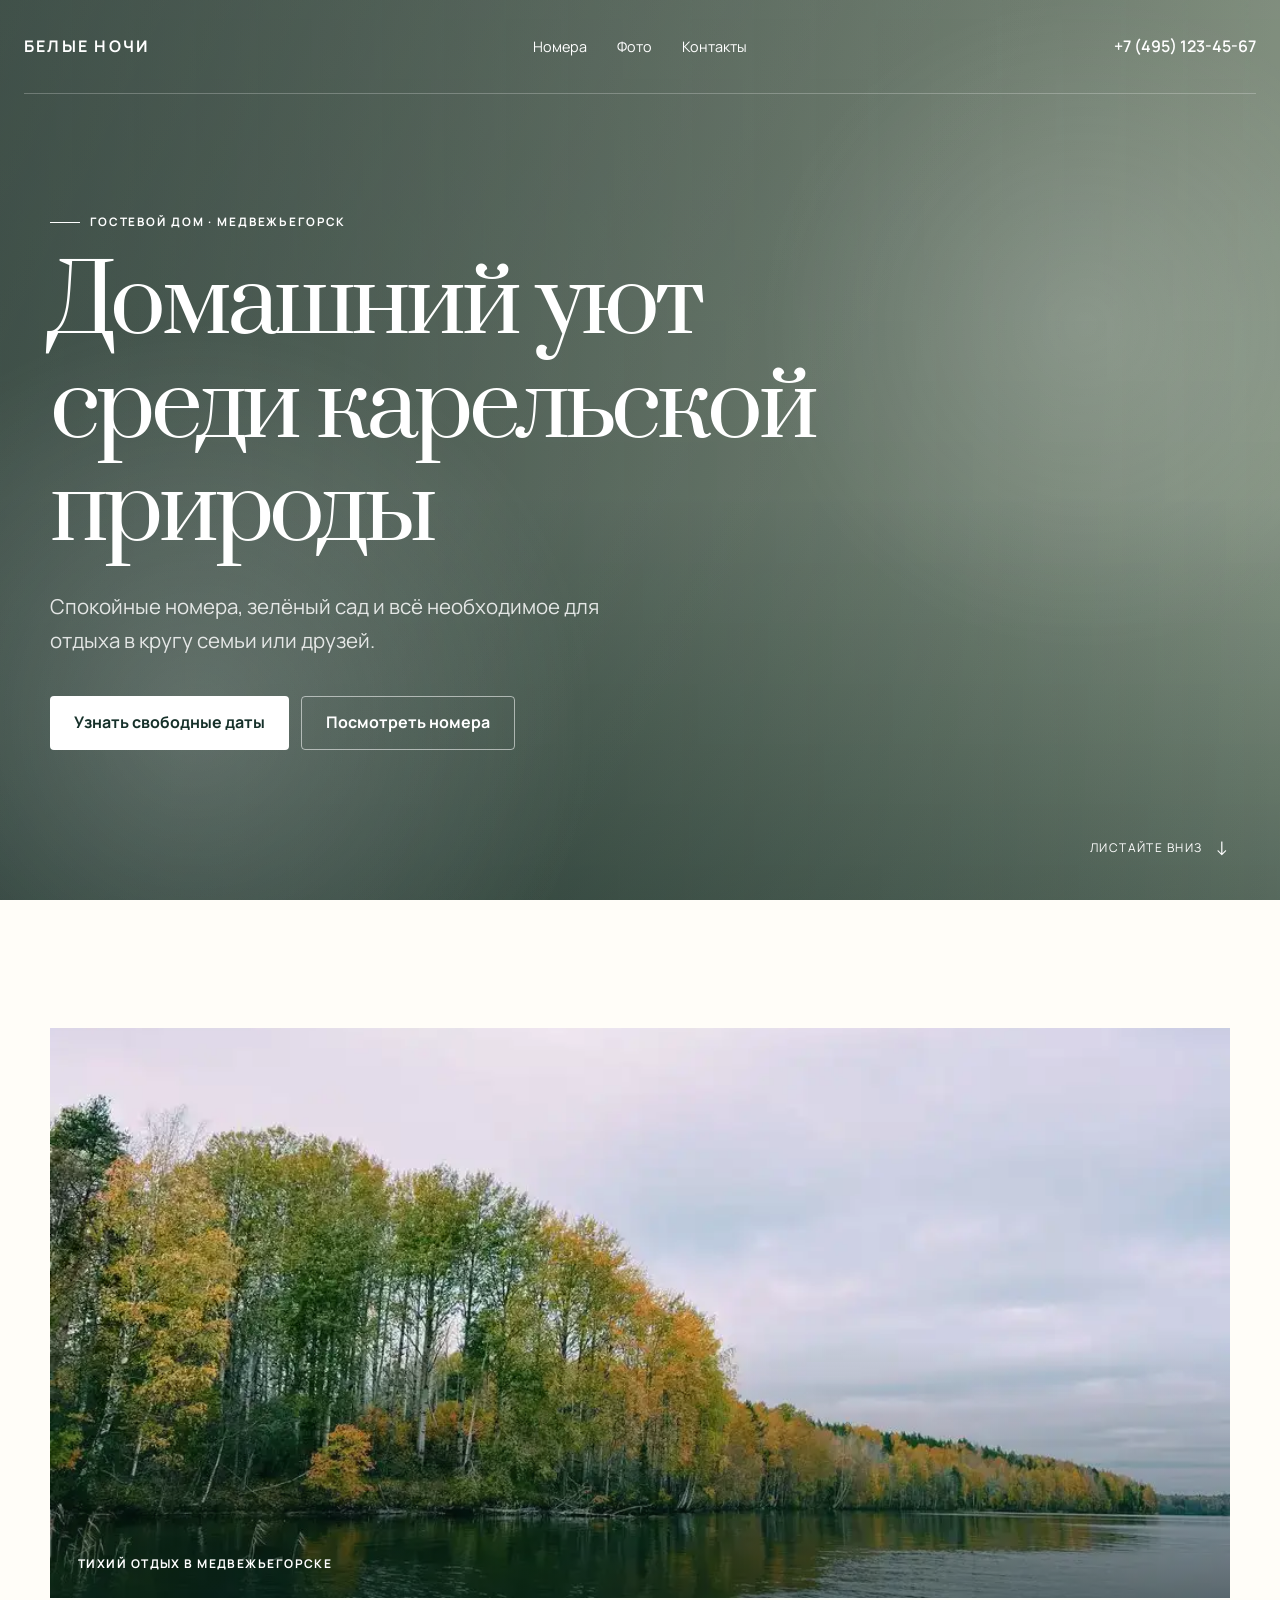
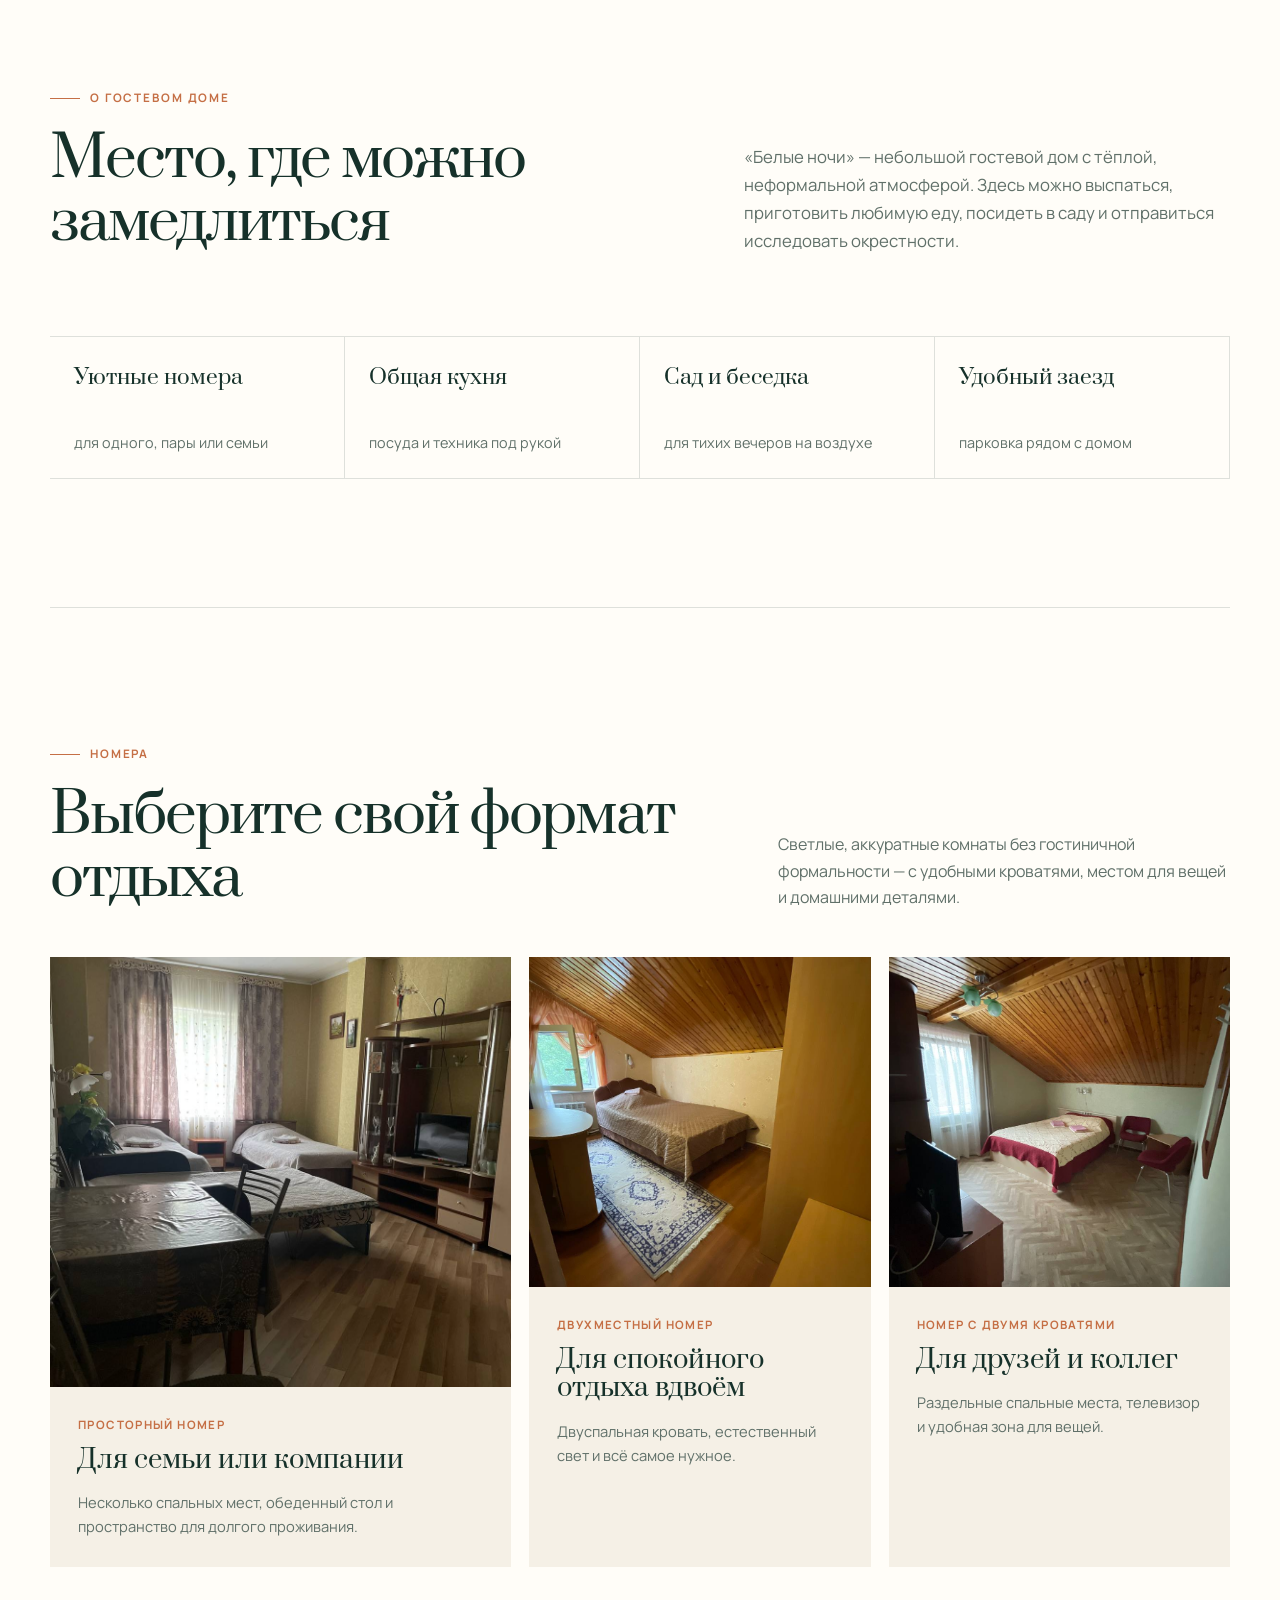
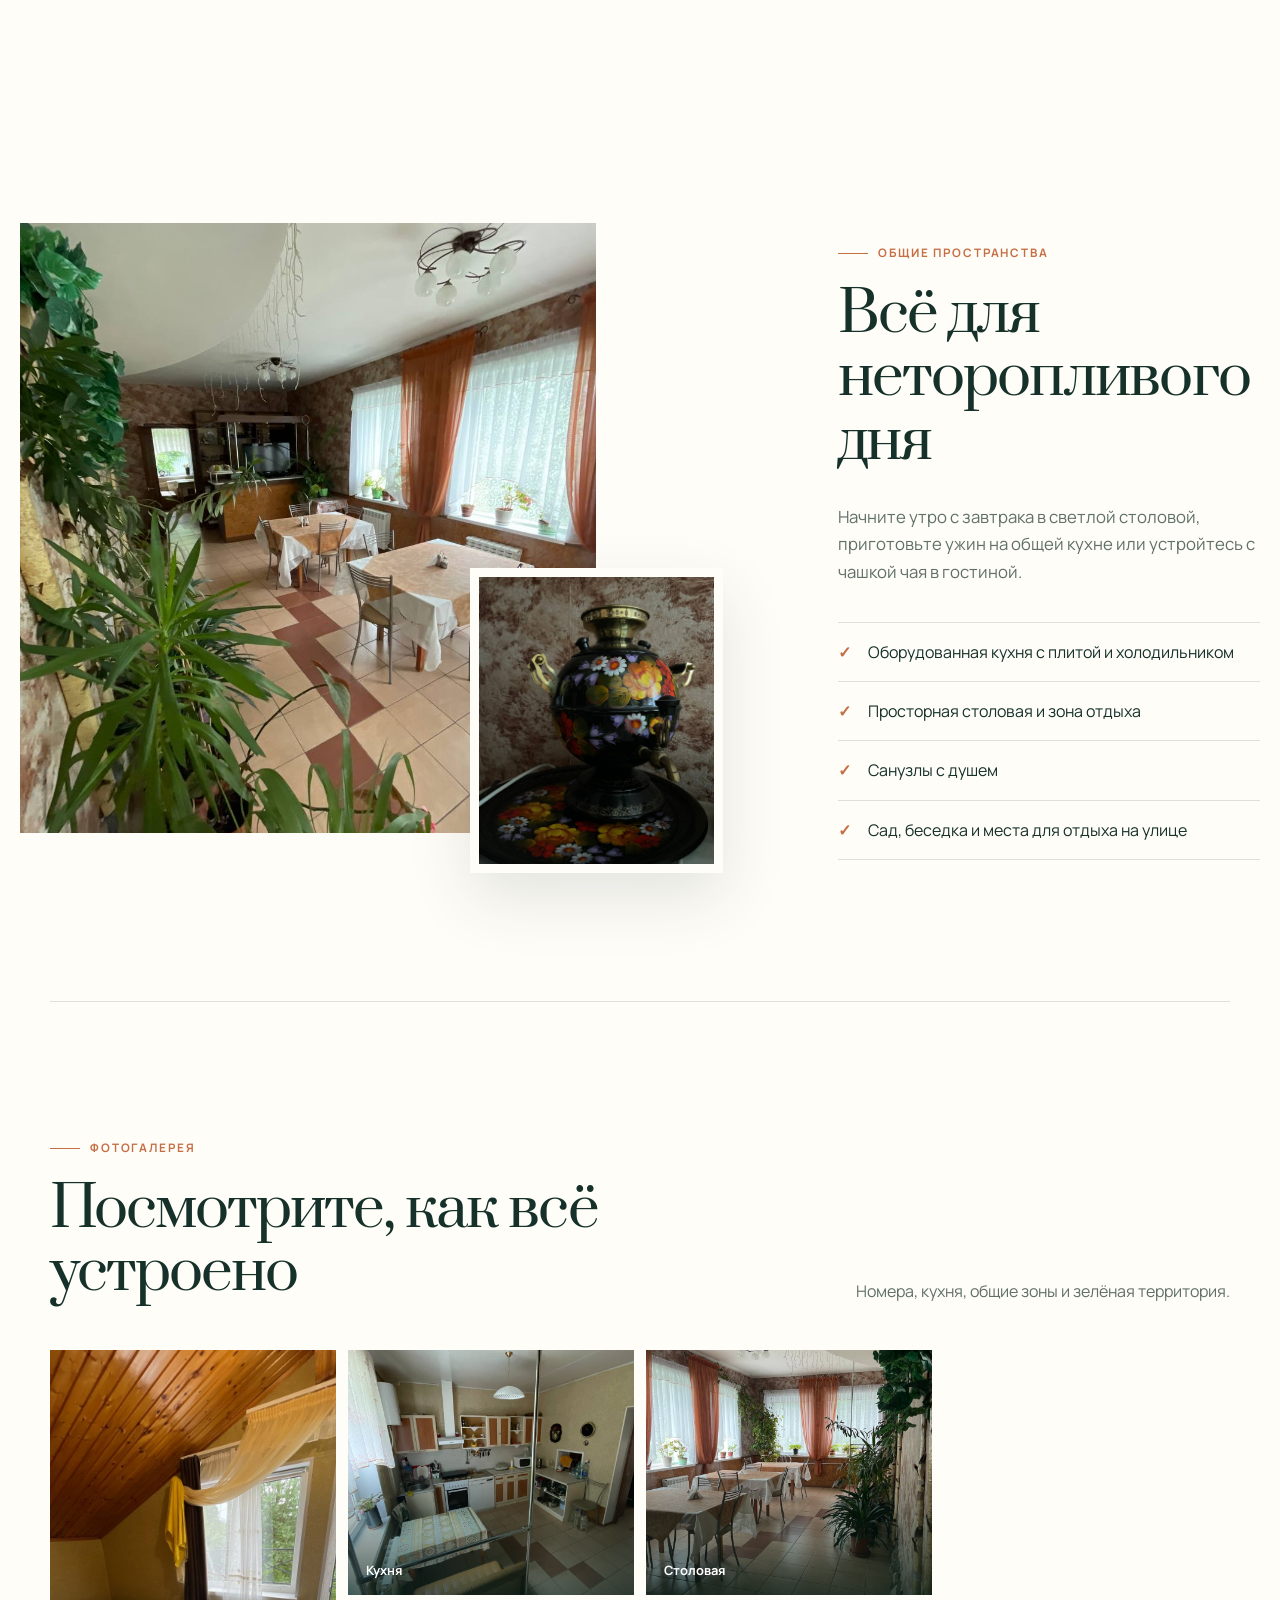
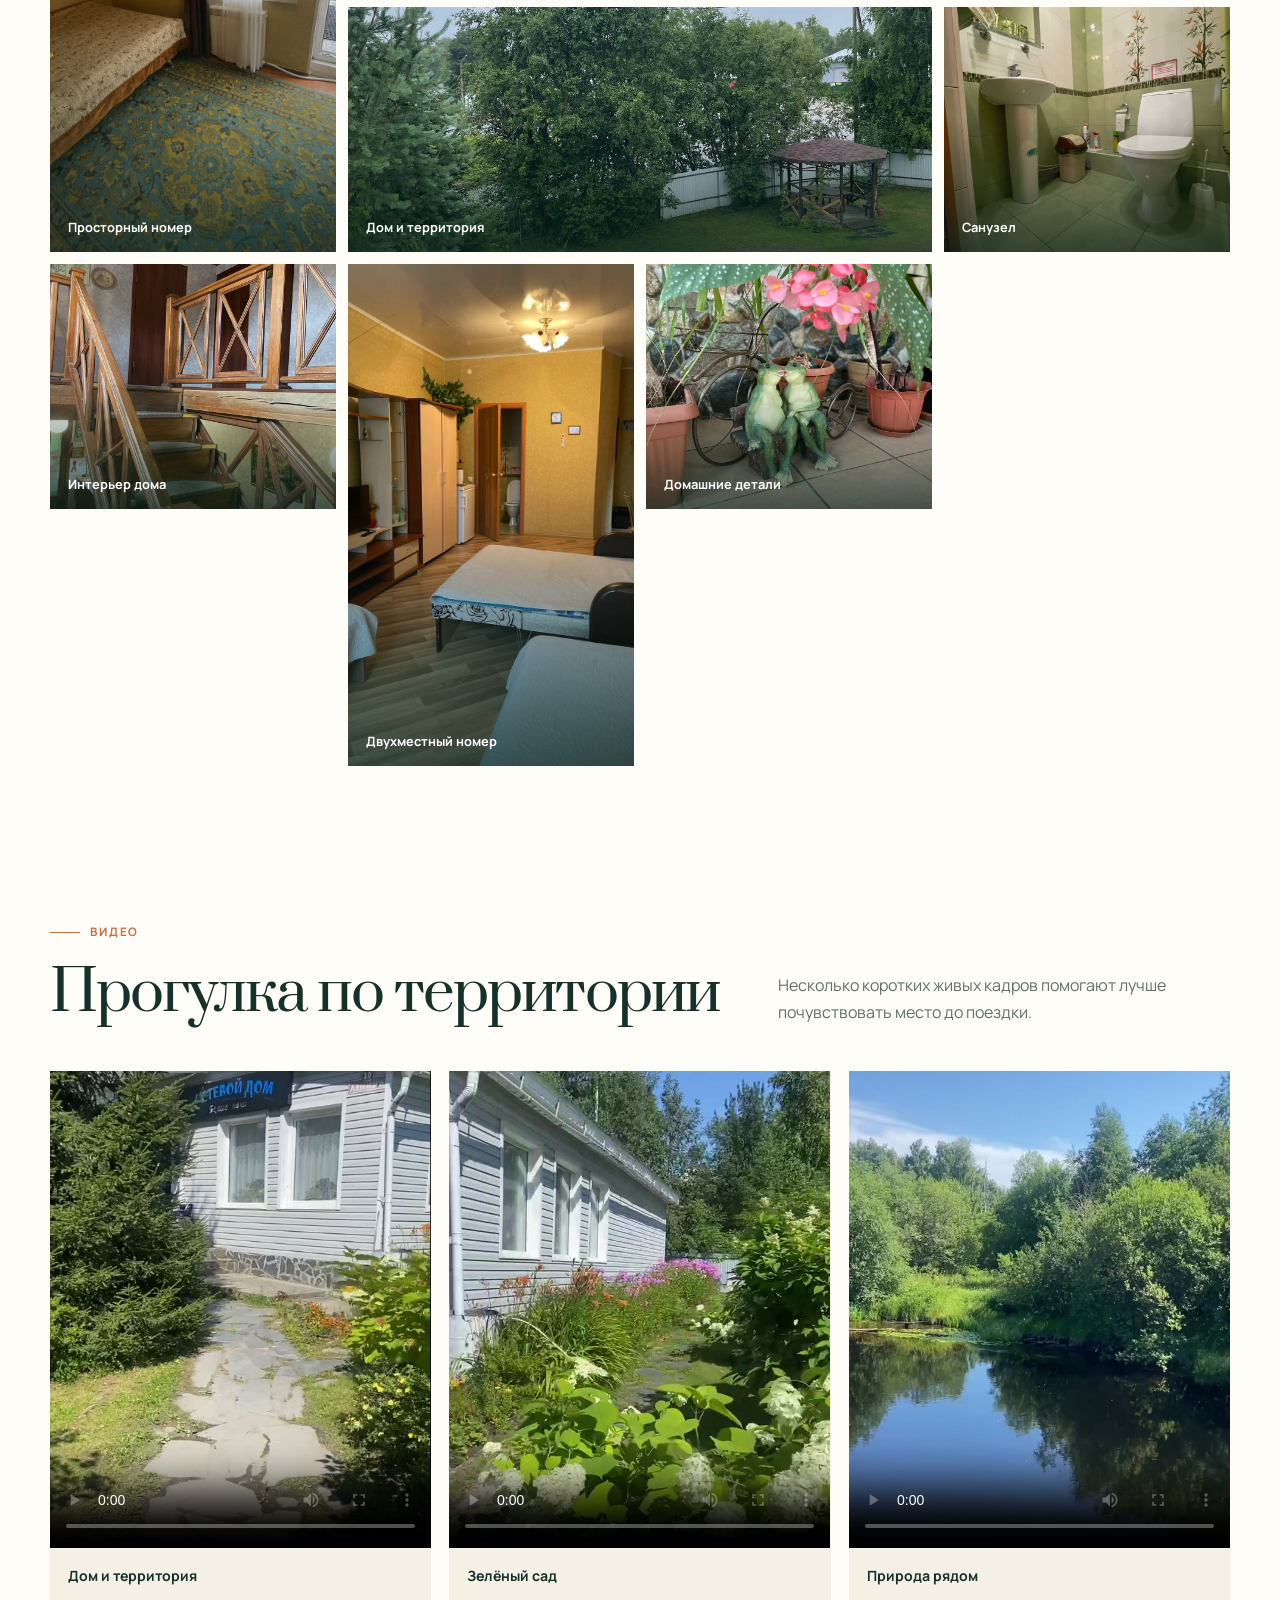
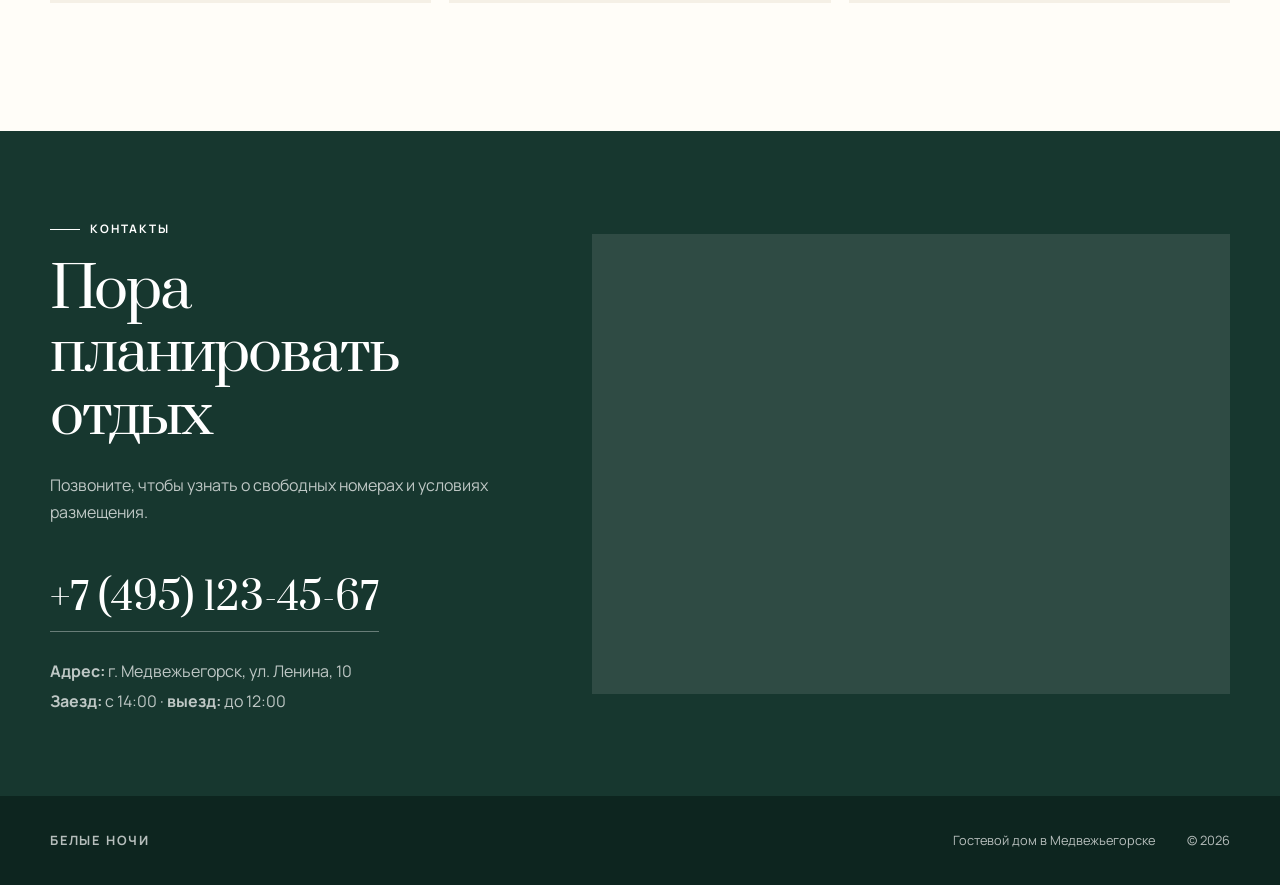
==== index.html @ 0c1f3602 "1" ====
<!DOCTYPE html>
<html lang="ru">
  <head>
    <meta charset="UTF-8" />
    <meta name="viewport" content="width=device-width, initial-scale=1.0" />
    <meta name="description" content="Гостевой дом «Белые ночи» в Медвежьегорске — уютные номера, домашняя атмосфера, сад и отдых рядом с природой." />
    <meta name="theme-color" content="#17372f" />
    <title>Гостевой дом «Белые ночи» — Медвежьегорск</title>
    <link rel="icon" type="image/jpeg" href="src/img/photo_31_2026-08-04_09-59-51.jpg" />
    <link rel="stylesheet" href="style.css" />
    <script src="script.js" defer></script>
  </head>
  <body>
    <header class="hero" id="top">
      <div class="hero__shade"></div>
      <nav class="topbar" aria-label="Главная навигация">
        <a class="brand" href="#top">Белые ночи</a>
        <div class="topbar__links">
          <a href="#rooms">Номера</a>
          <a href="#gallery">Фото</a>
          <a href="#contacts">Контакты</a>
        </div>
        <a class="topbar__phone" href="tel:+74951234567">+7 (495) 123-45-67</a>
      </nav>

      <div class="hero__content">
        <p class="eyebrow">Гостевой дом · Медвежьегорск</p>
        <h1>Домашний уют<br />среди карельской природы</h1>
        <p class="hero__text">Спокойные номера, зелёный сад и всё необходимое для отдыха в кругу семьи или друзей.</p>
        <div class="hero__actions">
          <a class="button button--primary" href="tel:+74951234567">Узнать свободные даты</a>
          <a class="button button--ghost" href="#rooms">Посмотреть номера</a>
        </div>
      </div>

      <a class="hero__scroll" href="#about" aria-label="Прокрутить к описанию">Листайте вниз <span>↓</span></a>
    </header>

    <main>
      <section class="intro shell" id="about">
        <div class="intro__panorama">
          <img src="src/posters/1.webp" alt="Зелёная территория гостевого дома «Белые ночи»" loading="lazy" />
          <span>Тихий отдых в Медвежьегорске</span>
        </div>

        <div class="intro__copy">
          <div class="section-copy">
            <p class="eyebrow eyebrow--dark">О гостевом доме</p>
            <h2>Место, где можно замедлиться</h2>
          </div>
          <p>«Белые ночи» — небольшой гостевой дом с тёплой, неформальной атмосферой. Здесь можно выспаться, приготовить любимую еду, посидеть в саду и отправиться исследовать окрестности.</p>
        </div>

        <div class="facts facts--panorama" aria-label="Преимущества">
          <article><strong>Уютные номера</strong><span>для одного, пары или семьи</span></article>
          <article><strong>Общая кухня</strong><span>посуда и техника под рукой</span></article>
          <article><strong>Сад и беседка</strong><span>для тихих вечеров на воздухе</span></article>
          <article><strong>Удобный заезд</strong><span>парковка рядом с домом</span></article>
        </div>
      </section>

      <section class="rooms shell" id="rooms">
        <div class="section-heading">
          <div>
            <p class="eyebrow eyebrow--dark">Номера</p>
            <h2>Выберите свой формат отдыха</h2>
          </div>
          <p>Светлые, аккуратные комнаты без гостиничной формальности — с удобными кроватями, местом для вещей и домашними деталями.</p>
        </div>

        <div class="room-grid">
          <article class="room-card room-card--wide">
            <button class="media-button" data-lightbox-src="src/img/photo_1_2026-08-04_09-59-50.jpg" data-lightbox-alt="Просторный номер с кроватями, столом и телевизором">
              <img src="src/img/photo_1_2026-08-04_09-59-50.jpg" alt="Просторный номер с кроватями, столом и телевизором" loading="lazy" />
            </button>
            <div class="room-card__copy"><p class="label">Просторный номер</p><h3>Для семьи или компании</h3><p>Несколько спальных мест, обеденный стол и пространство для долгого проживания.</p></div>
          </article>
          <article class="room-card">
            <button class="media-button" data-lightbox-src="src/img/photo_2026-07-22_12-49-43.jpg" data-lightbox-alt="Уютный двухместный номер с деревянным потолком">
              <img src="src/img/photo_2026-07-22_12-49-43.jpg" alt="Уютный двухместный номер с деревянным потолком" loading="lazy" />
            </button>
            <div class="room-card__copy"><p class="label">Двухместный номер</p><h3>Для спокойного отдыха вдвоём</h3><p>Двуспальная кровать, естественный свет и всё самое нужное.</p></div>
          </article>
          <article class="room-card">
            <button class="media-button" data-lightbox-src="src/img/photo_48_2026-08-04_09-59-51.jpg" data-lightbox-alt="Номер с двумя односпальными кроватями">
              <img src="src/img/photo_48_2026-08-04_09-59-51.jpg" alt="Номер с двумя односпальными кроватями" loading="lazy" />
            </button>
            <div class="room-card__copy"><p class="label">Номер с двумя кроватями</p><h3>Для друзей и коллег</h3><p>Раздельные спальные места, телевизор и удобная зона для вещей.</p></div>
          </article>
        </div>
      </section>

      <section class="amenities shell" id="amenities">
        <div class="amenities__visual">
          <img src="src/img/photo_30_2026-08-04_09-59-51.jpg" alt="Светлая общая столовая гостевого дома" loading="lazy" />
          <div class="amenities__detail"><img src="src/img/photo_32_2026-08-04_09-59-51.jpg" alt="Традиционный расписной самовар" loading="lazy" /></div>
        </div>
        <div class="section-copy">
          <p class="eyebrow eyebrow--dark">Общие пространства</p>
          <h2>Всё для неторопливого дня</h2>
          <p>Начните утро с завтрака в светлой столовой, приготовьте ужин на общей кухне или устройтесь с чашкой чая в гостиной.</p>
          <ul class="check-list">
            <li>Оборудованная кухня с плитой и холодильником</li>
            <li>Просторная столовая и зона отдыха</li>
            <li>Санузлы с душем</li>
            <li>Сад, беседка и места для отдыха на улице</li>
          </ul>
        </div>
      </section>

      <section class="gallery shell" id="gallery">
        <div class="section-heading">
          <div><p class="eyebrow eyebrow--dark">Фотогалерея</p><h2>Посмотрите, как всё устроено</h2></div>
          <p>Номера, кухня, общие зоны и зелёная территория.</p>
        </div>
        <div class="gallery-grid">
          <button class="gallery-item gallery-item--tall" data-lightbox-src="src/img/photo_38_2026-08-04_09-59-51.jpg" data-lightbox-alt="Просторная жилая комната"><img src="src/img/photo_46_2026-08-04_09-59-51.jpg" alt="Просторная жилая комната" loading="lazy" /><span>Просторный номер</span></button>
          <button class="gallery-item" data-lightbox-src="src/img/photo_18_2026-08-04_09-59-51.jpg" data-lightbox-alt="Оборудованная общая кухня"><img src="src/img/photo_18_2026-08-04_09-59-51.jpg" alt="Оборудованная общая кухня" loading="lazy" /><span>Кухня</span></button>
          <button class="gallery-item" data-lightbox-src="src/img/photo_25_2026-08-04_09-59-51.jpg" data-lightbox-alt="Светлая столовая"><img src="src/img/photo_25_2026-08-04_09-59-51.jpg" alt="Светлая столовая" loading="lazy" /><span>Столовая</span></button>
          <button class="gallery-item gallery-item--wide" data-lightbox-src="src/img/photo_47_2026-08-04_09-59-51.jpg" data-lightbox-alt="Гостевой дом и зелёная территория"><img src="src/img/photo_47_2026-08-04_09-59-51.jpg" alt="Гостевой дом и зелёная территория" loading="lazy" /><span>Дом и территория</span></button>
          <button class="gallery-item" data-lightbox-src="src/img/photo_8_2026-08-04_09-59-50.jpg" data-lightbox-alt="Чистый санузел"><img src="src/img/photo_8_2026-08-04_09-59-50.jpg" alt="Чистый санузел" loading="lazy" /><span>Санузел</span></button>
          <button class="gallery-item" data-lightbox-src="src/img/photo_33_2026-08-04_09-59-51.jpg" data-lightbox-alt="Деревянная лестница в гостевом доме"><img src="src/img/photo_33_2026-08-04_09-59-51.jpg" alt="Деревянная лестница в гостевом доме" loading="lazy" /><span>Интерьер дома</span></button>
          <button class="gallery-item gallery-item--tall" data-lightbox-src="src/img/photo_5_2026-08-04_09-59-50.jpg" data-lightbox-alt="Двухместный номер"><img src="src/img/photo_5_2026-08-04_09-59-50.jpg" alt="Двухместный номер" loading="lazy" /><span>Двухместный номер</span></button>
          <button class="gallery-item" data-lightbox-src="src/img/photo_31_2026-08-04_09-59-51.jpg" data-lightbox-alt="Цветы в общей зоне"><img src="src/img/photo_31_2026-08-04_09-59-51.jpg" alt="Цветы в общей зоне" loading="lazy" /><span>Домашние детали</span></button>
        </div>
      </section>

      <section class="video-section shell" aria-labelledby="video-title">
        <div class="section-heading"><div><p class="eyebrow eyebrow--dark">Видео</p><h2 id="video-title">Прогулка по территории</h2></div><p>Несколько коротких живых кадров помогают лучше почувствовать место до поездки.</p></div>
        <div class="video-grid">
          <figure><video controls preload="metadata" playsinline poster="src/posters/house.png"><source src="src/vid-web/house.mp4" type="video/mp4" /></video><figcaption>Дом и территория</figcaption></figure>
          <figure><video controls preload="metadata" playsinline poster="src/posters/garden.jpg"><source src="src/vid-web/garden.MOV" type="video/mp4" /></video><figcaption>Зелёный сад</figcaption></figure>
          <figure><video controls preload="metadata" playsinline poster="src/posters/lake.jpg"><source src="src/vid-web/lake.mp4" type="video/mp4" /></video><figcaption>Природа рядом</figcaption></figure>
        </div>
      </section>

      <section class="contacts" id="contacts">
        <div class="shell contacts__grid">
          <div class="contacts__copy">
            <p class="eyebrow">Контакты</p>
            <h2>Пора планировать отдых</h2>
            <p>Позвоните, чтобы узнать о свободных номерах и условиях размещения.</p>
            <a class="contacts__phone" href="tel:+74951234567">+7 (495) 123-45-67</a>
            <p class="contacts__meta"><strong>Адрес:</strong> г. Медвежьегорск, ул. Ленина, 10<br /><strong>Заезд:</strong> с 14:00 · <strong>выезд:</strong> до 12:00</p>
          </div>
          <div class="map-card">
            <iframe src="https://www.google.com/maps?q=Medvezhyegorsk%2C%20Lenina%2010&z=14&output=embed" loading="lazy" referrerpolicy="no-referrer-when-downgrade" title="Карта расположения гостевого дома"></iframe>
          </div>
        </div>
      </section>
    </main>

    <footer class="footer"><div class="shell"><a class="brand" href="#top">Белые ночи</a><p>Гостевой дом в Медвежьегорске</p><p>© 2026</p></div></footer>

    <dialog class="lightbox" aria-label="Просмотр фотографии">
      <button class="lightbox__close" type="button" aria-label="Закрыть">×</button>
      <img src="" alt="" />
    </dialog>
  </body>
</html>
---- style.css ----
@import url('https://fonts.googleapis.com/css2?family=Manrope:wght@400;500;600;700&family=Prata&display=swap');

:root {
  --ink: #16312a;
  --muted: #607069;
  --cream: #f5f0e6;
  --paper: #fffdf8;
  --sage: #dce5d7;
  --forest: #17372f;
  --accent: #c56f45;
  --line: rgba(22, 49, 42, .14);
  --shadow: 0 24px 60px rgba(25, 49, 41, .12);
}

* { box-sizing: border-box; }
html { scroll-behavior: smooth; }
body { margin: 0; color: var(--ink); background: var(--paper); font: 400 16px/1.65 "Manrope", sans-serif; }
body:has(dialog[open]) { overflow: hidden; }
img, video { max-width: 100%; }
a { color: inherit; text-decoration: none; }
button { font: inherit; }
.shell { width: min(1180px, calc(100% - 40px)); margin-inline: auto; }
h1, h2, h3 { margin: 0; font-family: "Prata", Georgia, serif; font-weight: 400; line-height: 1.12; }
h1 { font-size: clamp(3rem, 7.2vw, 6.8rem); letter-spacing: -.045em; }
h2 { font-size: clamp(2.15rem, 4.4vw, 4rem); letter-spacing: -.035em; }
h3 { font-size: clamp(1.35rem, 2vw, 1.85rem); }
p { margin: 0; }

.hero { position: relative; min-height: 100svh; display: flex; flex-direction: column; color: #fff; overflow: hidden; isolation: isolate; background: linear-gradient(120deg, rgba(20, 38, 24, .72), rgba(46, 75, 45, .55)), url("https://images.unsplash.com/photo-1506744038136-46273834b3fb?auto=format&fit=crop&w=1800&q=88") center/cover no-repeat; }
.hero::before { content: ""; position: absolute; z-index: 0; inset: -8% -6%; pointer-events: none; background: linear-gradient(90deg, rgba(255,255,255,.12), rgba(255,255,255,.03) 45%, rgba(255,255,255,.12)), linear-gradient(180deg, transparent, rgba(9,42,48,.15)); background-size: 220% 220%; animation: heroWater 12s linear infinite; filter: blur(.8px); }
.hero::after { content: ""; position: absolute; z-index: 0; inset: -8%; pointer-events: none; background: radial-gradient(circle at 20% 76%, rgba(255,255,255,.2), transparent 28%), radial-gradient(circle at 80% 38%, rgba(255,255,255,.15), transparent 24%), linear-gradient(120deg, rgba(255,255,255,.08), transparent 60%); animation: heroWind 10s ease-in-out infinite alternate; }
.hero__shade { position: absolute; z-index: 0; inset: 0; background: linear-gradient(90deg, rgba(8,31,25,.56), rgba(8,31,25,.2) 62%, transparent), linear-gradient(0deg, rgba(8,31,25,.38), transparent 45%); }
@keyframes heroWater { 0% { background-position: 0 0, 0 0; transform: translate3d(-3%,0,0); } 50% { background-position: 100% 30%, 100% 20%; transform: translate3d(2%,-1%,0); } 100% { background-position: 200% 0, 200% 0; transform: translate3d(-1%,0,0); } }
@keyframes heroWind { from { transform: translate3d(-1%,0,0) scaleX(1.01) rotate(-.3deg); } to { transform: translate3d(2%,-1%,0) scaleX(1.03) rotate(.5deg); } }
.topbar { position: relative; z-index: 2; width: min(1320px, calc(100% - 48px)); margin: 0 auto; min-height: 94px; display: grid; grid-template-columns: 1fr auto 1fr; align-items: center; gap: 28px; border-bottom: 1px solid rgba(255,255,255,.24); }
.brand { font-weight: 700; letter-spacing: .14em; text-transform: uppercase; }
.topbar__links { display: flex; gap: 30px; font-size: .9rem; }
.topbar__links a, .topbar__phone { transition: opacity .2s; }
.topbar__links a:hover, .topbar__phone:hover { opacity: .7; }
.topbar__phone { justify-self: end; font-weight: 600; }
.hero__content { position: relative; z-index: 1; width: min(1180px, calc(100% - 40px)); margin: auto; padding: 70px 0 110px; }
.hero__content h1 { max-width: 940px; }
.hero__text { max-width: 580px; margin-top: 28px; color: rgba(255,255,255,.84); font-size: clamp(1.04rem, 1.8vw, 1.28rem); }
.eyebrow { display: inline-flex; align-items: center; gap: 10px; margin-bottom: 20px; font-size: .73rem; font-weight: 700; letter-spacing: .16em; text-transform: uppercase; }
.eyebrow::before { content: ""; width: 30px; height: 1px; background: currentColor; }
.eyebrow--dark { color: var(--accent); }
.hero__actions { display: flex; flex-wrap: wrap; gap: 12px; margin-top: 38px; }
.button { display: inline-flex; justify-content: center; align-items: center; min-height: 54px; padding: 0 24px; border-radius: 4px; font-weight: 700; transition: transform .2s, background .2s; }
.button:hover { transform: translateY(-2px); }
.button--primary { color: var(--ink); background: #fff; }
.button--ghost { border: 1px solid rgba(255,255,255,.55); }
.button--ghost:hover { background: rgba(255,255,255,.1); }
.hero__scroll { position: absolute; z-index: 2; right: max(24px, calc((100vw - 1180px) / 2)); bottom: 36px; display: flex; gap: 12px; align-items: center; font-size: .75rem; letter-spacing: .12em; text-transform: uppercase; }
.hero__scroll span { font-size: 1.2rem; }

.intro, .rooms, .amenities, .gallery, .video-section { padding: clamp(80px, 10vw, 145px) 0; }
.intro { display: block; }
.intro__panorama { position: relative; height: clamp(320px, 48vw, 570px); overflow: hidden; }
.intro__panorama::after { content: ""; position: absolute; inset: 55% 0 0; background: linear-gradient(transparent, rgba(8,31,25,.58)); }
.intro__panorama img { width: 100%; height: 100%; display: block; object-fit: cover; object-position: center 52%; }
.intro__panorama span { position: absolute; z-index: 1; left: 28px; bottom: 24px; color: #fff; font-size: .75rem; font-weight: 700; letter-spacing: .12em; text-transform: uppercase; }
.intro__copy { display: grid; grid-template-columns: 1.1fr .9fr; gap: clamp(40px, 8vw, 100px); align-items: end; padding: clamp(48px, 7vw, 82px) 0; }
.intro__copy > p { max-width: 560px; color: var(--muted); font-size: 1.05rem; }
.section-copy > p:not(.eyebrow) { max-width: 590px; margin-top: 30px; color: var(--muted); font-size: 1.05rem; }
.facts { display: grid; grid-template-columns: 1fr 1fr; border-top: 1px solid var(--line); border-left: 1px solid var(--line); }
.facts article { min-height: 150px; padding: 30px; display: flex; flex-direction: column; justify-content: space-between; border-right: 1px solid var(--line); border-bottom: 1px solid var(--line); }
.facts strong { font-family: "Prata", Georgia, serif; font-size: 1.3rem; font-weight: 400; }
.facts span { color: var(--muted); font-size: .9rem; }
.facts--panorama { grid-template-columns: repeat(4, 1fr); border-left: 0; }
.facts--panorama article { min-height: 142px; padding: 24px; }

.rooms { border-top: 1px solid var(--line); }
.section-heading { display: grid; grid-template-columns: 1.2fr .8fr; gap: 50px; align-items: end; margin-bottom: 46px; }
.section-heading > p { max-width: 480px; color: var(--muted); justify-self: end; }
.room-grid { display: grid; grid-template-columns: 1.35fr 1fr 1fr; gap: 18px; align-items: stretch; }
.room-card { overflow: hidden; background: var(--cream); }
.media-button { width: 100%; height: 430px; padding: 0; display: block; overflow: hidden; border: 0; background: #ddd; cursor: zoom-in; }
.room-card:not(.room-card--wide) .media-button { height: 330px; }
.media-button img { width: 100%; height: 100%; display: block; object-fit: cover; transition: transform .5s ease; }
.media-button:hover img { transform: scale(1.025); }
.room-card__copy { padding: 28px; }
.room-card__copy .label { margin-bottom: 12px; color: var(--accent); font-size: .72rem; font-weight: 700; letter-spacing: .12em; text-transform: uppercase; }
.room-card__copy > p:last-child { margin-top: 16px; color: var(--muted); font-size: .92rem; }

.amenities { width: min(1320px, calc(100% - 40px)); display: grid; grid-template-columns: 1.25fr .75fr; gap: clamp(50px, 9vw, 120px); align-items: center; }
.amenities__visual { position: relative; min-height: 650px; }
.amenities__visual > img { width: 82%; height: 610px; display: block; object-fit: cover; }
.amenities__detail { position: absolute; right: 0; bottom: 0; width: 36%; padding: 9px; background: var(--paper); box-shadow: var(--shadow); }
.amenities__detail img { width: 100%; aspect-ratio: .82; display: block; object-fit: cover; }
.check-list { margin: 36px 0 0; padding: 0; list-style: none; border-top: 1px solid var(--line); }
.check-list li { position: relative; padding: 16px 0 16px 30px; border-bottom: 1px solid var(--line); }
.check-list li::before { content: "✓"; position: absolute; left: 0; color: var(--accent); font-weight: 700; }

.gallery { border-top: 1px solid var(--line); }
.gallery-grid { display: grid; grid-template-columns: repeat(4, 1fr); grid-auto-rows: 245px; gap: 12px; }
.gallery-item { position: relative; min-width: 0; padding: 0; overflow: hidden; border: 0; background: #ddd; cursor: zoom-in; }
.gallery-item--tall { grid-row: span 2; }
.gallery-item--wide { grid-column: span 2; }
.gallery-item img { width: 100%; height: 100%; display: block; object-fit: cover; transition: transform .5s ease; }
.gallery-item:hover img { transform: scale(1.035); }
.gallery-item::after { content: ""; position: absolute; inset: 45% 0 0; background: linear-gradient(transparent, rgba(8,31,25,.72)); }
.gallery-item span { position: absolute; z-index: 1; left: 18px; bottom: 14px; color: #fff; font-size: .8rem; font-weight: 700; }

.video-section { padding-top: 20px; }
.video-grid { display: grid; grid-template-columns: repeat(3, 1fr); gap: 18px; }
.video-grid figure { margin: 0; background: var(--cream); }
.video-grid video { width: 100%; aspect-ratio: 4/5; display: block; object-fit: cover; background: var(--forest); }
.video-grid figcaption { padding: 16px 18px; font-size: .88rem; font-weight: 700; }

.contacts { color: #fff; background: var(--forest); }
.contacts__grid { min-height: 650px; display: grid; grid-template-columns: .85fr 1.15fr; gap: 70px; align-items: center; padding-top: 80px; padding-bottom: 80px; }
.contacts__copy > p:not(.eyebrow) { margin-top: 24px; color: rgba(255,255,255,.72); }
.contacts__phone { display: inline-block; margin-top: 42px; font-family: "Prata", Georgia, serif; font-size: clamp(1.8rem, 3vw, 3rem); border-bottom: 1px solid rgba(255,255,255,.35); }
.contacts__meta { line-height: 1.9; }
.map-card { min-height: 460px; padding: 10px; background: rgba(255,255,255,.1); }
.map-card iframe { width: 100%; height: 440px; display: block; border: 0; filter: saturate(.7); }
.footer { padding: 34px 0; color: rgba(255,255,255,.7); background: #0d251f; font-size: .8rem; }
.footer .shell { display: grid; grid-template-columns: 1fr auto auto; gap: 32px; align-items: center; }

.lightbox { width: min(1000px, calc(100% - 28px)); max-width: none; max-height: 92vh; padding: 0; overflow: visible; border: 0; background: transparent; }
.lightbox::backdrop { background: rgba(5, 18, 15, .92); backdrop-filter: blur(5px); }
.lightbox img { width: 100%; max-height: 88vh; display: block; object-fit: contain; }
.lightbox__close { position: absolute; z-index: 2; top: -48px; right: 0; width: 42px; height: 42px; border: 0; border-radius: 50%; color: #fff; background: rgba(255,255,255,.14); font-size: 28px; cursor: pointer; }

@media (max-width: 900px) {
  .topbar { grid-template-columns: 1fr auto; }
  .topbar__links { display: none; }
  .amenities, .contacts__grid { grid-template-columns: 1fr; }
  .intro__copy { grid-template-columns: 1fr; gap: 28px; }
  .facts--panorama { grid-template-columns: 1fr 1fr; }
  .section-heading { grid-template-columns: 1fr; }
  .section-heading > p { justify-self: start; }
  .room-grid { grid-template-columns: 1fr 1fr; }
  .room-card--wide { grid-column: span 2; }
  .amenities { gap: 45px; }
  .amenities__visual { min-height: 520px; }
  .amenities__visual > img { height: 500px; }
  .gallery-grid { grid-template-columns: repeat(2, 1fr); }
  .video-grid { grid-template-columns: repeat(3, 1fr); }
  .contacts__grid { gap: 45px; }
}

@media (max-width: 620px) {
  .shell, .hero__content { width: min(100% - 28px, 1180px); }
  .topbar { width: calc(100% - 28px); min-height: 78px; }
  .topbar__phone { font-size: .8rem; }
  .hero__shade { background: linear-gradient(90deg, rgba(8,31,25,.68), rgba(8,31,25,.22)), linear-gradient(0deg, rgba(8,31,25,.48), transparent 50%); }
  .hero__content { padding-bottom: 120px; }
  .hero__content h1 br { display: none; }
  .hero__actions { flex-direction: column; }
  .hero__scroll { left: 14px; right: auto; bottom: 22px; }
  .intro, .rooms, .amenities, .gallery, .video-section { padding: 76px 0; }
  .intro__panorama { height: 360px; }
  .intro__panorama span { left: 16px; bottom: 14px; }
  .intro__copy { padding: 44px 0; }
  .facts { grid-template-columns: 1fr; }
  .facts--panorama { grid-template-columns: 1fr; }
  .facts article { min-height: 125px; }
  .room-grid { grid-template-columns: 1fr; }
  .room-card--wide { grid-column: auto; }
  .media-button, .room-card:not(.room-card--wide) .media-button { height: 390px; }
  .amenities { width: calc(100% - 28px); }
  .amenities__visual { min-height: 420px; }
  .amenities__visual > img { width: 90%; height: 400px; }
  .amenities__detail { width: 42%; }
  .gallery-grid { grid-auto-rows: 190px; gap: 8px; }
  .gallery-item--wide { grid-column: span 2; }
  .video-grid { grid-template-columns: 1fr; }
  .video-grid video { aspect-ratio: 16/11; }
  .contacts__grid { min-height: 0; padding-top: 76px; padding-bottom: 76px; }
  .map-card { min-height: 340px; }
  .map-card iframe { height: 320px; }
  .footer .shell { grid-template-columns: 1fr; gap: 8px; }
}

@media (prefers-reduced-motion: reduce) {
  html { scroll-behavior: auto; }
  * { transition-duration: .01ms !important; }
  .hero::before, .hero::after { animation: none; }
}
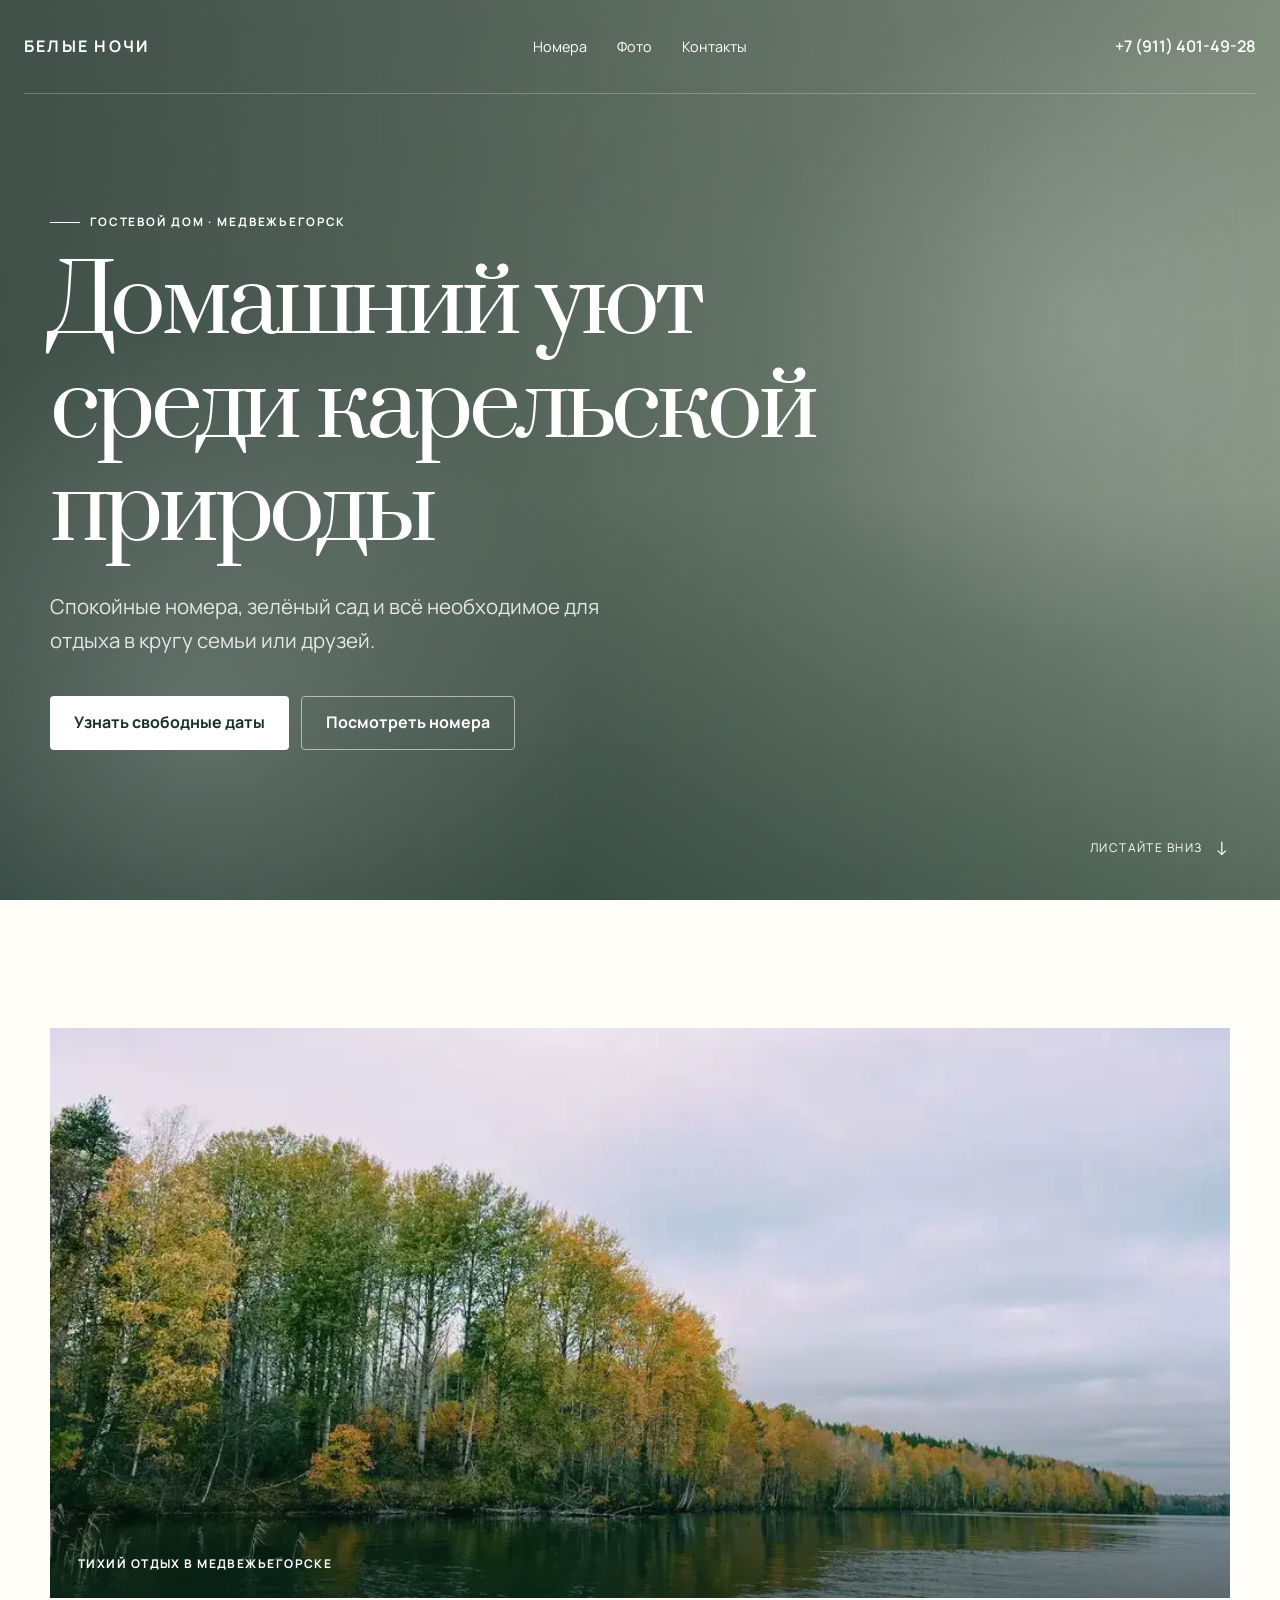
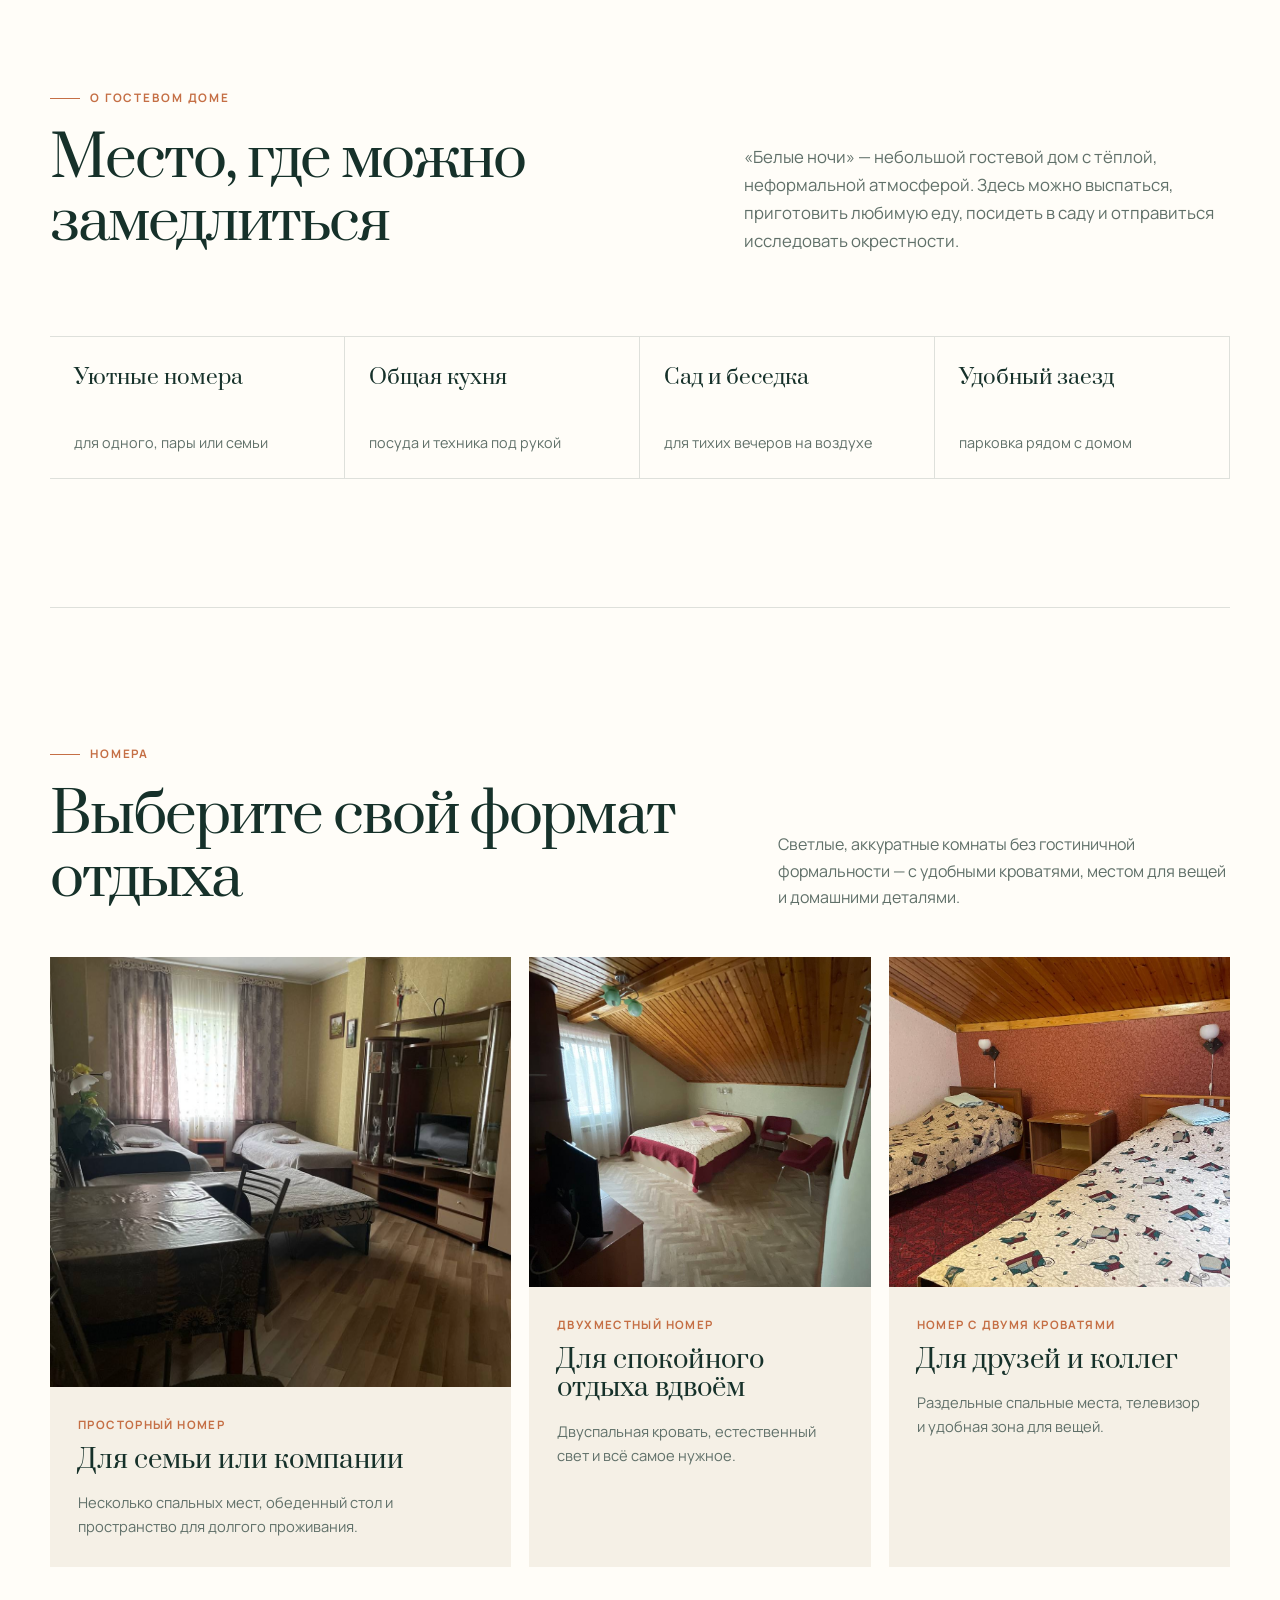
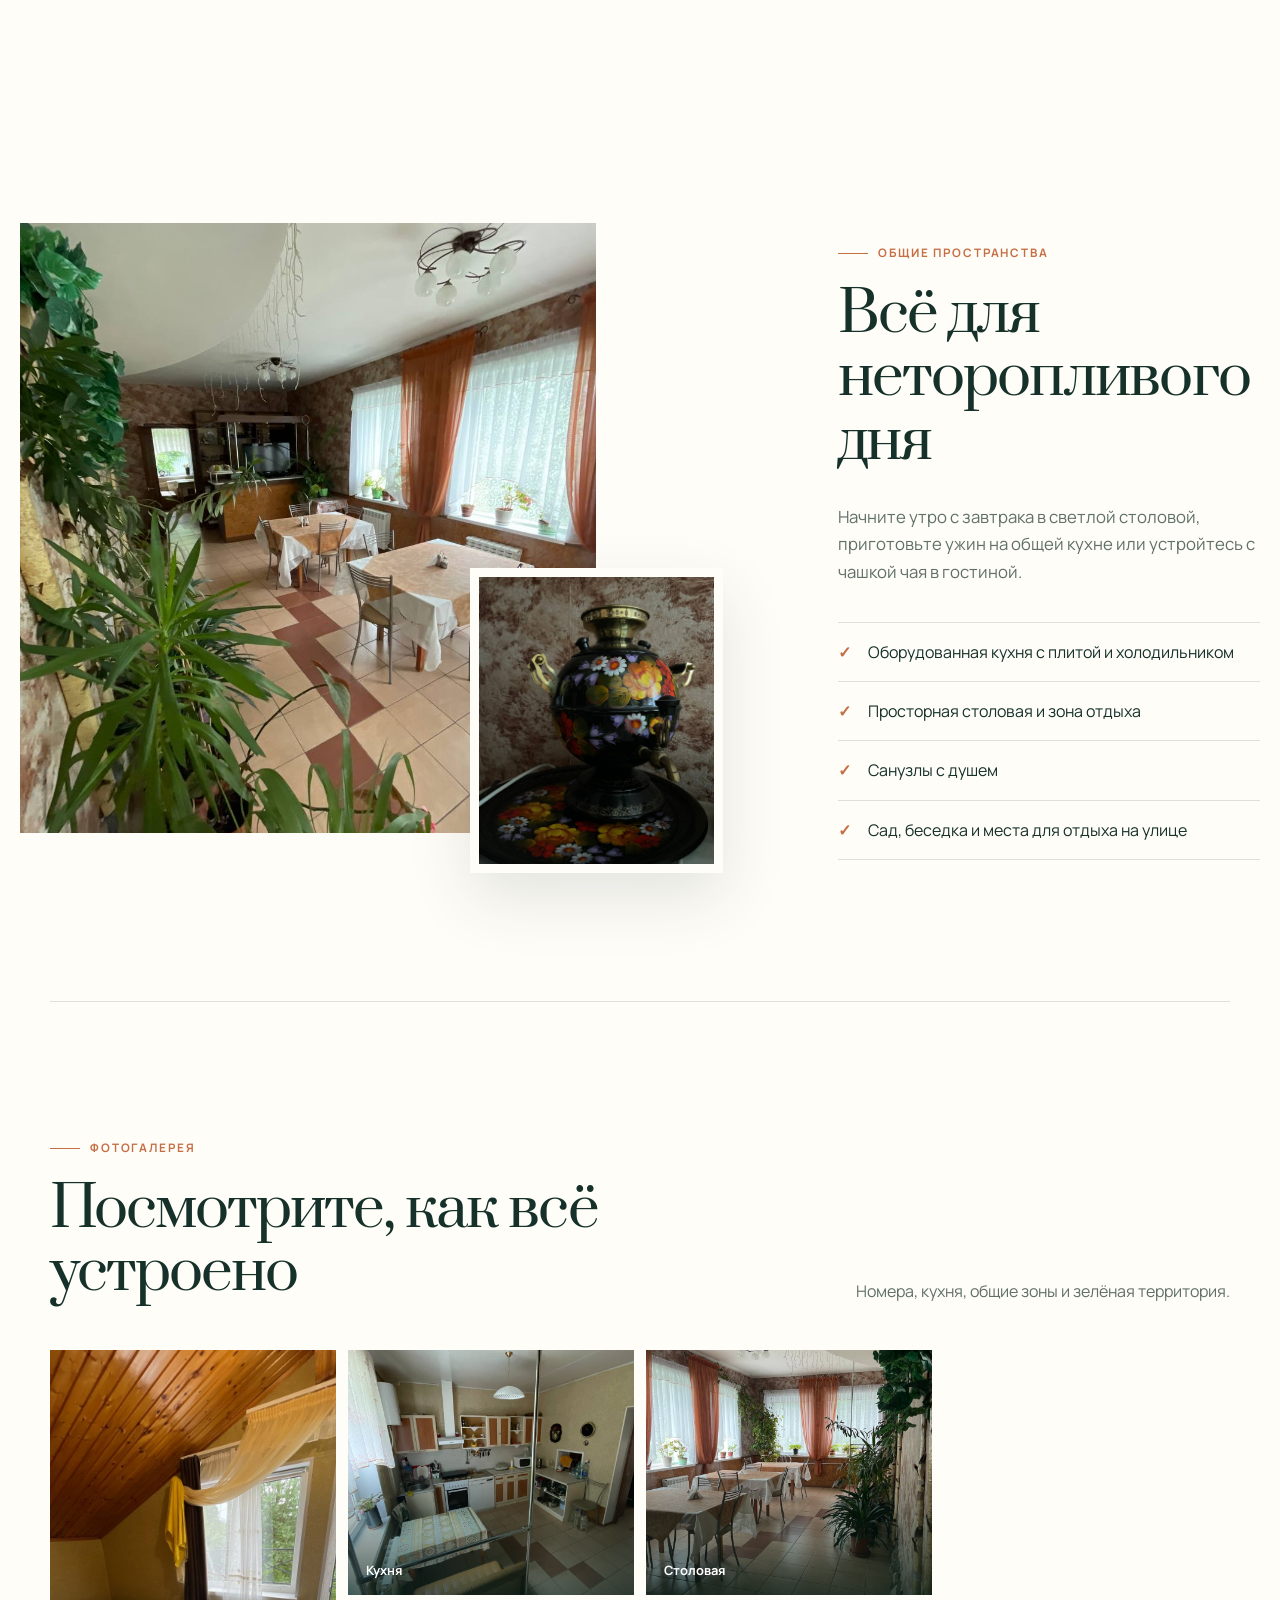
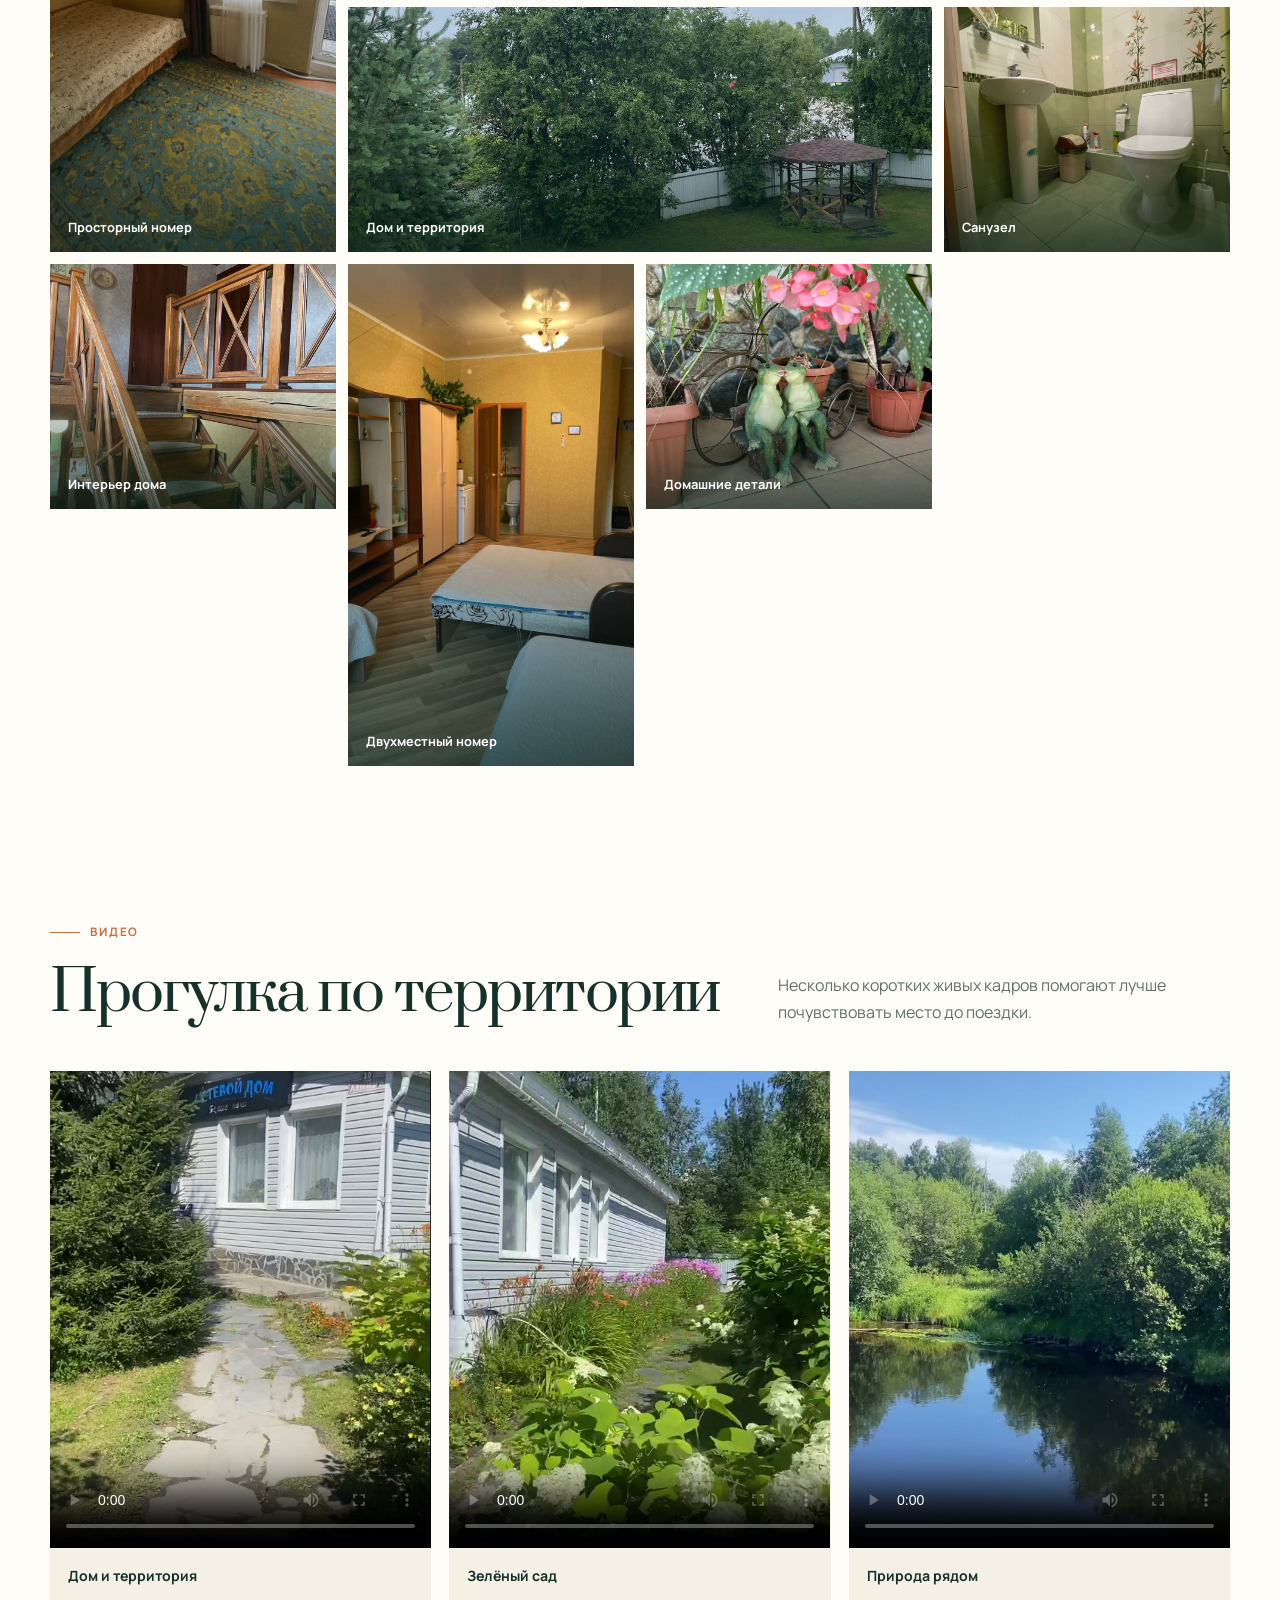
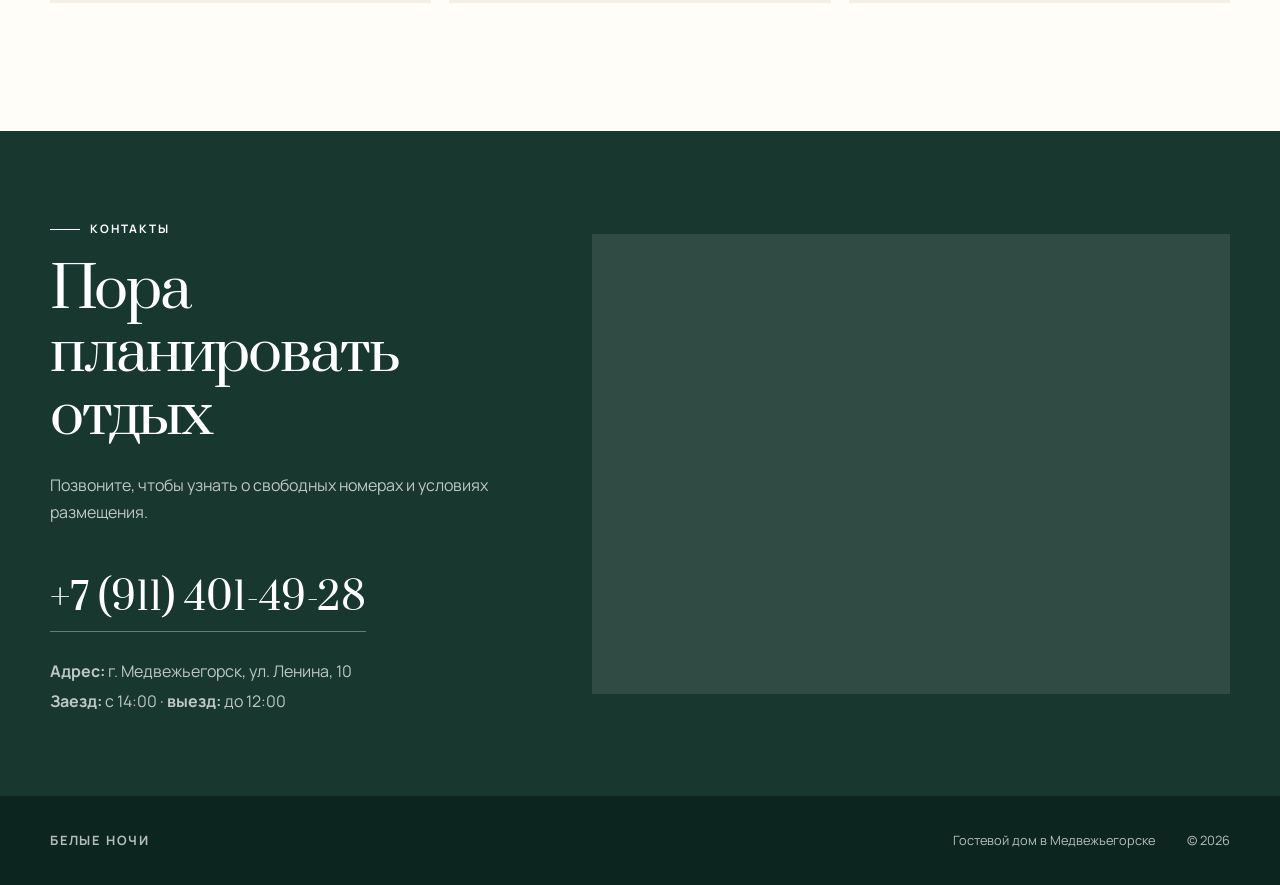
==== commit 09a85e37: "fix" ====
--- a/index.html
+++ b/index.html
@@ -20,15 +20,15 @@
           <a href="#gallery">Фото</a>
           <a href="#contacts">Контакты</a>
         </div>
-        <a class="topbar__phone" href="tel:+74951234567">+7 (495) 123-45-67</a>
+        <a class="topbar__phone" href="tel:+79114014928">+7 (911) 401-49-28</a>
       </nav>
 
       <div class="hero__content">
         <p class="eyebrow">Гостевой дом · Медвежьегорск</p>
-        <h1>Домашний уют<br />среди карельской природы</h1>
+        <h1>Домашний уют<br/><span class="mobile-line">среди карельской природы</span></h1>
         <p class="hero__text">Спокойные номера, зелёный сад и всё необходимое для отдыха в кругу семьи или друзей.</p>
         <div class="hero__actions">
-          <a class="button button--primary" href="tel:+74951234567">Узнать свободные даты</a>
+          <a class="button button--primary" href="tel:+79114014928">Узнать свободные даты</a>
           <a class="button button--ghost" href="#rooms">Посмотреть номера</a>
         </div>
       </div>
@@ -76,14 +76,14 @@
             <div class="room-card__copy"><p class="label">Просторный номер</p><h3>Для семьи или компании</h3><p>Несколько спальных мест, обеденный стол и пространство для долгого проживания.</p></div>
           </article>
           <article class="room-card">
-            <button class="media-button" data-lightbox-src="src/img/photo_2026-07-22_12-49-43.jpg" data-lightbox-alt="Уютный двухместный номер с деревянным потолком">
-              <img src="src/img/photo_2026-07-22_12-49-43.jpg" alt="Уютный двухместный номер с деревянным потолком" loading="lazy" />
+            <button class="media-button" data-lightbox-src="src/img/photo_48_2026-08-04_09-59-51.jpg" data-lightbox-alt="Уютный двухместный номер с деревянным потолком">
+              <img src="src/img/photo_48_2026-08-04_09-59-51.jpg" alt="Уютный двухместный номер с деревянным потолком" loading="lazy" />
             </button>
             <div class="room-card__copy"><p class="label">Двухместный номер</p><h3>Для спокойного отдыха вдвоём</h3><p>Двуспальная кровать, естественный свет и всё самое нужное.</p></div>
           </article>
           <article class="room-card">
-            <button class="media-button" data-lightbox-src="src/img/photo_48_2026-08-04_09-59-51.jpg" data-lightbox-alt="Номер с двумя односпальными кроватями">
-              <img src="src/img/photo_48_2026-08-04_09-59-51.jpg" alt="Номер с двумя односпальными кроватями" loading="lazy" />
+            <button class="media-button" data-lightbox-src="src/img/photo_2026-07-22_12-49-43.jpg" data-lightbox-alt="Номер с двумя односпальными кроватями">
+              <img src="src/img/photo_2026-07-22_12-49-43.jpg" alt="Номер с двумя односпальными кроватями" loading="lazy" />
             </button>
             <div class="room-card__copy"><p class="label">Номер с двумя кроватями</p><h3>Для друзей и коллег</h3><p>Раздельные спальные места, телевизор и удобная зона для вещей.</p></div>
           </article>
@@ -140,7 +140,7 @@
             <p class="eyebrow">Контакты</p>
             <h2>Пора планировать отдых</h2>
             <p>Позвоните, чтобы узнать о свободных номерах и условиях размещения.</p>
-            <a class="contacts__phone" href="tel:+74951234567">+7 (495) 123-45-67</a>
+            <a class="contacts__phone" href="tel:+79114014928">+7 (911) 401-49-28</a>
             <p class="contacts__meta"><strong>Адрес:</strong> г. Медвежьегорск, ул. Ленина, 10<br /><strong>Заезд:</strong> с 14:00 · <strong>выезд:</strong> до 12:00</p>
           </div>
           <div class="map-card">
--- a/style.css
+++ b/style.css
@@ -1,4 +1,4 @@
-@import url('https://fonts.googleapis.com/css2?family=Manrope:wght@400;500;600;700&family=Prata&display=swap');
+@import url("https://fonts.googleapis.com/css2?family=Manrope:wght@400;500;600;700&family=Prata&display=swap");
 
 :root {
   --ink: #16312a;
@@ -8,173 +8,814 @@
   --sage: #dce5d7;
   --forest: #17372f;
   --accent: #c56f45;
-  --line: rgba(22, 49, 42, .14);
-  --shadow: 0 24px 60px rgba(25, 49, 41, .12);
-}
-
-* { box-sizing: border-box; }
-html { scroll-behavior: smooth; }
-body { margin: 0; color: var(--ink); background: var(--paper); font: 400 16px/1.65 "Manrope", sans-serif; }
-body:has(dialog[open]) { overflow: hidden; }
-img, video { max-width: 100%; }
-a { color: inherit; text-decoration: none; }
-button { font: inherit; }
-.shell { width: min(1180px, calc(100% - 40px)); margin-inline: auto; }
-h1, h2, h3 { margin: 0; font-family: "Prata", Georgia, serif; font-weight: 400; line-height: 1.12; }
-h1 { font-size: clamp(3rem, 7.2vw, 6.8rem); letter-spacing: -.045em; }
-h2 { font-size: clamp(2.15rem, 4.4vw, 4rem); letter-spacing: -.035em; }
-h3 { font-size: clamp(1.35rem, 2vw, 1.85rem); }
-p { margin: 0; }
-
-.hero { position: relative; min-height: 100svh; display: flex; flex-direction: column; color: #fff; overflow: hidden; isolation: isolate; background: linear-gradient(120deg, rgba(20, 38, 24, .72), rgba(46, 75, 45, .55)), url("https://images.unsplash.com/photo-1506744038136-46273834b3fb?auto=format&fit=crop&w=1800&q=88") center/cover no-repeat; }
-.hero::before { content: ""; position: absolute; z-index: 0; inset: -8% -6%; pointer-events: none; background: linear-gradient(90deg, rgba(255,255,255,.12), rgba(255,255,255,.03) 45%, rgba(255,255,255,.12)), linear-gradient(180deg, transparent, rgba(9,42,48,.15)); background-size: 220% 220%; animation: heroWater 12s linear infinite; filter: blur(.8px); }
-.hero::after { content: ""; position: absolute; z-index: 0; inset: -8%; pointer-events: none; background: radial-gradient(circle at 20% 76%, rgba(255,255,255,.2), transparent 28%), radial-gradient(circle at 80% 38%, rgba(255,255,255,.15), transparent 24%), linear-gradient(120deg, rgba(255,255,255,.08), transparent 60%); animation: heroWind 10s ease-in-out infinite alternate; }
-.hero__shade { position: absolute; z-index: 0; inset: 0; background: linear-gradient(90deg, rgba(8,31,25,.56), rgba(8,31,25,.2) 62%, transparent), linear-gradient(0deg, rgba(8,31,25,.38), transparent 45%); }
-@keyframes heroWater { 0% { background-position: 0 0, 0 0; transform: translate3d(-3%,0,0); } 50% { background-position: 100% 30%, 100% 20%; transform: translate3d(2%,-1%,0); } 100% { background-position: 200% 0, 200% 0; transform: translate3d(-1%,0,0); } }
-@keyframes heroWind { from { transform: translate3d(-1%,0,0) scaleX(1.01) rotate(-.3deg); } to { transform: translate3d(2%,-1%,0) scaleX(1.03) rotate(.5deg); } }
-.topbar { position: relative; z-index: 2; width: min(1320px, calc(100% - 48px)); margin: 0 auto; min-height: 94px; display: grid; grid-template-columns: 1fr auto 1fr; align-items: center; gap: 28px; border-bottom: 1px solid rgba(255,255,255,.24); }
-.brand { font-weight: 700; letter-spacing: .14em; text-transform: uppercase; }
-.topbar__links { display: flex; gap: 30px; font-size: .9rem; }
-.topbar__links a, .topbar__phone { transition: opacity .2s; }
-.topbar__links a:hover, .topbar__phone:hover { opacity: .7; }
-.topbar__phone { justify-self: end; font-weight: 600; }
-.hero__content { position: relative; z-index: 1; width: min(1180px, calc(100% - 40px)); margin: auto; padding: 70px 0 110px; }
-.hero__content h1 { max-width: 940px; }
-.hero__text { max-width: 580px; margin-top: 28px; color: rgba(255,255,255,.84); font-size: clamp(1.04rem, 1.8vw, 1.28rem); }
-.eyebrow { display: inline-flex; align-items: center; gap: 10px; margin-bottom: 20px; font-size: .73rem; font-weight: 700; letter-spacing: .16em; text-transform: uppercase; }
-.eyebrow::before { content: ""; width: 30px; height: 1px; background: currentColor; }
-.eyebrow--dark { color: var(--accent); }
-.hero__actions { display: flex; flex-wrap: wrap; gap: 12px; margin-top: 38px; }
-.button { display: inline-flex; justify-content: center; align-items: center; min-height: 54px; padding: 0 24px; border-radius: 4px; font-weight: 700; transition: transform .2s, background .2s; }
-.button:hover { transform: translateY(-2px); }
-.button--primary { color: var(--ink); background: #fff; }
-.button--ghost { border: 1px solid rgba(255,255,255,.55); }
-.button--ghost:hover { background: rgba(255,255,255,.1); }
-.hero__scroll { position: absolute; z-index: 2; right: max(24px, calc((100vw - 1180px) / 2)); bottom: 36px; display: flex; gap: 12px; align-items: center; font-size: .75rem; letter-spacing: .12em; text-transform: uppercase; }
-.hero__scroll span { font-size: 1.2rem; }
-
-.intro, .rooms, .amenities, .gallery, .video-section { padding: clamp(80px, 10vw, 145px) 0; }
-.intro { display: block; }
-.intro__panorama { position: relative; height: clamp(320px, 48vw, 570px); overflow: hidden; }
-.intro__panorama::after { content: ""; position: absolute; inset: 55% 0 0; background: linear-gradient(transparent, rgba(8,31,25,.58)); }
-.intro__panorama img { width: 100%; height: 100%; display: block; object-fit: cover; object-position: center 52%; }
-.intro__panorama span { position: absolute; z-index: 1; left: 28px; bottom: 24px; color: #fff; font-size: .75rem; font-weight: 700; letter-spacing: .12em; text-transform: uppercase; }
-.intro__copy { display: grid; grid-template-columns: 1.1fr .9fr; gap: clamp(40px, 8vw, 100px); align-items: end; padding: clamp(48px, 7vw, 82px) 0; }
-.intro__copy > p { max-width: 560px; color: var(--muted); font-size: 1.05rem; }
-.section-copy > p:not(.eyebrow) { max-width: 590px; margin-top: 30px; color: var(--muted); font-size: 1.05rem; }
-.facts { display: grid; grid-template-columns: 1fr 1fr; border-top: 1px solid var(--line); border-left: 1px solid var(--line); }
-.facts article { min-height: 150px; padding: 30px; display: flex; flex-direction: column; justify-content: space-between; border-right: 1px solid var(--line); border-bottom: 1px solid var(--line); }
-.facts strong { font-family: "Prata", Georgia, serif; font-size: 1.3rem; font-weight: 400; }
-.facts span { color: var(--muted); font-size: .9rem; }
-.facts--panorama { grid-template-columns: repeat(4, 1fr); border-left: 0; }
-.facts--panorama article { min-height: 142px; padding: 24px; }
-
-.rooms { border-top: 1px solid var(--line); }
-.section-heading { display: grid; grid-template-columns: 1.2fr .8fr; gap: 50px; align-items: end; margin-bottom: 46px; }
-.section-heading > p { max-width: 480px; color: var(--muted); justify-self: end; }
-.room-grid { display: grid; grid-template-columns: 1.35fr 1fr 1fr; gap: 18px; align-items: stretch; }
-.room-card { overflow: hidden; background: var(--cream); }
-.media-button { width: 100%; height: 430px; padding: 0; display: block; overflow: hidden; border: 0; background: #ddd; cursor: zoom-in; }
-.room-card:not(.room-card--wide) .media-button { height: 330px; }
-.media-button img { width: 100%; height: 100%; display: block; object-fit: cover; transition: transform .5s ease; }
-.media-button:hover img { transform: scale(1.025); }
-.room-card__copy { padding: 28px; }
-.room-card__copy .label { margin-bottom: 12px; color: var(--accent); font-size: .72rem; font-weight: 700; letter-spacing: .12em; text-transform: uppercase; }
-.room-card__copy > p:last-child { margin-top: 16px; color: var(--muted); font-size: .92rem; }
-
-.amenities { width: min(1320px, calc(100% - 40px)); display: grid; grid-template-columns: 1.25fr .75fr; gap: clamp(50px, 9vw, 120px); align-items: center; }
-.amenities__visual { position: relative; min-height: 650px; }
-.amenities__visual > img { width: 82%; height: 610px; display: block; object-fit: cover; }
-.amenities__detail { position: absolute; right: 0; bottom: 0; width: 36%; padding: 9px; background: var(--paper); box-shadow: var(--shadow); }
-.amenities__detail img { width: 100%; aspect-ratio: .82; display: block; object-fit: cover; }
-.check-list { margin: 36px 0 0; padding: 0; list-style: none; border-top: 1px solid var(--line); }
-.check-list li { position: relative; padding: 16px 0 16px 30px; border-bottom: 1px solid var(--line); }
-.check-list li::before { content: "✓"; position: absolute; left: 0; color: var(--accent); font-weight: 700; }
-
-.gallery { border-top: 1px solid var(--line); }
-.gallery-grid { display: grid; grid-template-columns: repeat(4, 1fr); grid-auto-rows: 245px; gap: 12px; }
-.gallery-item { position: relative; min-width: 0; padding: 0; overflow: hidden; border: 0; background: #ddd; cursor: zoom-in; }
-.gallery-item--tall { grid-row: span 2; }
-.gallery-item--wide { grid-column: span 2; }
-.gallery-item img { width: 100%; height: 100%; display: block; object-fit: cover; transition: transform .5s ease; }
-.gallery-item:hover img { transform: scale(1.035); }
-.gallery-item::after { content: ""; position: absolute; inset: 45% 0 0; background: linear-gradient(transparent, rgba(8,31,25,.72)); }
-.gallery-item span { position: absolute; z-index: 1; left: 18px; bottom: 14px; color: #fff; font-size: .8rem; font-weight: 700; }
-
-.video-section { padding-top: 20px; }
-.video-grid { display: grid; grid-template-columns: repeat(3, 1fr); gap: 18px; }
-.video-grid figure { margin: 0; background: var(--cream); }
-.video-grid video { width: 100%; aspect-ratio: 4/5; display: block; object-fit: cover; background: var(--forest); }
-.video-grid figcaption { padding: 16px 18px; font-size: .88rem; font-weight: 700; }
-
-.contacts { color: #fff; background: var(--forest); }
-.contacts__grid { min-height: 650px; display: grid; grid-template-columns: .85fr 1.15fr; gap: 70px; align-items: center; padding-top: 80px; padding-bottom: 80px; }
-.contacts__copy > p:not(.eyebrow) { margin-top: 24px; color: rgba(255,255,255,.72); }
-.contacts__phone { display: inline-block; margin-top: 42px; font-family: "Prata", Georgia, serif; font-size: clamp(1.8rem, 3vw, 3rem); border-bottom: 1px solid rgba(255,255,255,.35); }
-.contacts__meta { line-height: 1.9; }
-.map-card { min-height: 460px; padding: 10px; background: rgba(255,255,255,.1); }
-.map-card iframe { width: 100%; height: 440px; display: block; border: 0; filter: saturate(.7); }
-.footer { padding: 34px 0; color: rgba(255,255,255,.7); background: #0d251f; font-size: .8rem; }
-.footer .shell { display: grid; grid-template-columns: 1fr auto auto; gap: 32px; align-items: center; }
-
-.lightbox { width: min(1000px, calc(100% - 28px)); max-width: none; max-height: 92vh; padding: 0; overflow: visible; border: 0; background: transparent; }
-.lightbox::backdrop { background: rgba(5, 18, 15, .92); backdrop-filter: blur(5px); }
-.lightbox img { width: 100%; max-height: 88vh; display: block; object-fit: contain; }
-.lightbox__close { position: absolute; z-index: 2; top: -48px; right: 0; width: 42px; height: 42px; border: 0; border-radius: 50%; color: #fff; background: rgba(255,255,255,.14); font-size: 28px; cursor: pointer; }
+  --line: rgba(22, 49, 42, 0.14);
+  --shadow: 0 24px 60px rgba(25, 49, 41, 0.12);
+}
+
+* {
+  box-sizing: border-box;
+}
+html {
+  scroll-behavior: smooth;
+}
+body {
+  margin: 0;
+  color: var(--ink);
+  background: var(--paper);
+  font:
+    400 16px/1.65 "Manrope",
+    sans-serif;
+}
+body:has(dialog[open]) {
+  overflow: hidden;
+}
+img,
+video {
+  max-width: 100%;
+}
+a {
+  color: inherit;
+  text-decoration: none;
+}
+button {
+  font: inherit;
+}
+.shell {
+  width: min(1180px, calc(100% - 40px));
+  margin-inline: auto;
+}
+h1,
+h2,
+h3 {
+  margin: 0;
+  font-family: "Prata", Georgia, serif;
+  font-weight: 400;
+  line-height: 1.12;
+}
+h1 {
+  font-size: clamp(3rem, 7.2vw, 6.8rem);
+  letter-spacing: -0.045em;
+}
+h2 {
+  font-size: clamp(2.15rem, 4.4vw, 4rem);
+  letter-spacing: -0.035em;
+}
+h3 {
+  font-size: clamp(1.35rem, 2vw, 1.85rem);
+}
+p {
+  margin: 0;
+}
+
+.hero {
+  position: relative;
+  min-height: 100svh;
+  display: flex;
+  flex-direction: column;
+  color: #fff;
+  overflow: hidden;
+  isolation: isolate;
+  background:
+    linear-gradient(120deg, rgba(20, 38, 24, 0.72), rgba(46, 75, 45, 0.55)),
+    url("https://images.unsplash.com/photo-1506744038136-46273834b3fb?auto=format&fit=crop&w=1800&q=88")
+      center/cover no-repeat;
+}
+.hero::before {
+  content: "";
+  position: absolute;
+  z-index: 0;
+  inset: -8% -6%;
+  pointer-events: none;
+  background:
+    linear-gradient(
+      90deg,
+      rgba(255, 255, 255, 0.12),
+      rgba(255, 255, 255, 0.03) 45%,
+      rgba(255, 255, 255, 0.12)
+    ),
+    linear-gradient(180deg, transparent, rgba(9, 42, 48, 0.15));
+  background-size: 220% 220%;
+  animation: heroWater 12s linear infinite;
+  filter: blur(0.8px);
+}
+.hero::after {
+  content: "";
+  position: absolute;
+  z-index: 0;
+  inset: -8%;
+  pointer-events: none;
+  background:
+    radial-gradient(
+      circle at 20% 76%,
+      rgba(255, 255, 255, 0.2),
+      transparent 28%
+    ),
+    radial-gradient(
+      circle at 80% 38%,
+      rgba(255, 255, 255, 0.15),
+      transparent 24%
+    ),
+    linear-gradient(120deg, rgba(255, 255, 255, 0.08), transparent 60%);
+  animation: heroWind 10s ease-in-out infinite alternate;
+}
+.hero__shade {
+  position: absolute;
+  z-index: 0;
+  inset: 0;
+  background:
+    linear-gradient(
+      90deg,
+      rgba(8, 31, 25, 0.56),
+      rgba(8, 31, 25, 0.2) 62%,
+      transparent
+    ),
+    linear-gradient(0deg, rgba(8, 31, 25, 0.38), transparent 45%);
+}
+@keyframes heroWater {
+  0% {
+    background-position:
+      0 0,
+      0 0;
+    transform: translate3d(-3%, 0, 0);
+  }
+  50% {
+    background-position:
+      100% 30%,
+      100% 20%;
+    transform: translate3d(2%, -1%, 0);
+  }
+  100% {
+    background-position:
+      200% 0,
+      200% 0;
+    transform: translate3d(-1%, 0, 0);
+  }
+}
+@keyframes heroWind {
+  from {
+    transform: translate3d(-1%, 0, 0) scaleX(1.01) rotate(-0.3deg);
+  }
+  to {
+    transform: translate3d(2%, -1%, 0) scaleX(1.03) rotate(0.5deg);
+  }
+}
+.topbar {
+  position: relative;
+  z-index: 2;
+  width: min(1320px, calc(100% - 48px));
+  margin: 0 auto;
+  min-height: 94px;
+  display: grid;
+  grid-template-columns: 1fr auto 1fr;
+  align-items: center;
+  gap: 28px;
+  border-bottom: 1px solid rgba(255, 255, 255, 0.24);
+}
+.brand {
+  font-weight: 700;
+  letter-spacing: 0.14em;
+  text-transform: uppercase;
+}
+.topbar__links {
+  display: flex;
+  gap: 30px;
+  font-size: 0.9rem;
+}
+.topbar__links a,
+.topbar__phone {
+  transition: opacity 0.2s;
+}
+.topbar__links a:hover,
+.topbar__phone:hover {
+  opacity: 0.7;
+}
+.topbar__phone {
+  justify-self: end;
+  font-weight: 600;
+}
+.hero__content {
+  position: relative;
+  z-index: 1;
+  width: min(1180px, calc(100% - 40px));
+  margin: auto;
+  padding: 70px 0 110px;
+}
+.hero__content h1 {
+  max-width: 940px;
+}
+.hero__text {
+  max-width: 580px;
+  margin-top: 28px;
+  color: rgba(255, 255, 255, 0.84);
+  font-size: clamp(1.04rem, 1.8vw, 1.28rem);
+}
+.eyebrow {
+  display: inline-flex;
+  align-items: center;
+  gap: 10px;
+  margin-bottom: 20px;
+  font-size: 0.73rem;
+  font-weight: 700;
+  letter-spacing: 0.16em;
+  text-transform: uppercase;
+}
+.eyebrow::before {
+  content: "";
+  width: 30px;
+  height: 1px;
+  background: currentColor;
+}
+.eyebrow--dark {
+  color: var(--accent);
+}
+.hero__actions {
+  display: flex;
+  flex-wrap: wrap;
+  gap: 12px;
+  margin-top: 38px;
+}
+.button {
+  display: inline-flex;
+  justify-content: center;
+  align-items: center;
+  min-height: 54px;
+  padding: 0 24px;
+  border-radius: 4px;
+  font-weight: 700;
+  transition:
+    transform 0.2s,
+    background 0.2s;
+}
+.button:hover {
+  transform: translateY(-2px);
+}
+.button--primary {
+  color: var(--ink);
+  background: #fff;
+}
+.button--ghost {
+  border: 1px solid rgba(255, 255, 255, 0.55);
+}
+.button--ghost:hover {
+  background: rgba(255, 255, 255, 0.1);
+}
+.hero__scroll {
+  position: absolute;
+  z-index: 2;
+  right: max(24px, calc((100vw - 1180px) / 2));
+  bottom: 36px;
+  display: flex;
+  gap: 12px;
+  align-items: center;
+  font-size: 0.75rem;
+  letter-spacing: 0.12em;
+  text-transform: uppercase;
+}
+.hero__scroll span {
+  font-size: 1.2rem;
+}
+
+.intro,
+.rooms,
+.amenities,
+.gallery,
+.video-section {
+  padding: clamp(80px, 10vw, 145px) 0;
+}
+.intro {
+  display: block;
+}
+.intro__panorama {
+  position: relative;
+  height: clamp(320px, 48vw, 570px);
+  overflow: hidden;
+}
+.intro__panorama::after {
+  content: "";
+  position: absolute;
+  inset: 55% 0 0;
+  background: linear-gradient(transparent, rgba(8, 31, 25, 0.58));
+}
+.intro__panorama img {
+  width: 100%;
+  height: 100%;
+  display: block;
+  object-fit: cover;
+  object-position: center 52%;
+}
+.intro__panorama span {
+  position: absolute;
+  z-index: 1;
+  left: 28px;
+  bottom: 24px;
+  color: #fff;
+  font-size: 0.75rem;
+  font-weight: 700;
+  letter-spacing: 0.12em;
+  text-transform: uppercase;
+}
+.intro__copy {
+  display: grid;
+  grid-template-columns: 1.1fr 0.9fr;
+  gap: clamp(40px, 8vw, 100px);
+  align-items: end;
+  padding: clamp(48px, 7vw, 82px) 0;
+}
+.intro__copy > p {
+  max-width: 560px;
+  color: var(--muted);
+  font-size: 1.05rem;
+}
+.section-copy > p:not(.eyebrow) {
+  max-width: 590px;
+  margin-top: 30px;
+  color: var(--muted);
+  font-size: 1.05rem;
+}
+.facts {
+  display: grid;
+  grid-template-columns: 1fr 1fr;
+  border-top: 1px solid var(--line);
+  border-left: 1px solid var(--line);
+}
+.facts article {
+  min-height: 150px;
+  padding: 30px;
+  display: flex;
+  flex-direction: column;
+  justify-content: space-between;
+  border-right: 1px solid var(--line);
+  border-bottom: 1px solid var(--line);
+}
+.facts strong {
+  font-family: "Prata", Georgia, serif;
+  font-size: 1.3rem;
+  font-weight: 400;
+}
+.facts span {
+  color: var(--muted);
+  font-size: 0.9rem;
+}
+.facts--panorama {
+  grid-template-columns: repeat(4, 1fr);
+  border-left: 0;
+}
+.facts--panorama article {
+  min-height: 142px;
+  padding: 24px;
+}
+
+.rooms {
+  border-top: 1px solid var(--line);
+}
+.section-heading {
+  display: grid;
+  grid-template-columns: 1.2fr 0.8fr;
+  gap: 50px;
+  align-items: end;
+  margin-bottom: 46px;
+}
+.section-heading > p {
+  max-width: 480px;
+  color: var(--muted);
+  justify-self: end;
+}
+.room-grid {
+  display: grid;
+  grid-template-columns: 1.35fr 1fr 1fr;
+  gap: 18px;
+  align-items: stretch;
+}
+.room-card {
+  overflow: hidden;
+  background: var(--cream);
+}
+.media-button {
+  width: 100%;
+  height: 430px;
+  padding: 0;
+  display: block;
+  overflow: hidden;
+  border: 0;
+  background: #ddd;
+  cursor: zoom-in;
+}
+.room-card:not(.room-card--wide) .media-button {
+  height: 330px;
+}
+.media-button img {
+  width: 100%;
+  height: 100%;
+  display: block;
+  object-fit: cover;
+  transition: transform 0.5s ease;
+}
+.media-button:hover img {
+  transform: scale(1.025);
+}
+.room-card__copy {
+  padding: 28px;
+}
+.room-card__copy .label {
+  margin-bottom: 12px;
+  color: var(--accent);
+  font-size: 0.72rem;
+  font-weight: 700;
+  letter-spacing: 0.12em;
+  text-transform: uppercase;
+}
+.room-card__copy > p:last-child {
+  margin-top: 16px;
+  color: var(--muted);
+  font-size: 0.92rem;
+}
+
+.amenities {
+  width: min(1320px, calc(100% - 40px));
+  display: grid;
+  grid-template-columns: 1.25fr 0.75fr;
+  gap: clamp(50px, 9vw, 120px);
+  align-items: center;
+}
+.amenities__visual {
+  position: relative;
+  min-height: 650px;
+}
+.amenities__visual > img {
+  width: 82%;
+  height: 610px;
+  display: block;
+  object-fit: cover;
+}
+.amenities__detail {
+  position: absolute;
+  right: 0;
+  bottom: 0;
+  width: 36%;
+  padding: 9px;
+  background: var(--paper);
+  box-shadow: var(--shadow);
+}
+.amenities__detail img {
+  width: 100%;
+  aspect-ratio: 0.82;
+  display: block;
+  object-fit: cover;
+}
+.check-list {
+  margin: 36px 0 0;
+  padding: 0;
+  list-style: none;
+  border-top: 1px solid var(--line);
+}
+.check-list li {
+  position: relative;
+  padding: 16px 0 16px 30px;
+  border-bottom: 1px solid var(--line);
+}
+.check-list li::before {
+  content: "✓";
+  position: absolute;
+  left: 0;
+  color: var(--accent);
+  font-weight: 700;
+}
+
+.gallery {
+  border-top: 1px solid var(--line);
+}
+.gallery-grid {
+  display: grid;
+  grid-template-columns: repeat(4, 1fr);
+  grid-auto-rows: 245px;
+  gap: 12px;
+}
+.gallery-item {
+  position: relative;
+  min-width: 0;
+  padding: 0;
+  overflow: hidden;
+  border: 0;
+  background: #ddd;
+  cursor: zoom-in;
+}
+.gallery-item--tall {
+  grid-row: span 2;
+}
+.gallery-item--wide {
+  grid-column: span 2;
+}
+.gallery-item img {
+  width: 100%;
+  height: 100%;
+  display: block;
+  object-fit: cover;
+  transition: transform 0.5s ease;
+}
+.gallery-item:hover img {
+  transform: scale(1.035);
+}
+.gallery-item::after {
+  content: "";
+  position: absolute;
+  inset: 45% 0 0;
+  background: linear-gradient(transparent, rgba(8, 31, 25, 0.72));
+}
+.gallery-item span {
+  position: absolute;
+  z-index: 1;
+  left: 18px;
+  bottom: 14px;
+  color: #fff;
+  font-size: 0.8rem;
+  font-weight: 700;
+}
+
+.video-section {
+  padding-top: 20px;
+}
+.video-grid {
+  display: grid;
+  grid-template-columns: repeat(3, 1fr);
+  gap: 18px;
+}
+.video-grid figure {
+  margin: 0;
+  background: var(--cream);
+}
+.video-grid video {
+  width: 100%;
+  aspect-ratio: 4/5;
+  display: block;
+  object-fit: cover;
+  background: var(--forest);
+}
+.video-grid figcaption {
+  padding: 16px 18px;
+  font-size: 0.88rem;
+  font-weight: 700;
+}
+
+.contacts {
+  color: #fff;
+  background: var(--forest);
+}
+.contacts__grid {
+  min-height: 650px;
+  display: grid;
+  grid-template-columns: 0.85fr 1.15fr;
+  gap: 70px;
+  align-items: center;
+  padding-top: 80px;
+  padding-bottom: 80px;
+}
+.contacts__copy > p:not(.eyebrow) {
+  margin-top: 24px;
+  color: rgba(255, 255, 255, 0.72);
+}
+.contacts__phone {
+  display: inline-block;
+  margin-top: 42px;
+  font-family: "Prata", Georgia, serif;
+  font-size: clamp(1.8rem, 3vw, 3rem);
+  border-bottom: 1px solid rgba(255, 255, 255, 0.35);
+}
+.contacts__meta {
+  line-height: 1.9;
+}
+.map-card {
+  min-height: 460px;
+  padding: 10px;
+  background: rgba(255, 255, 255, 0.1);
+}
+.map-card iframe {
+  width: 100%;
+  height: 440px;
+  display: block;
+  border: 0;
+  filter: saturate(0.7);
+}
+.footer {
+  padding: 34px 0;
+  color: rgba(255, 255, 255, 0.7);
+  background: #0d251f;
+  font-size: 0.8rem;
+}
+.footer .shell {
+  display: grid;
+  grid-template-columns: 1fr auto auto;
+  gap: 32px;
+  align-items: center;
+}
+
+.lightbox {
+  width: min(1000px, calc(100% - 28px));
+  max-width: none;
+  max-height: 92vh;
+  padding: 0;
+  overflow: visible;
+  border: 0;
+  background: transparent;
+}
+.lightbox::backdrop {
+  background: rgba(5, 18, 15, 0.92);
+  backdrop-filter: blur(5px);
+}
+.lightbox img {
+  width: 100%;
+  max-height: 88vh;
+  display: block;
+  object-fit: contain;
+}
+.lightbox__close {
+  position: absolute;
+  z-index: 2;
+  top: -48px;
+  right: 0;
+  width: 42px;
+  height: 42px;
+  border: 0;
+  border-radius: 50%;
+  color: #fff;
+  background: rgba(255, 255, 255, 0.14);
+  font-size: 28px;
+  cursor: pointer;
+}
 
 @media (max-width: 900px) {
-  .topbar { grid-template-columns: 1fr auto; }
-  .topbar__links { display: none; }
-  .amenities, .contacts__grid { grid-template-columns: 1fr; }
-  .intro__copy { grid-template-columns: 1fr; gap: 28px; }
-  .facts--panorama { grid-template-columns: 1fr 1fr; }
-  .section-heading { grid-template-columns: 1fr; }
-  .section-heading > p { justify-self: start; }
-  .room-grid { grid-template-columns: 1fr 1fr; }
-  .room-card--wide { grid-column: span 2; }
-  .amenities { gap: 45px; }
-  .amenities__visual { min-height: 520px; }
-  .amenities__visual > img { height: 500px; }
-  .gallery-grid { grid-template-columns: repeat(2, 1fr); }
-  .video-grid { grid-template-columns: repeat(3, 1fr); }
-  .contacts__grid { gap: 45px; }
+  .topbar {
+    grid-template-columns: 1fr auto;
+  }
+  .topbar__links {
+    display: none;
+  }
+  .amenities,
+  .contacts__grid {
+    grid-template-columns: 1fr;
+  }
+  .intro__copy {
+    grid-template-columns: 1fr;
+    gap: 28px;
+  }
+  .facts--panorama {
+    grid-template-columns: 1fr 1fr;
+  }
+  .section-heading {
+    grid-template-columns: 1fr;
+  }
+  .section-heading > p {
+    justify-self: start;
+  }
+  .room-grid {
+    grid-template-columns: 1fr 1fr;
+  }
+  .room-card--wide {
+    grid-column: span 2;
+  }
+  .amenities {
+    gap: 45px;
+  }
+  .amenities__visual {
+    min-height: 520px;
+  }
+  .amenities__visual > img {
+    height: 500px;
+  }
+  .gallery-grid {
+    grid-template-columns: repeat(2, 1fr);
+  }
+  .video-grid {
+    grid-template-columns: repeat(3, 1fr);
+  }
+  .contacts__grid {
+    gap: 45px;
+  }
 }
 
 @media (max-width: 620px) {
-  .shell, .hero__content { width: min(100% - 28px, 1180px); }
-  .topbar { width: calc(100% - 28px); min-height: 78px; }
-  .topbar__phone { font-size: .8rem; }
-  .hero__shade { background: linear-gradient(90deg, rgba(8,31,25,.68), rgba(8,31,25,.22)), linear-gradient(0deg, rgba(8,31,25,.48), transparent 50%); }
-  .hero__content { padding-bottom: 120px; }
-  .hero__content h1 br { display: none; }
-  .hero__actions { flex-direction: column; }
-  .hero__scroll { left: 14px; right: auto; bottom: 22px; }
-  .intro, .rooms, .amenities, .gallery, .video-section { padding: 76px 0; }
-  .intro__panorama { height: 360px; }
-  .intro__panorama span { left: 16px; bottom: 14px; }
-  .intro__copy { padding: 44px 0; }
-  .facts { grid-template-columns: 1fr; }
-  .facts--panorama { grid-template-columns: 1fr; }
-  .facts article { min-height: 125px; }
-  .room-grid { grid-template-columns: 1fr; }
-  .room-card--wide { grid-column: auto; }
-  .media-button, .room-card:not(.room-card--wide) .media-button { height: 390px; }
-  .amenities { width: calc(100% - 28px); }
-  .amenities__visual { min-height: 420px; }
-  .amenities__visual > img { width: 90%; height: 400px; }
-  .amenities__detail { width: 42%; }
-  .gallery-grid { grid-auto-rows: 190px; gap: 8px; }
-  .gallery-item--wide { grid-column: span 2; }
-  .video-grid { grid-template-columns: 1fr; }
-  .video-grid video { aspect-ratio: 16/11; }
-  .contacts__grid { min-height: 0; padding-top: 76px; padding-bottom: 76px; }
-  .map-card { min-height: 340px; }
-  .map-card iframe { height: 320px; }
-  .footer .shell { grid-template-columns: 1fr; gap: 8px; }
+  .shell,
+  .hero__content {
+    width: min(100% - 28px, 1180px);
+  }
+  .topbar {
+    width: calc(100% - 28px);
+    min-height: 78px;
+  }
+  .topbar__phone {
+    font-size: 0.8rem;
+  }
+  .hero__shade {
+    background:
+      linear-gradient(90deg, rgba(8, 31, 25, 0.68), rgba(8, 31, 25, 0.22)),
+      linear-gradient(0deg, rgba(8, 31, 25, 0.48), transparent 50%);
+  }
+  .hero__content {
+    padding-bottom: 120px;
+  }
+  .hero__content h1 br {
+    display: none;
+  }
+  .hero__actions {
+    flex-direction: column;
+  }
+  .hero__scroll {
+    left: 14px;
+    right: auto;
+    bottom: 22px;
+  }
+  .intro,
+  .rooms,
+  .amenities,
+  .gallery,
+  .video-section {
+    padding: 76px 0;
+  }
+  .intro__panorama {
+    height: 360px;
+  }
+  .intro__panorama span {
+    left: 16px;
+    bottom: 14px;
+  }
+  .intro__copy {
+    padding: 44px 0;
+  }
+  .facts {
+    grid-template-columns: 1fr;
+  }
+  .facts--panorama {
+    grid-template-columns: 1fr;
+  }
+  .facts article {
+    min-height: 125px;
+  }
+  .room-grid {
+    grid-template-columns: 1fr;
+  }
+  .room-card--wide {
+    grid-column: auto;
+  }
+  .media-button,
+  .room-card:not(.room-card--wide) .media-button {
+    height: 390px;
+  }
+  .amenities {
+    width: calc(100% - 28px);
+  }
+  .amenities__visual {
+    min-height: 420px;
+  }
+  .amenities__visual > img {
+    width: 90%;
+    height: 400px;
+  }
+  .amenities__detail {
+    width: 42%;
+  }
+  .gallery-grid {
+    grid-auto-rows: 190px;
+    gap: 8px;
+  }
+  .gallery-item--wide {
+    grid-column: span 2;
+  }
+  .video-grid {
+    grid-template-columns: 1fr;
+  }
+  .video-grid video {
+    aspect-ratio: 16/11;
+  }
+  .contacts__grid {
+    min-height: 0;
+    padding-top: 76px;
+    padding-bottom: 76px;
+  }
+  .map-card {
+    min-height: 340px;
+  }
+  .map-card iframe {
+    height: 320px;
+  }
+  .footer .shell {
+    grid-template-columns: 1fr;
+    gap: 8px;
+  }
 }
 
 @media (prefers-reduced-motion: reduce) {
-  html { scroll-behavior: auto; }
-  * { transition-duration: .01ms !important; }
-  .hero::before, .hero::after { animation: none; }
-}
+  html {
+    scroll-behavior: auto;
+  }
+  * {
+    transition-duration: 0.01ms !important;
+  }
+  .hero::before,
+  .hero::after {
+    animation: none;
+  }
+}
+@media (max-width: 768px) {
+  .mobile-line {
+    display: block;
+  }
+}
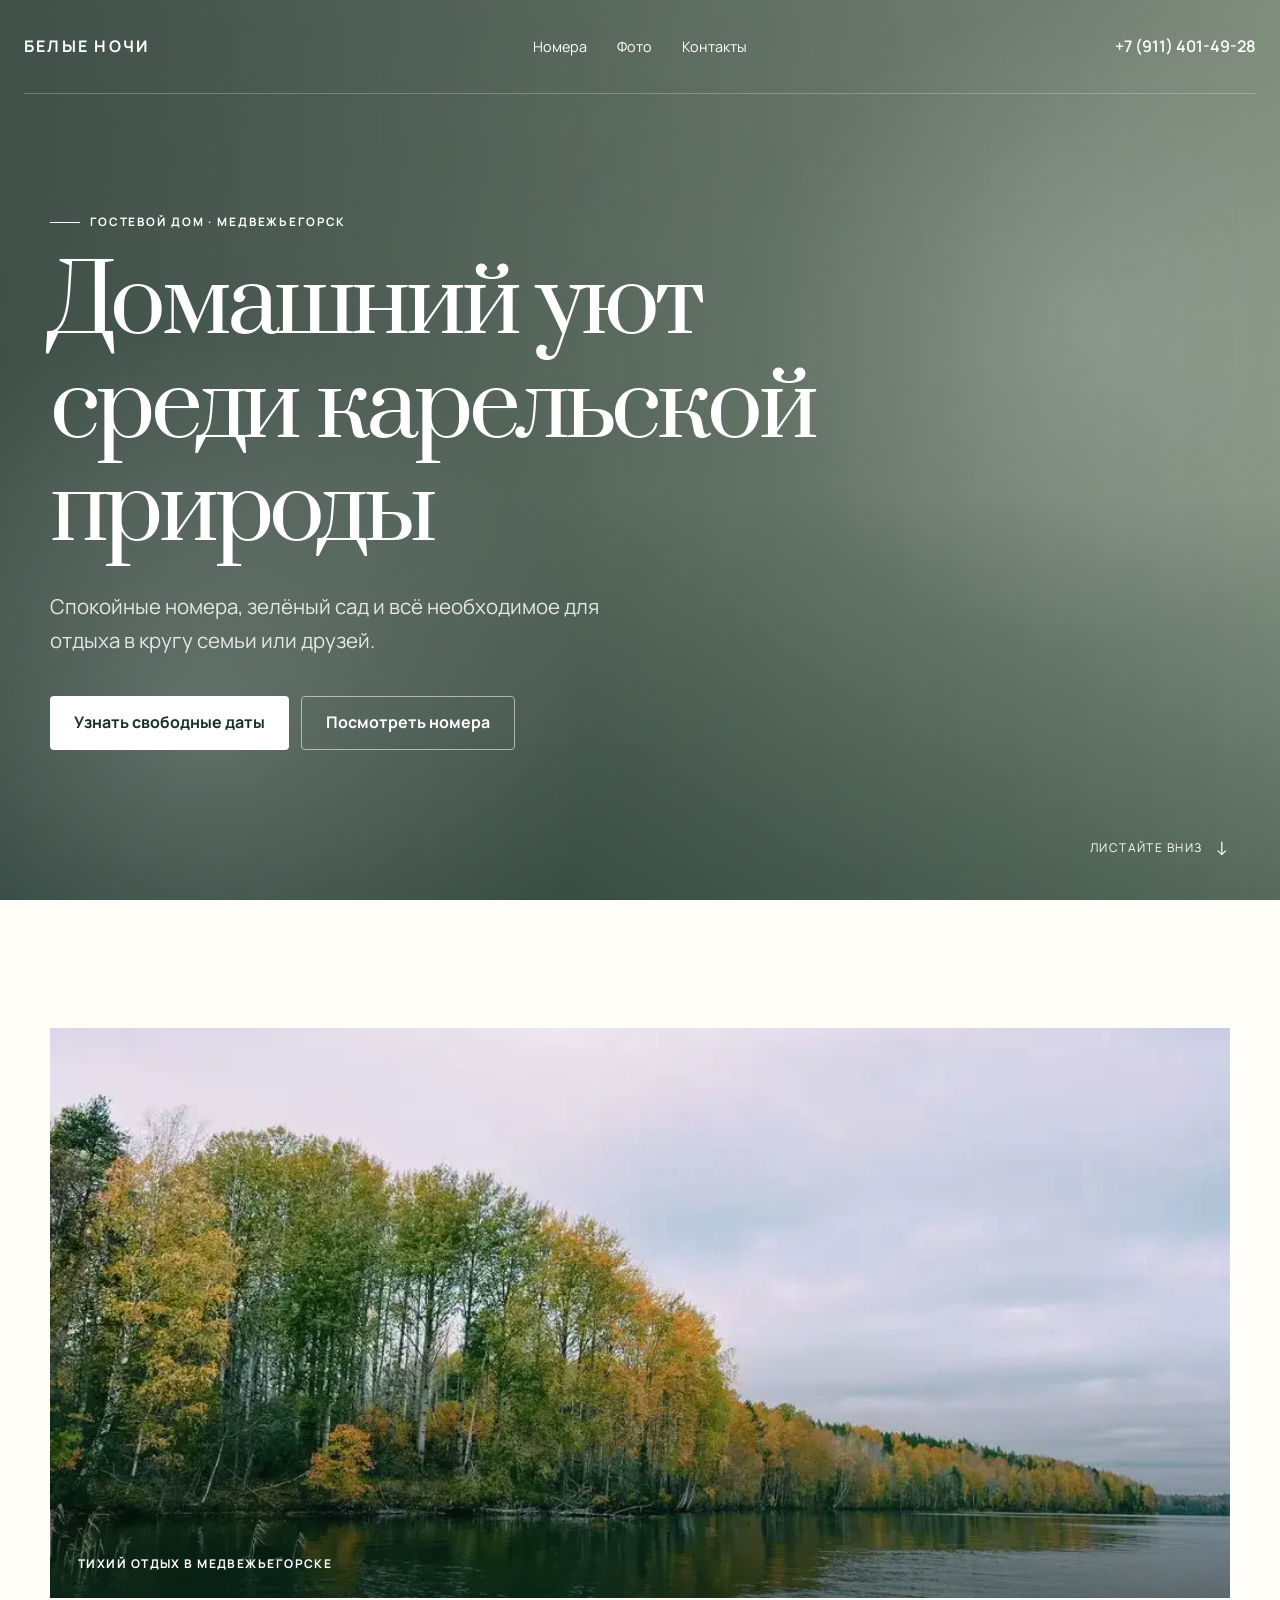
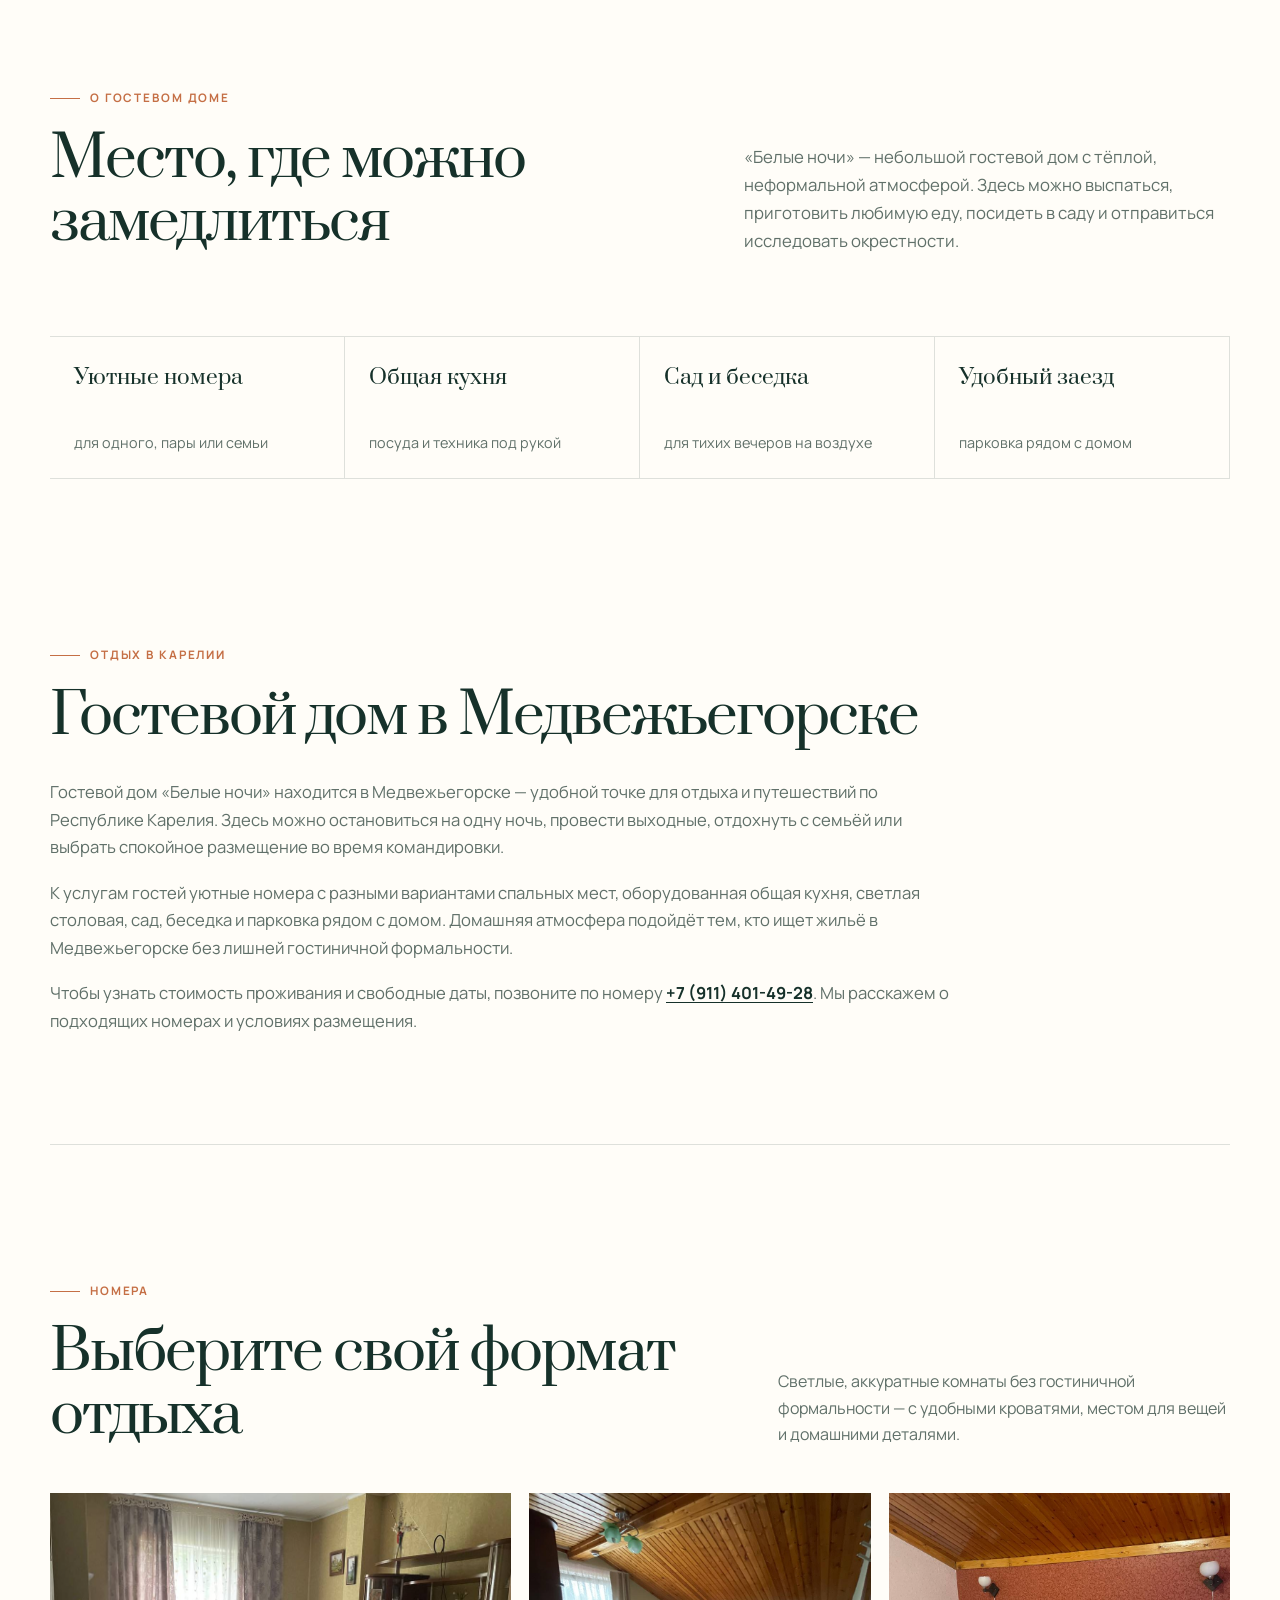
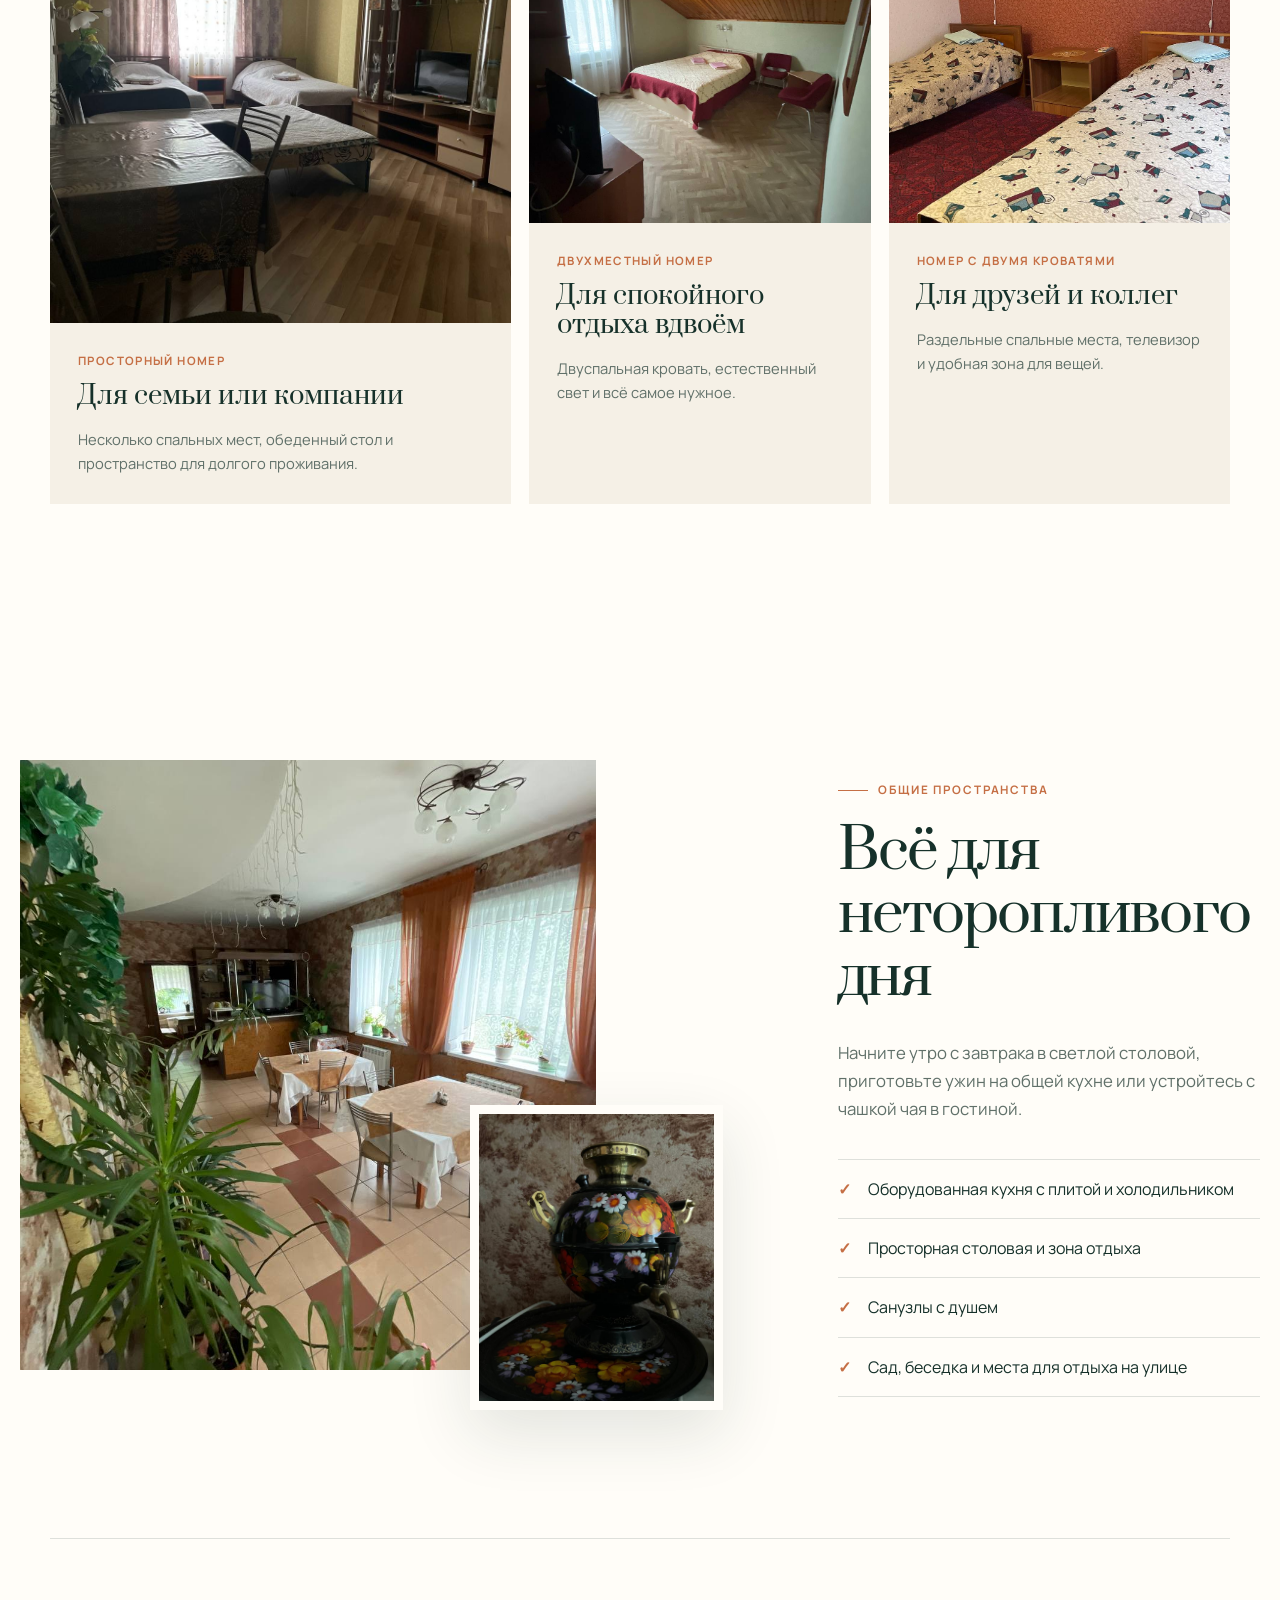
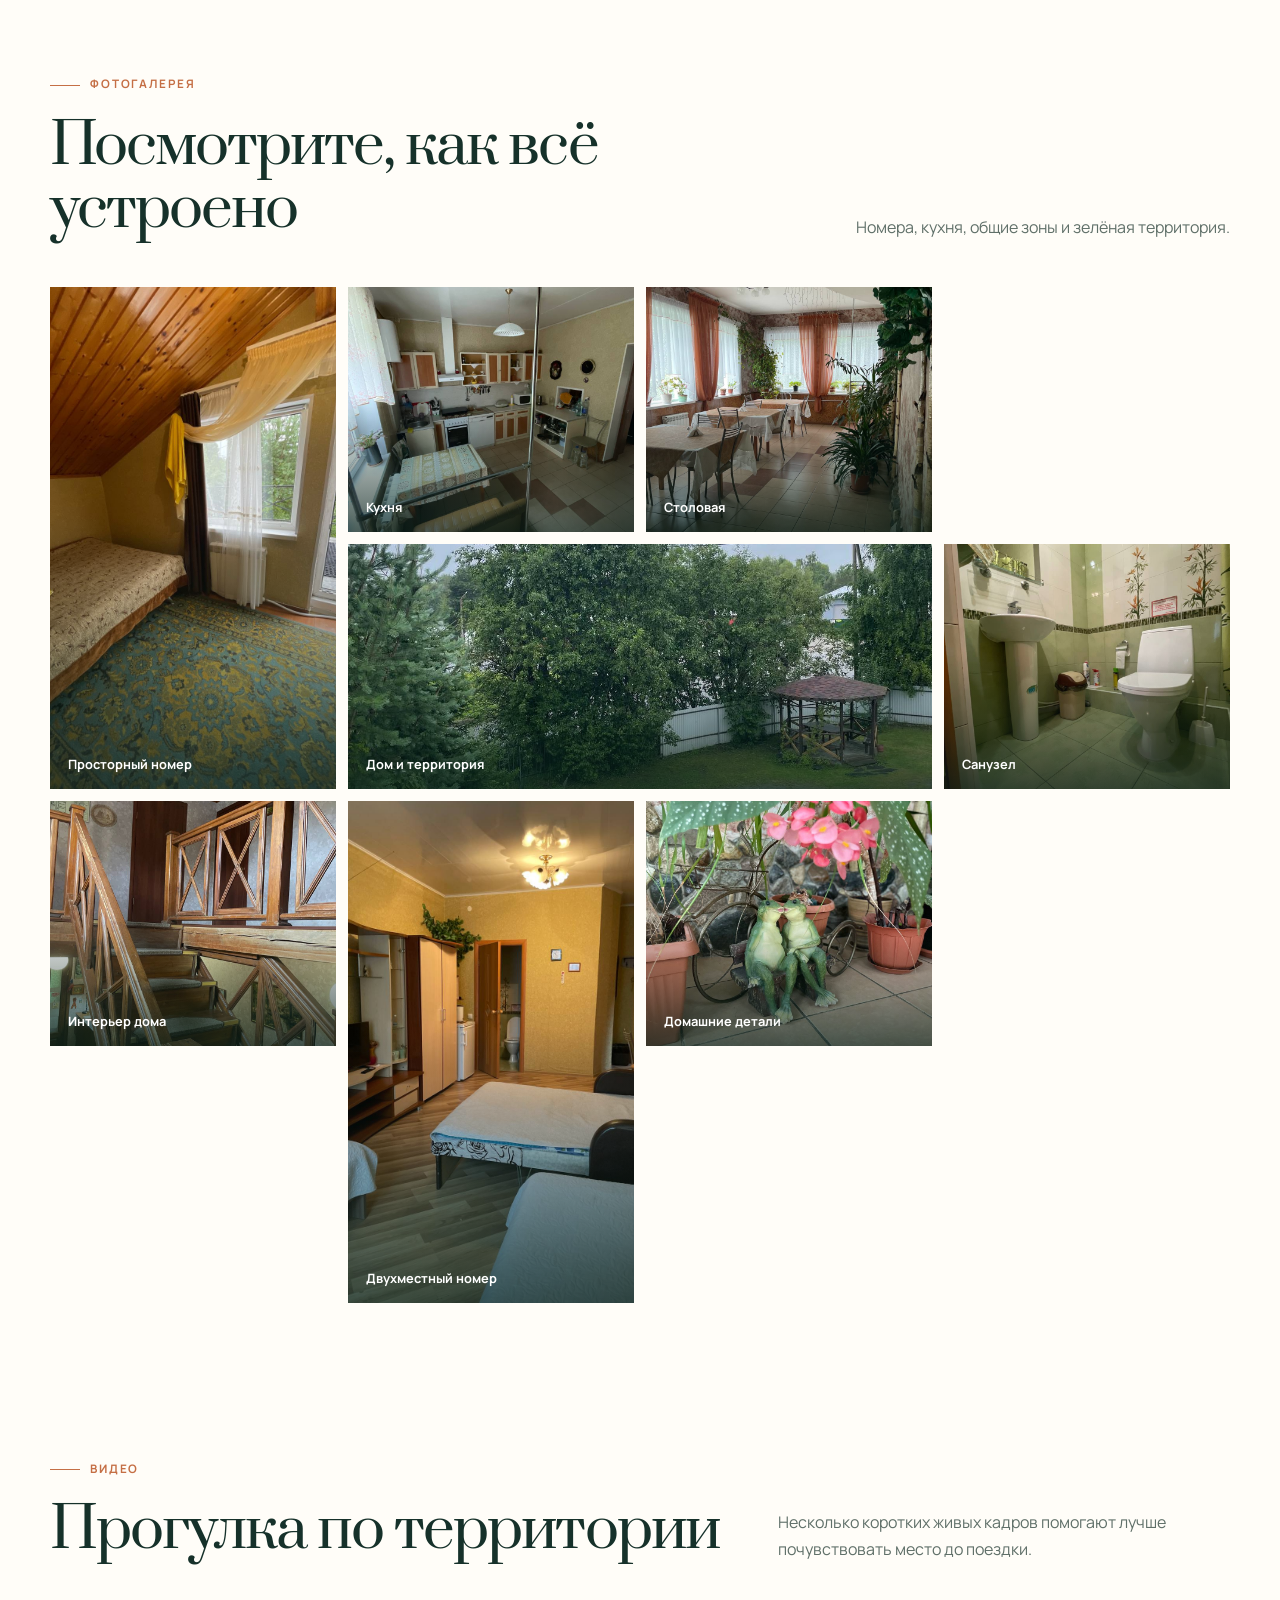
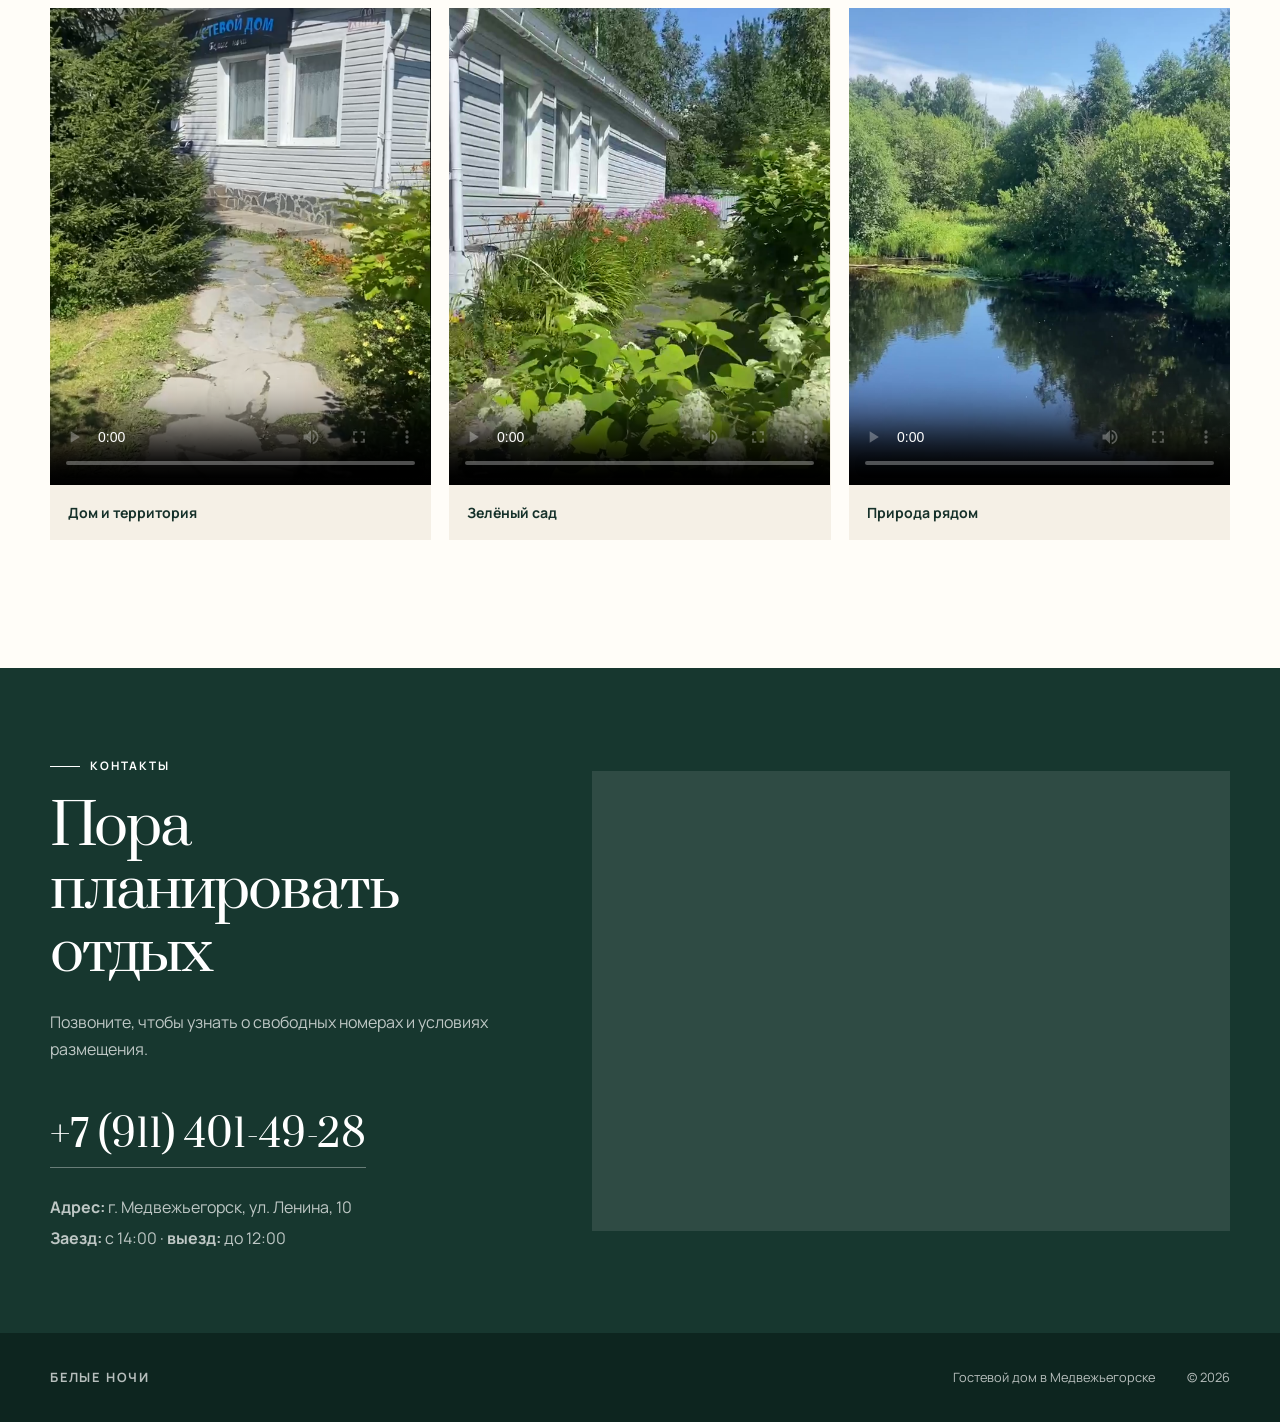
==== commit 65c2fed0: "seo fix" ====
--- a/index.html
+++ b/index.html
@@ -3,12 +3,66 @@
   <head>
     <meta charset="UTF-8" />
     <meta name="viewport" content="width=device-width, initial-scale=1.0" />
-    <meta name="description" content="Гостевой дом «Белые ночи» в Медвежьегорске — уютные номера, домашняя атмосфера, сад и отдых рядом с природой." />
+    <title>Гостевой дом «Белые ночи» | Отдых в Медвежьегорске, Карелия</title>
+    <meta name="description" content="Гостевой дом «Белые ночи» в Медвежьегорске, Карелия: уютные номера, общая кухня, сад, беседка и парковка. Узнайте свободные даты по телефону." />
+    <meta name="keywords" content="гостевой дом Медвежьегорск, гостиница Медвежьегорск, жильё Медвежьегорск, снять номер Медвежьегорск, отдых в Карелии, проживание в Карелии, гостевой дом Карелия, семейный отдых Карелия" />
+    <meta name="author" content="Гостевой дом «Белые ночи»" />
+    <meta name="robots" content="index, follow, max-image-preview:large, max-snippet:-1, max-video-preview:-1" />
     <meta name="theme-color" content="#17372f" />
-    <title>Гостевой дом «Белые ночи» — Медвежьегорск</title>
+    <meta name="format-detection" content="telephone=yes" />
+
+    <meta property="og:type" content="website" />
+    <meta property="og:locale" content="ru_RU" />
+    <meta property="og:site_name" content="Гостевой дом «Белые ночи»" />
+    <meta property="og:title" content="Гостевой дом «Белые ночи» — отдых в Медвежьегорске" />
+    <meta property="og:description" content="Уютные номера, общая кухня, зелёный сад и парковка в Медвежьегорске. Подходит для семейного отдыха, путешествий и командировок." />
+    <meta property="og:image" content="src/posters/1.webp" />
+    <meta property="og:image:alt" content="Территория гостевого дома «Белые ночи» в Медвежьегорске" />
+
+    <meta name="twitter:card" content="summary_large_image" />
+    <meta name="twitter:title" content="Гостевой дом «Белые ночи» — Медвежьегорск" />
+    <meta name="twitter:description" content="Уютное размещение в Медвежьегорске: номера, кухня, сад и парковка." />
+    <meta name="twitter:image" content="src/posters/1.webp" />
+
+    <!-- После публикации добавьте абсолютный адрес сайта:
+    <link rel="canonical" href="https://ваш-домен.ru/" />
+    <meta property="og:url" content="https://ваш-домен.ru/" />
+    -->
+
     <link rel="icon" type="image/jpeg" href="src/img/photo_31_2026-08-04_09-59-51.jpg" />
+    <link rel="manifest" href="site.webmanifest" />
     <link rel="stylesheet" href="style.css" />
     <script src="script.js" defer></script>
+    <script type="application/ld+json">
+      {
+        "@context": "https://schema.org",
+        "@type": "LodgingBusiness",
+        "name": "Гостевой дом «Белые ночи»",
+        "description": "Уютный гостевой дом в Медвежьегорске с номерами, общей кухней, садом, беседкой и парковкой.",
+        "image": [
+          "src/posters/1.webp",
+          "src/img/photo_1_2026-08-04_09-59-50.jpg",
+          "src/img/photo_47_2026-08-04_09-59-51.jpg"
+        ],
+        "telephone": "+7-911-401-49-28",
+        "priceRange": "₽₽",
+        "address": {
+          "@type": "PostalAddress",
+          "streetAddress": "ул. Ленина, 10",
+          "addressLocality": "Медвежьегорск",
+          "addressRegion": "Республика Карелия",
+          "addressCountry": "RU"
+        },
+        "amenityFeature": [
+          { "@type": "LocationFeatureSpecification", "name": "Общая кухня", "value": true },
+          { "@type": "LocationFeatureSpecification", "name": "Парковка", "value": true },
+          { "@type": "LocationFeatureSpecification", "name": "Сад и беседка", "value": true },
+          { "@type": "LocationFeatureSpecification", "name": "Семейные номера", "value": true }
+        ],
+        "checkinTime": "14:00",
+        "checkoutTime": "12:00"
+      }
+    </script>
   </head>
   <body>
     <header class="hero" id="top">
@@ -56,6 +110,18 @@
           <article><strong>Общая кухня</strong><span>посуда и техника под рукой</span></article>
           <article><strong>Сад и беседка</strong><span>для тихих вечеров на воздухе</span></article>
           <article><strong>Удобный заезд</strong><span>парковка рядом с домом</span></article>
+        </div>
+      </section>
+
+      <section class="seo-copy shell" aria-labelledby="seo-title">
+        <div class="section-copy">
+          <p class="eyebrow eyebrow--dark">Отдых в Карелии</p>
+          <h2 id="seo-title">Гостевой дом в Медвежьегорске</h2>
+          <div class="seo-copy__text">
+            <p>Гостевой дом «Белые ночи» находится в Медвежьегорске — удобной точке для отдыха и путешествий по Республике Карелия. Здесь можно остановиться на одну ночь, провести выходные, отдохнуть с семьёй или выбрать спокойное размещение во время командировки.</p>
+            <p>К услугам гостей уютные номера с разными вариантами спальных мест, оборудованная общая кухня, светлая столовая, сад, беседка и парковка рядом с домом. Домашняя атмосфера подойдёт тем, кто ищет жильё в Медвежьегорске без лишней гостиничной формальности.</p>
+            <p>Чтобы узнать стоимость проживания и свободные даты, позвоните по номеру <a href="tel:+79114014928">+7 (911) 401-49-28</a>. Мы расскажем о подходящих номерах и условиях размещения.</p>
+          </div>
         </div>
       </section>
 
--- a/style.css
+++ b/style.css
@@ -818,4 +818,30 @@
   .mobile-line {
     display: block;
   }
-}+}
+/* SEO text block */
+.seo-copy {
+  padding: 30px 0 110px;
+}
+.seo-copy .section-copy {
+  max-width: 900px;
+}
+.seo-copy__text {
+  display: grid;
+  gap: 18px;
+  margin-top: 30px;
+  color: var(--muted);
+  font-size: 1.04rem;
+}
+.seo-copy__text a {
+  color: var(--ink);
+  font-weight: 700;
+  text-decoration: underline;
+  text-underline-offset: 3px;
+}
+
+@media (max-width: 620px) {
+  .seo-copy {
+    padding: 10px 0 76px;
+  }
+}
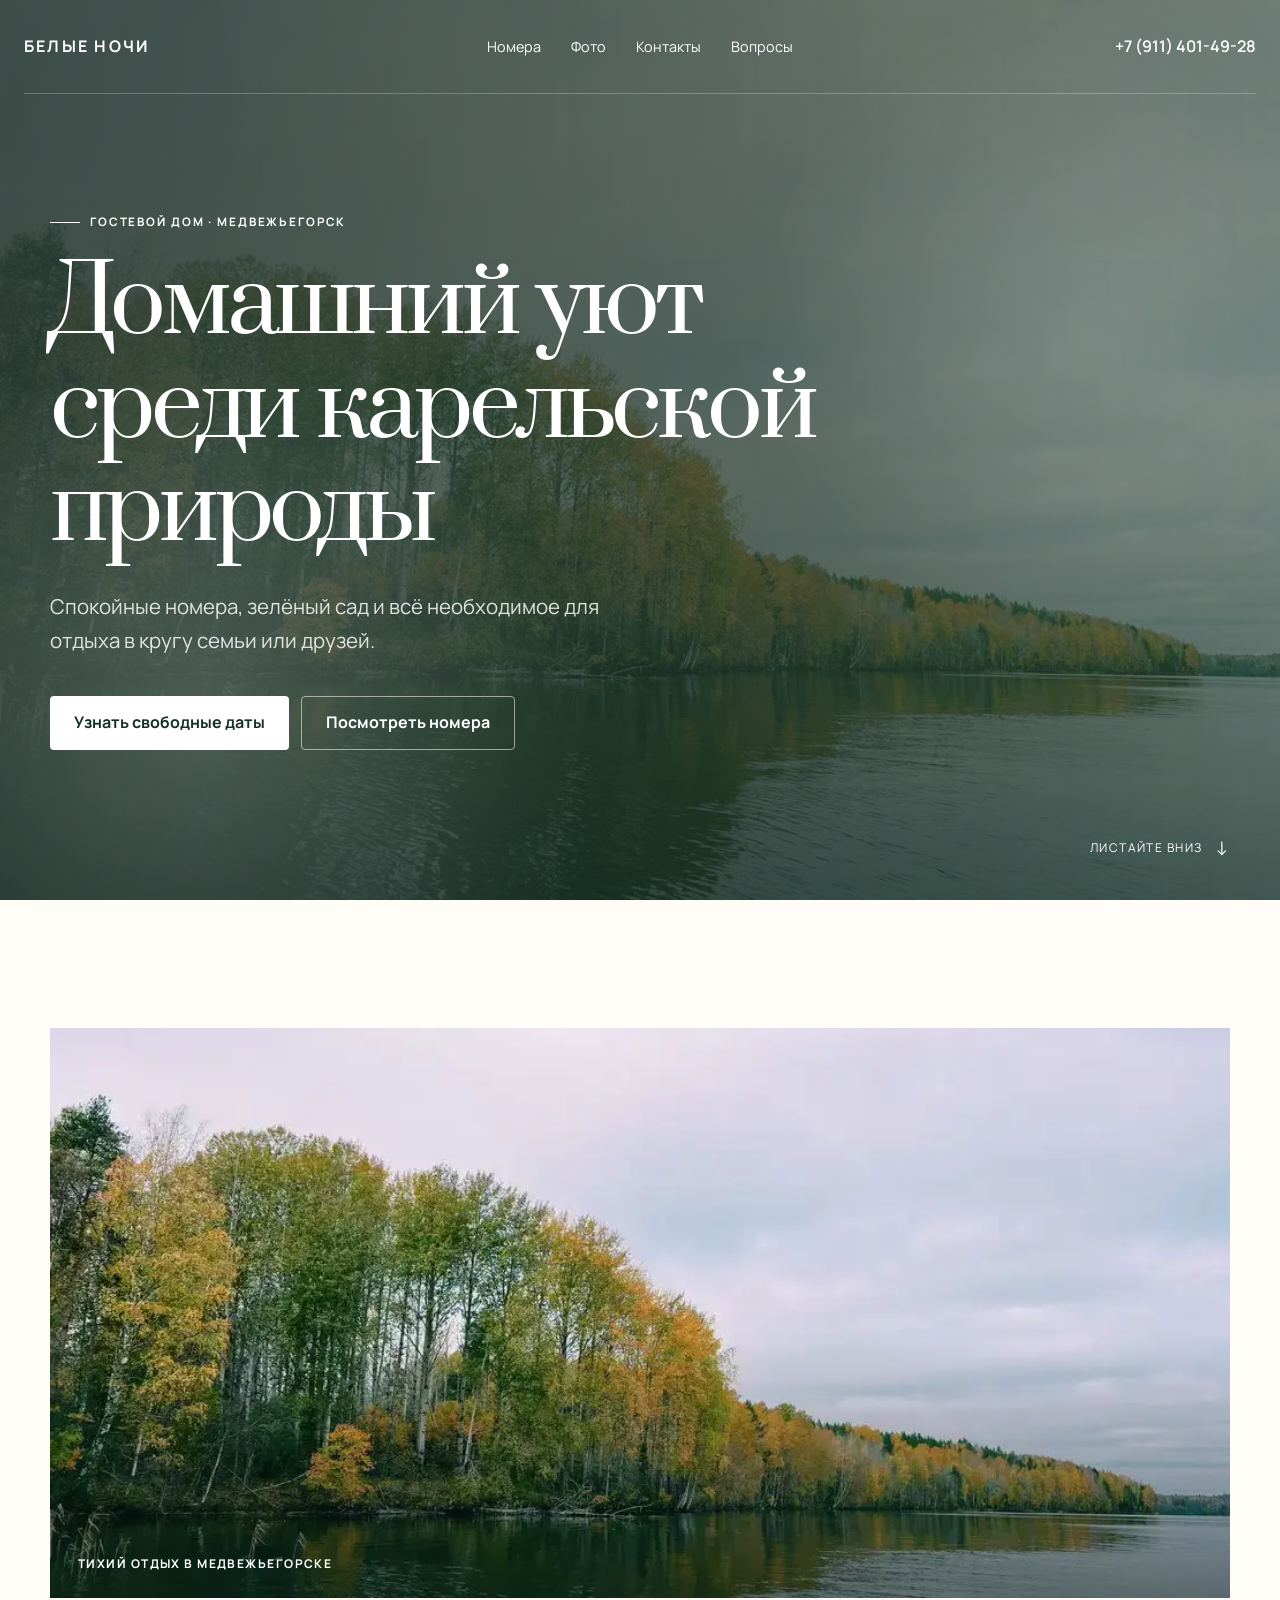
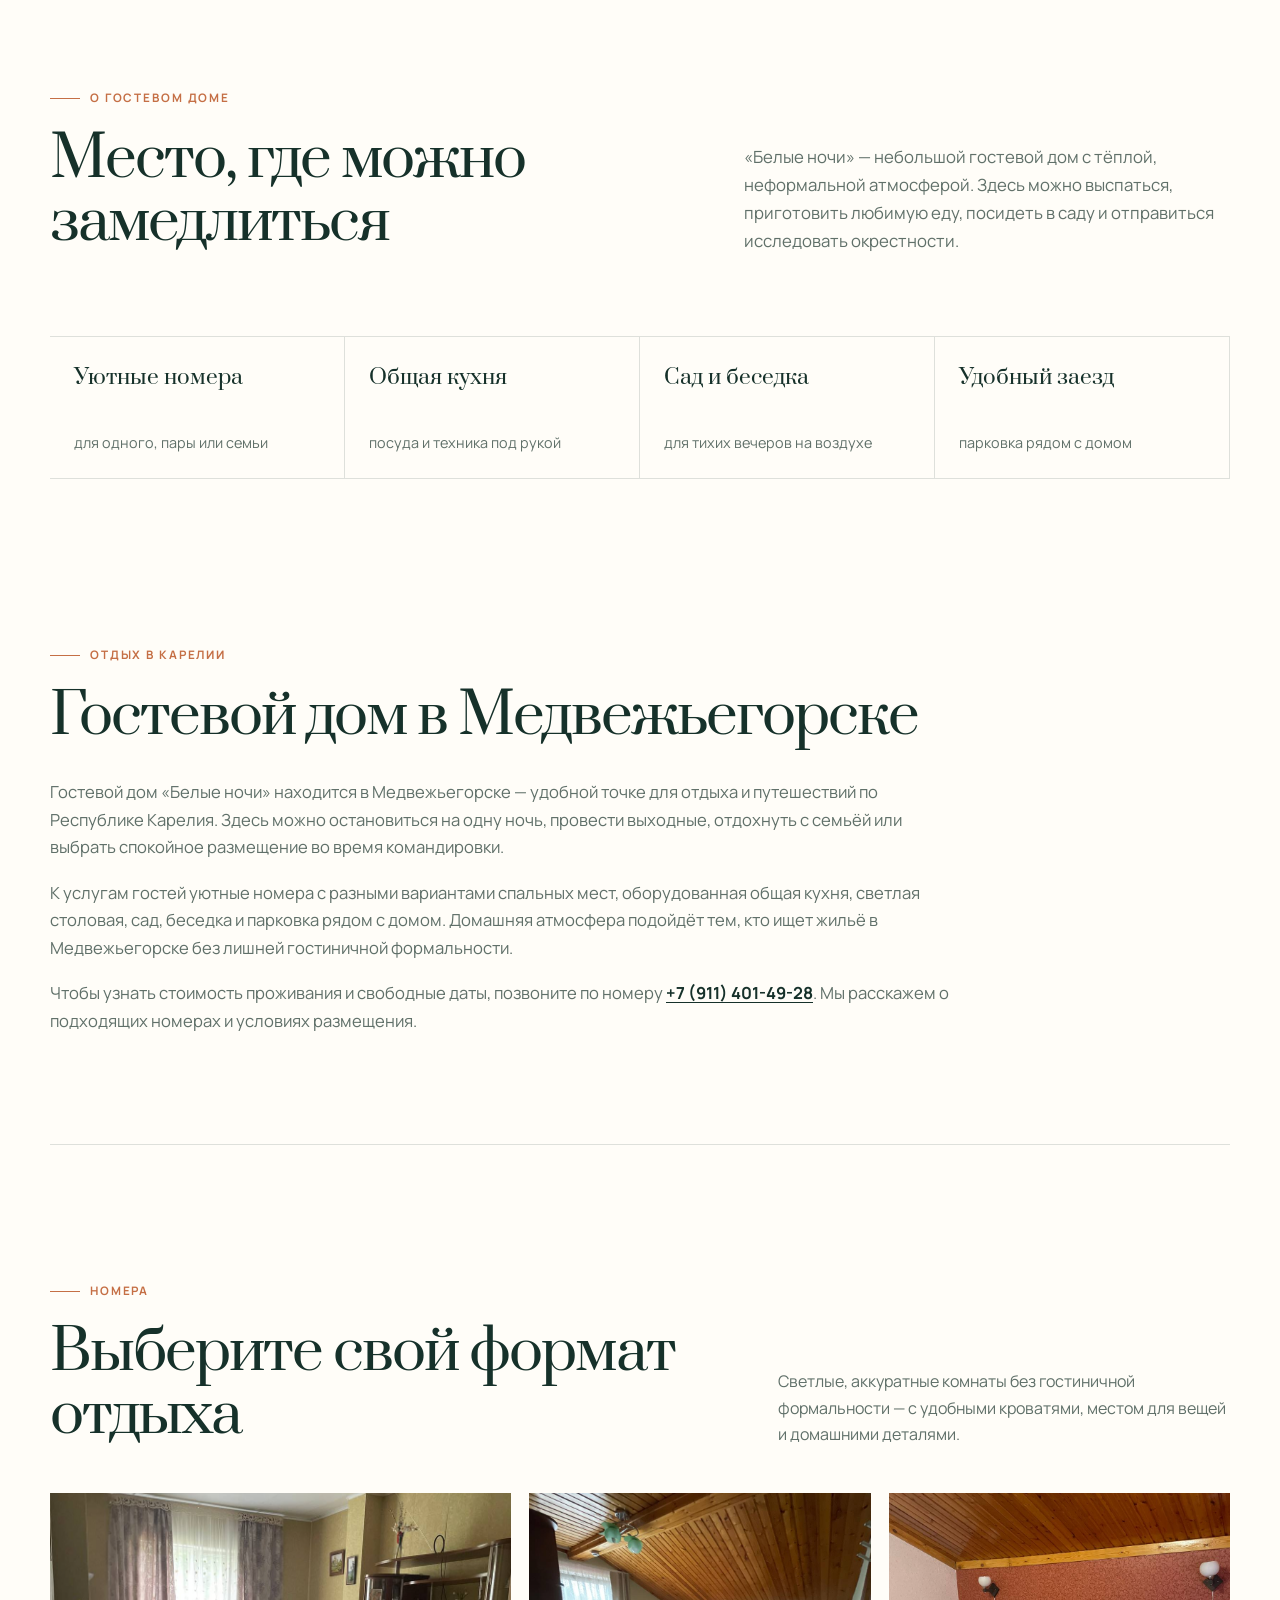
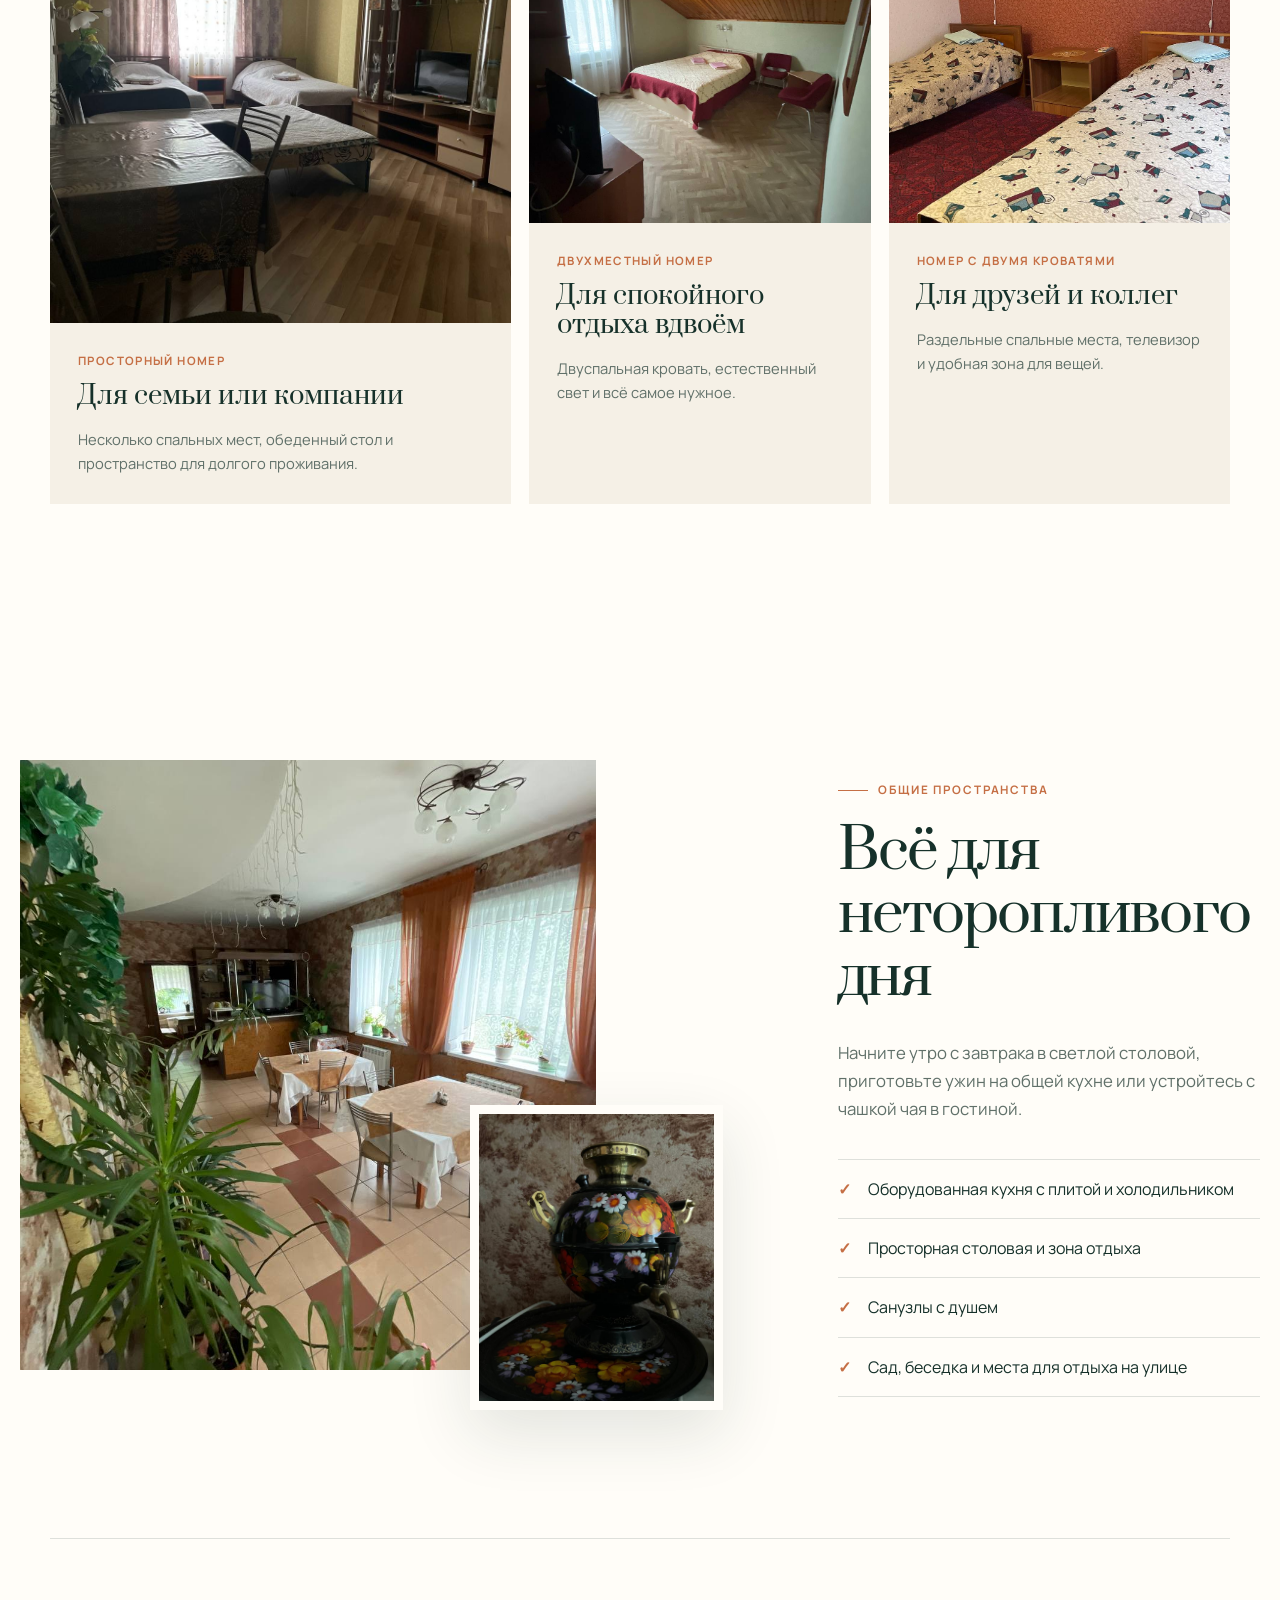
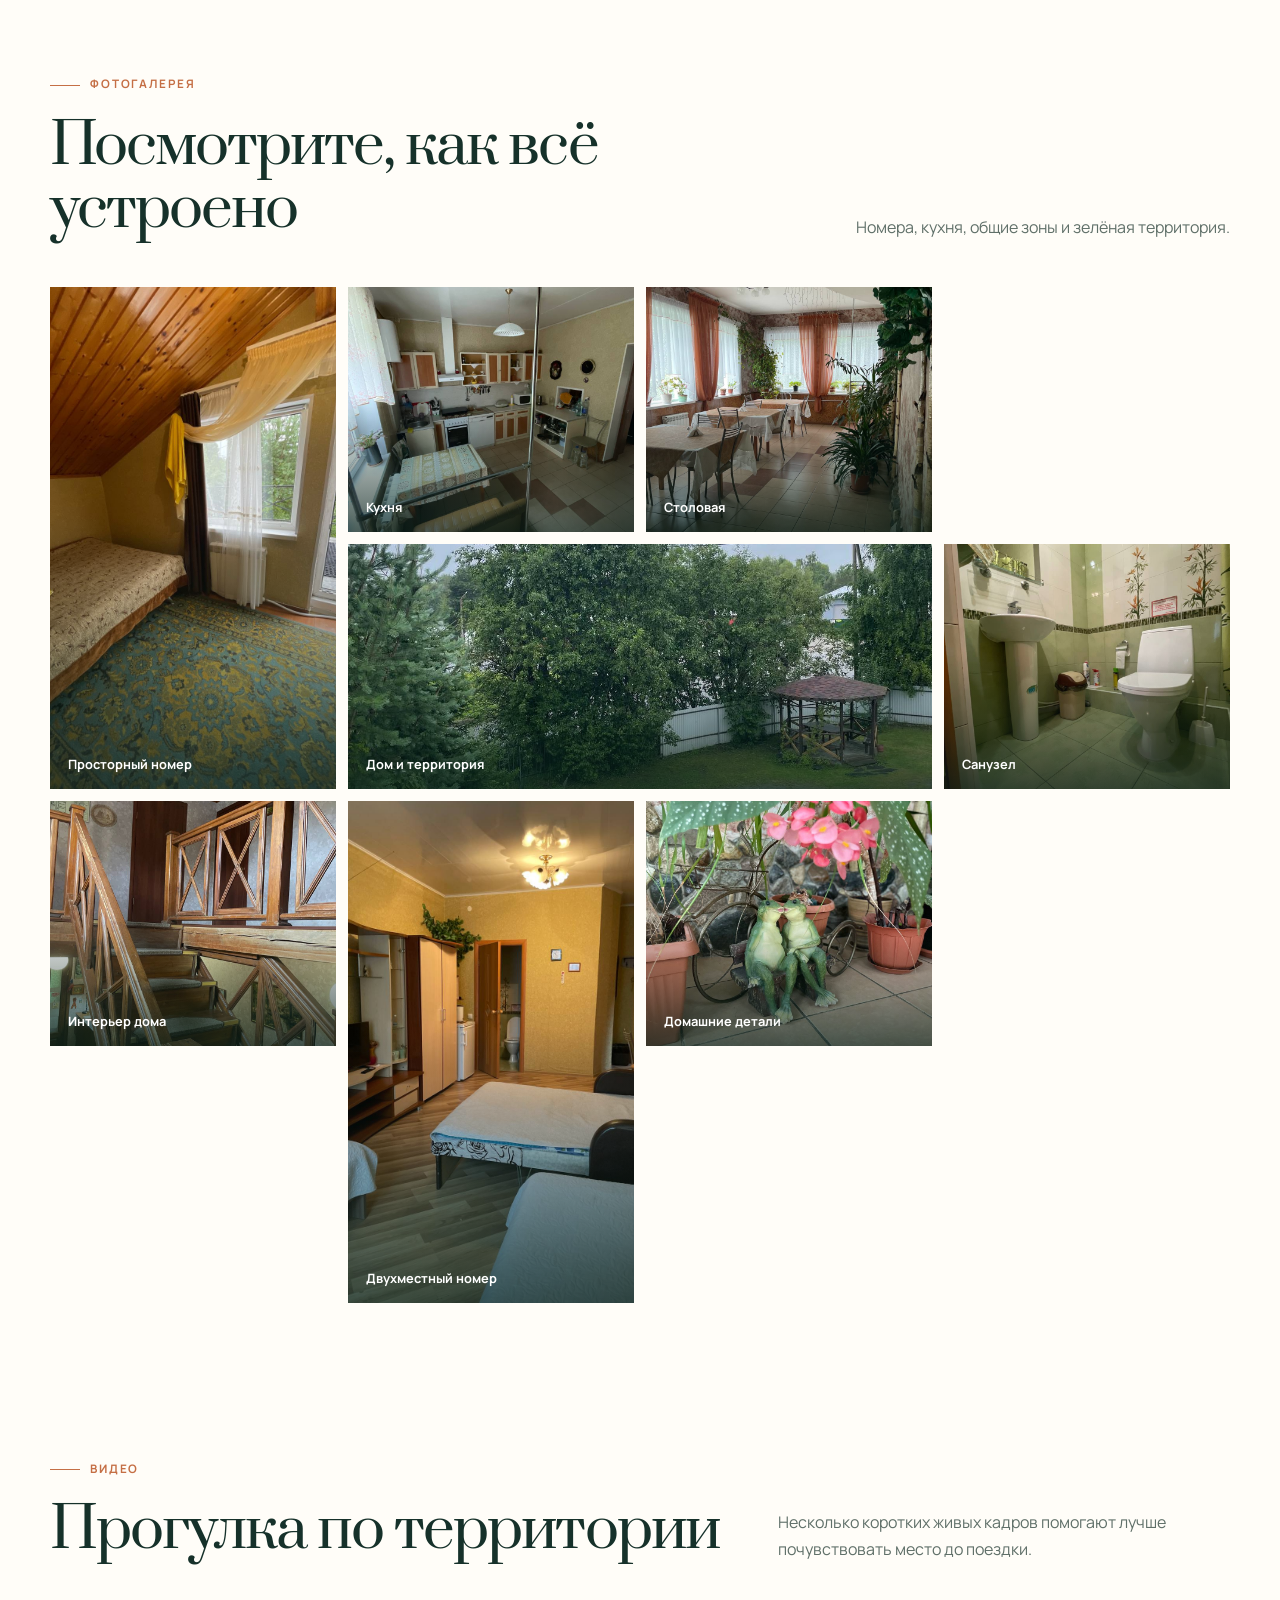
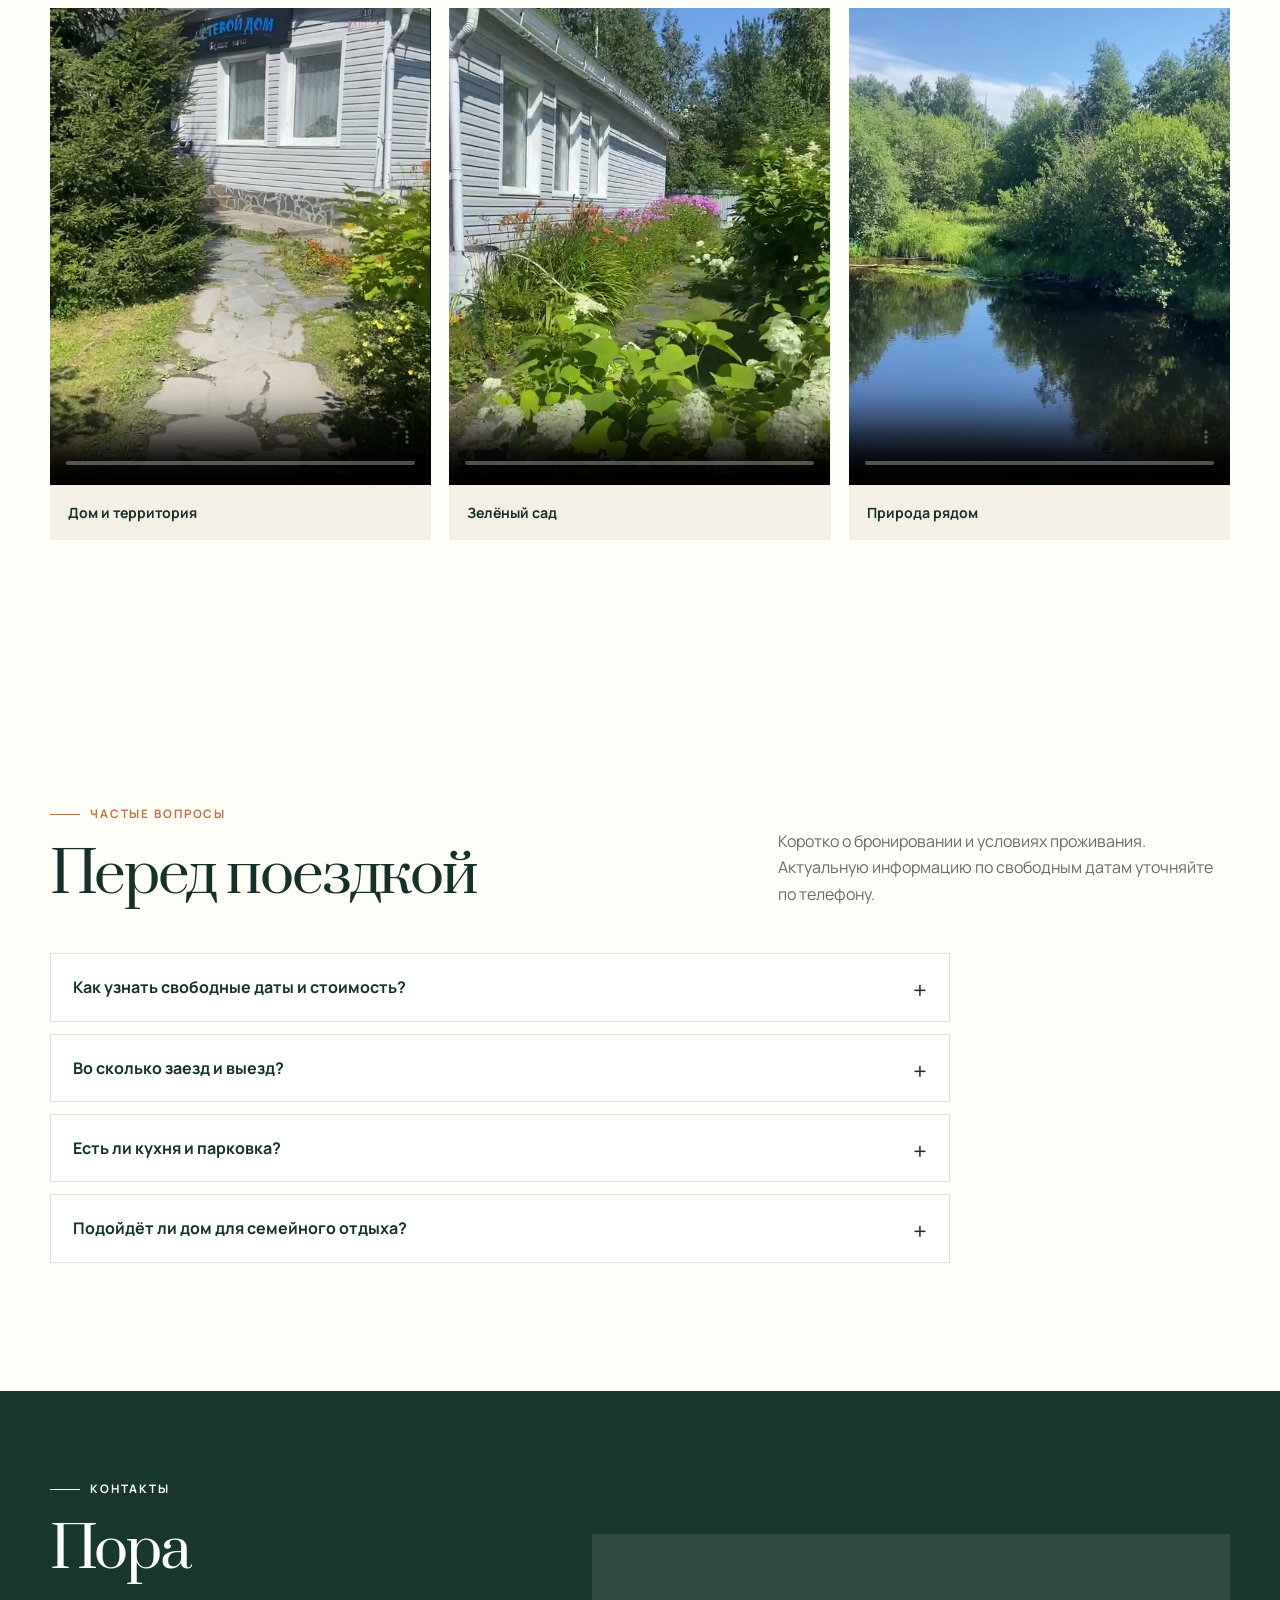
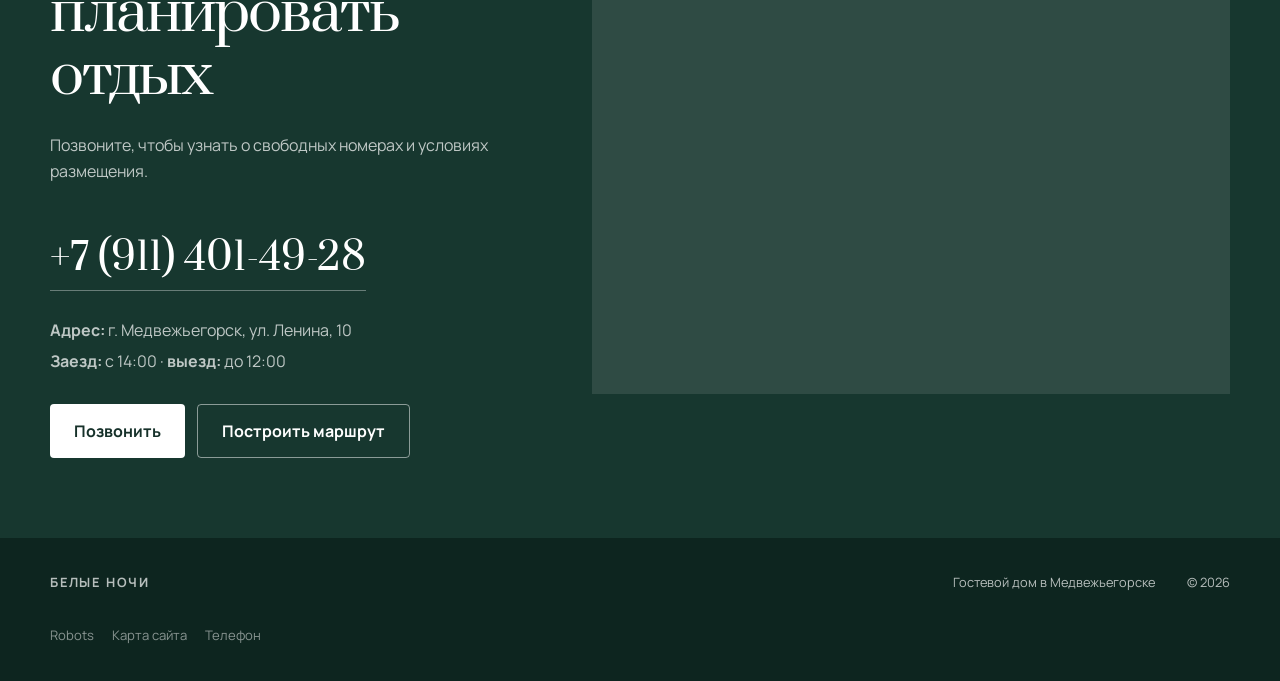
==== commit a65a3668: "update-seo" ====
--- a/index.html
+++ b/index.html
@@ -1,226 +1,321 @@
 <!DOCTYPE html>
+
 <html lang="ru">
-  <head>
-    <meta charset="UTF-8" />
-    <meta name="viewport" content="width=device-width, initial-scale=1.0" />
-    <title>Гостевой дом «Белые ночи» | Отдых в Медвежьегорске, Карелия</title>
-    <meta name="description" content="Гостевой дом «Белые ночи» в Медвежьегорске, Карелия: уютные номера, общая кухня, сад, беседка и парковка. Узнайте свободные даты по телефону." />
-    <meta name="keywords" content="гостевой дом Медвежьегорск, гостиница Медвежьегорск, жильё Медвежьегорск, снять номер Медвежьегорск, отдых в Карелии, проживание в Карелии, гостевой дом Карелия, семейный отдых Карелия" />
-    <meta name="author" content="Гостевой дом «Белые ночи»" />
-    <meta name="robots" content="index, follow, max-image-preview:large, max-snippet:-1, max-video-preview:-1" />
-    <meta name="theme-color" content="#17372f" />
-    <meta name="format-detection" content="telephone=yes" />
+<head>
+<meta charset="utf-8"/>
+<meta content="width=device-width, initial-scale=1.0" name="viewport"/>
+<title>Гостевой дом «Белые ночи» | Отдых в Медвежьегорске, Карелия</title>
+<meta content="Гостевой дом «Белые ночи» в Медвежьегорске: уютные номера, общая кухня, сад, беседка и парковка. Позвоните и узнайте свободные даты." name="description"/>
+<meta content="гостевой дом Медвежьегорск, гостиница Медвежьегорск, жильё Медвежьегорск, снять номер Медвежьегорск, отдых в Карелии, проживание в Карелии, гостевой дом Карелия, семейный отдых Карелия" name="keywords"/>
+<meta content="Гостевой дом «Белые ночи»" name="author"/>
+<meta content="index, follow, max-image-preview:large, max-snippet:-1, max-video-preview:-1" name="robots"/>
+<meta content="#17372f" name="theme-color"/>
+<meta content="telephone=yes" name="format-detection"/>
+<meta content="ru" http-equiv="content-language"/>
+<meta content="RU-KR" name="geo.region"/>
+<meta content="Медвежьегорск" name="geo.placename"/>
+<meta content="website" property="og:type"/>
+<meta content="ru_RU" property="og:locale"/>
+<meta content="Гостевой дом «Белые ночи»" property="og:site_name"/>
+<meta content="Гостевой дом «Белые ночи» — отдых в Медвежьегорске" property="og:title"/>
+<meta content="Уютные номера, общая кухня, зелёный сад и парковка в Медвежьегорске. Подходит для семейного отдыха, путешествий и командировок." property="og:description"/>
+<meta content="https://belienochi.online/" property="og:url"/>
+<meta content="https://belienochi.online/assets/og-cover.jpg" property="og:image"/>
+<meta content="image/jpeg" property="og:image:type"/>
+<meta content="Территория гостевого дома «Белые ночи» в Медвежьегорске" property="og:image:alt"/>
+<meta content="https://belienochi.online/assets/og-cover.jpg" property="og:image:secure_url"/>
+<meta content="image/webp" property="og:image:type"/>
+<meta content="1200" property="og:image:width"/>
+<meta content="630" property="og:image:height"/>
+<meta content="summary_large_image" name="twitter:card"/>
+<meta content="Гостевой дом «Белые ночи» — Медвежьегорск" name="twitter:title"/>
+<meta content="Уютное размещение в Медвежьегорске: номера, кухня, сад и парковка." name="twitter:description"/>
+<meta content="https://belienochi.online/assets/og-cover.jpg" name="twitter:image"/>
+<link href="https://belienochi.online/" rel="canonical"/>
 
-    <meta property="og:type" content="website" />
-    <meta property="og:locale" content="ru_RU" />
-    <meta property="og:site_name" content="Гостевой дом «Белые ночи»" />
-    <meta property="og:title" content="Гостевой дом «Белые ночи» — отдых в Медвежьегорске" />
-    <meta property="og:description" content="Уютные номера, общая кухня, зелёный сад и парковка в Медвежьегорске. Подходит для семейного отдыха, путешествий и командировок." />
-    <meta property="og:image" content="src/posters/1.webp" />
-    <meta property="og:image:alt" content="Территория гостевого дома «Белые ночи» в Медвежьегорске" />
+<link href="/favicon.ico" rel="icon"/><link href="/favicon.svg" rel="icon" type="image/svg+xml"/><link href="/favicon-32x32.png" rel="icon" sizes="32x32" type="image/png"/><link href="/favicon-16x16.png" rel="icon" sizes="16x16" type="image/png"/><link href="/apple-touch-icon.png" rel="apple-touch-icon" sizes="180x180"/><link href="site.webmanifest" rel="manifest"/>
+<link href="style.css" rel="stylesheet"/>
+<script defer="" src="script.js"></script>
 
-    <meta name="twitter:card" content="summary_large_image" />
-    <meta name="twitter:title" content="Гостевой дом «Белые ночи» — Медвежьегорск" />
-    <meta name="twitter:description" content="Уютное размещение в Медвежьегорске: номера, кухня, сад и парковка." />
-    <meta name="twitter:image" content="src/posters/1.webp" />
-
-    <!-- После публикации добавьте абсолютный адрес сайта:
-    <link rel="canonical" href="https://ваш-домен.ru/" />
-    <meta property="og:url" content="https://ваш-домен.ru/" />
-    -->
-
-    <link rel="icon" type="image/jpeg" href="src/img/photo_31_2026-08-04_09-59-51.jpg" />
-    <link rel="manifest" href="site.webmanifest" />
-    <link rel="stylesheet" href="style.css" />
-    <script src="script.js" defer></script>
-    <script type="application/ld+json">
-      {
-        "@context": "https://schema.org",
-        "@type": "LodgingBusiness",
-        "name": "Гостевой дом «Белые ночи»",
-        "description": "Уютный гостевой дом в Медвежьегорске с номерами, общей кухней, садом, беседкой и парковкой.",
-        "image": [
-          "src/posters/1.webp",
-          "src/img/photo_1_2026-08-04_09-59-50.jpg",
-          "src/img/photo_47_2026-08-04_09-59-51.jpg"
-        ],
-        "telephone": "+7-911-401-49-28",
-        "priceRange": "₽₽",
-        "address": {
-          "@type": "PostalAddress",
-          "streetAddress": "ул. Ленина, 10",
-          "addressLocality": "Медвежьегорск",
-          "addressRegion": "Республика Карелия",
-          "addressCountry": "RU"
-        },
-        "amenityFeature": [
-          { "@type": "LocationFeatureSpecification", "name": "Общая кухня", "value": true },
-          { "@type": "LocationFeatureSpecification", "name": "Парковка", "value": true },
-          { "@type": "LocationFeatureSpecification", "name": "Сад и беседка", "value": true },
-          { "@type": "LocationFeatureSpecification", "name": "Семейные номера", "value": true }
-        ],
-        "checkinTime": "14:00",
-        "checkoutTime": "12:00"
+<meta content="Гостевой дом «Белые ночи» в Медвежьегорске" name="twitter:image:alt"/><meta content="light" name="color-scheme"/><link href="https://belienochi.online/" hreflang="ru-RU" rel="alternate"/><link href="https://belienochi.online/" hreflang="x-default" rel="alternate"/><link href="https://fonts.googleapis.com" rel="preconnect"/><link crossorigin="anonymous" href="https://fonts.gstatic.com" rel="preconnect"/><link as="image" fetchpriority="high" href="/src/posters/1.webp" rel="preload"/><script type="application/ld+json">{
+  "@context": "https://schema.org",
+  "@graph": [
+    {
+      "@type": "WebSite",
+      "@id": "https://belienochi.online/#website",
+      "url": "https://belienochi.online/",
+      "name": "Гостевой дом «Белые ночи»",
+      "inLanguage": "ru-RU",
+      "publisher": {
+        "@id": "https://belienochi.online/#lodging"
       }
-    </script>
-  </head>
-  <body>
-    <header class="hero" id="top">
-      <div class="hero__shade"></div>
-      <nav class="topbar" aria-label="Главная навигация">
-        <a class="brand" href="#top">Белые ночи</a>
-        <div class="topbar__links">
-          <a href="#rooms">Номера</a>
-          <a href="#gallery">Фото</a>
-          <a href="#contacts">Контакты</a>
-        </div>
-        <a class="topbar__phone" href="tel:+79114014928">+7 (911) 401-49-28</a>
-      </nav>
-
-      <div class="hero__content">
-        <p class="eyebrow">Гостевой дом · Медвежьегорск</p>
-        <h1>Домашний уют<br/><span class="mobile-line">среди карельской природы</span></h1>
-        <p class="hero__text">Спокойные номера, зелёный сад и всё необходимое для отдыха в кругу семьи или друзей.</p>
-        <div class="hero__actions">
-          <a class="button button--primary" href="tel:+79114014928">Узнать свободные даты</a>
-          <a class="button button--ghost" href="#rooms">Посмотреть номера</a>
-        </div>
-      </div>
-
-      <a class="hero__scroll" href="#about" aria-label="Прокрутить к описанию">Листайте вниз <span>↓</span></a>
-    </header>
-
-    <main>
-      <section class="intro shell" id="about">
-        <div class="intro__panorama">
-          <img src="src/posters/1.webp" alt="Зелёная территория гостевого дома «Белые ночи»" loading="lazy" />
-          <span>Тихий отдых в Медвежьегорске</span>
-        </div>
-
-        <div class="intro__copy">
-          <div class="section-copy">
-            <p class="eyebrow eyebrow--dark">О гостевом доме</p>
-            <h2>Место, где можно замедлиться</h2>
-          </div>
-          <p>«Белые ночи» — небольшой гостевой дом с тёплой, неформальной атмосферой. Здесь можно выспаться, приготовить любимую еду, посидеть в саду и отправиться исследовать окрестности.</p>
-        </div>
-
-        <div class="facts facts--panorama" aria-label="Преимущества">
-          <article><strong>Уютные номера</strong><span>для одного, пары или семьи</span></article>
-          <article><strong>Общая кухня</strong><span>посуда и техника под рукой</span></article>
-          <article><strong>Сад и беседка</strong><span>для тихих вечеров на воздухе</span></article>
-          <article><strong>Удобный заезд</strong><span>парковка рядом с домом</span></article>
-        </div>
-      </section>
-
-      <section class="seo-copy shell" aria-labelledby="seo-title">
-        <div class="section-copy">
-          <p class="eyebrow eyebrow--dark">Отдых в Карелии</p>
-          <h2 id="seo-title">Гостевой дом в Медвежьегорске</h2>
-          <div class="seo-copy__text">
-            <p>Гостевой дом «Белые ночи» находится в Медвежьегорске — удобной точке для отдыха и путешествий по Республике Карелия. Здесь можно остановиться на одну ночь, провести выходные, отдохнуть с семьёй или выбрать спокойное размещение во время командировки.</p>
-            <p>К услугам гостей уютные номера с разными вариантами спальных мест, оборудованная общая кухня, светлая столовая, сад, беседка и парковка рядом с домом. Домашняя атмосфера подойдёт тем, кто ищет жильё в Медвежьегорске без лишней гостиничной формальности.</p>
-            <p>Чтобы узнать стоимость проживания и свободные даты, позвоните по номеру <a href="tel:+79114014928">+7 (911) 401-49-28</a>. Мы расскажем о подходящих номерах и условиях размещения.</p>
-          </div>
-        </div>
-      </section>
-
-      <section class="rooms shell" id="rooms">
-        <div class="section-heading">
-          <div>
-            <p class="eyebrow eyebrow--dark">Номера</p>
-            <h2>Выберите свой формат отдыха</h2>
-          </div>
-          <p>Светлые, аккуратные комнаты без гостиничной формальности — с удобными кроватями, местом для вещей и домашними деталями.</p>
-        </div>
-
-        <div class="room-grid">
-          <article class="room-card room-card--wide">
-            <button class="media-button" data-lightbox-src="src/img/photo_1_2026-08-04_09-59-50.jpg" data-lightbox-alt="Просторный номер с кроватями, столом и телевизором">
-              <img src="src/img/photo_1_2026-08-04_09-59-50.jpg" alt="Просторный номер с кроватями, столом и телевизором" loading="lazy" />
-            </button>
-            <div class="room-card__copy"><p class="label">Просторный номер</p><h3>Для семьи или компании</h3><p>Несколько спальных мест, обеденный стол и пространство для долгого проживания.</p></div>
-          </article>
-          <article class="room-card">
-            <button class="media-button" data-lightbox-src="src/img/photo_48_2026-08-04_09-59-51.jpg" data-lightbox-alt="Уютный двухместный номер с деревянным потолком">
-              <img src="src/img/photo_48_2026-08-04_09-59-51.jpg" alt="Уютный двухместный номер с деревянным потолком" loading="lazy" />
-            </button>
-            <div class="room-card__copy"><p class="label">Двухместный номер</p><h3>Для спокойного отдыха вдвоём</h3><p>Двуспальная кровать, естественный свет и всё самое нужное.</p></div>
-          </article>
-          <article class="room-card">
-            <button class="media-button" data-lightbox-src="src/img/photo_2026-07-22_12-49-43.jpg" data-lightbox-alt="Номер с двумя односпальными кроватями">
-              <img src="src/img/photo_2026-07-22_12-49-43.jpg" alt="Номер с двумя односпальными кроватями" loading="lazy" />
-            </button>
-            <div class="room-card__copy"><p class="label">Номер с двумя кроватями</p><h3>Для друзей и коллег</h3><p>Раздельные спальные места, телевизор и удобная зона для вещей.</p></div>
-          </article>
-        </div>
-      </section>
-
-      <section class="amenities shell" id="amenities">
-        <div class="amenities__visual">
-          <img src="src/img/photo_30_2026-08-04_09-59-51.jpg" alt="Светлая общая столовая гостевого дома" loading="lazy" />
-          <div class="amenities__detail"><img src="src/img/photo_32_2026-08-04_09-59-51.jpg" alt="Традиционный расписной самовар" loading="lazy" /></div>
-        </div>
-        <div class="section-copy">
-          <p class="eyebrow eyebrow--dark">Общие пространства</p>
-          <h2>Всё для неторопливого дня</h2>
-          <p>Начните утро с завтрака в светлой столовой, приготовьте ужин на общей кухне или устройтесь с чашкой чая в гостиной.</p>
-          <ul class="check-list">
-            <li>Оборудованная кухня с плитой и холодильником</li>
-            <li>Просторная столовая и зона отдыха</li>
-            <li>Санузлы с душем</li>
-            <li>Сад, беседка и места для отдыха на улице</li>
-          </ul>
-        </div>
-      </section>
-
-      <section class="gallery shell" id="gallery">
-        <div class="section-heading">
-          <div><p class="eyebrow eyebrow--dark">Фотогалерея</p><h2>Посмотрите, как всё устроено</h2></div>
-          <p>Номера, кухня, общие зоны и зелёная территория.</p>
-        </div>
-        <div class="gallery-grid">
-          <button class="gallery-item gallery-item--tall" data-lightbox-src="src/img/photo_38_2026-08-04_09-59-51.jpg" data-lightbox-alt="Просторная жилая комната"><img src="src/img/photo_46_2026-08-04_09-59-51.jpg" alt="Просторная жилая комната" loading="lazy" /><span>Просторный номер</span></button>
-          <button class="gallery-item" data-lightbox-src="src/img/photo_18_2026-08-04_09-59-51.jpg" data-lightbox-alt="Оборудованная общая кухня"><img src="src/img/photo_18_2026-08-04_09-59-51.jpg" alt="Оборудованная общая кухня" loading="lazy" /><span>Кухня</span></button>
-          <button class="gallery-item" data-lightbox-src="src/img/photo_25_2026-08-04_09-59-51.jpg" data-lightbox-alt="Светлая столовая"><img src="src/img/photo_25_2026-08-04_09-59-51.jpg" alt="Светлая столовая" loading="lazy" /><span>Столовая</span></button>
-          <button class="gallery-item gallery-item--wide" data-lightbox-src="src/img/photo_47_2026-08-04_09-59-51.jpg" data-lightbox-alt="Гостевой дом и зелёная территория"><img src="src/img/photo_47_2026-08-04_09-59-51.jpg" alt="Гостевой дом и зелёная территория" loading="lazy" /><span>Дом и территория</span></button>
-          <button class="gallery-item" data-lightbox-src="src/img/photo_8_2026-08-04_09-59-50.jpg" data-lightbox-alt="Чистый санузел"><img src="src/img/photo_8_2026-08-04_09-59-50.jpg" alt="Чистый санузел" loading="lazy" /><span>Санузел</span></button>
-          <button class="gallery-item" data-lightbox-src="src/img/photo_33_2026-08-04_09-59-51.jpg" data-lightbox-alt="Деревянная лестница в гостевом доме"><img src="src/img/photo_33_2026-08-04_09-59-51.jpg" alt="Деревянная лестница в гостевом доме" loading="lazy" /><span>Интерьер дома</span></button>
-          <button class="gallery-item gallery-item--tall" data-lightbox-src="src/img/photo_5_2026-08-04_09-59-50.jpg" data-lightbox-alt="Двухместный номер"><img src="src/img/photo_5_2026-08-04_09-59-50.jpg" alt="Двухместный номер" loading="lazy" /><span>Двухместный номер</span></button>
-          <button class="gallery-item" data-lightbox-src="src/img/photo_31_2026-08-04_09-59-51.jpg" data-lightbox-alt="Цветы в общей зоне"><img src="src/img/photo_31_2026-08-04_09-59-51.jpg" alt="Цветы в общей зоне" loading="lazy" /><span>Домашние детали</span></button>
-        </div>
-      </section>
-
-      <section class="video-section shell" aria-labelledby="video-title">
-        <div class="section-heading"><div><p class="eyebrow eyebrow--dark">Видео</p><h2 id="video-title">Прогулка по территории</h2></div><p>Несколько коротких живых кадров помогают лучше почувствовать место до поездки.</p></div>
-        <div class="video-grid">
-          <figure><video controls preload="metadata" playsinline poster="src/posters/house.png"><source src="src/vid-web/house.mp4" type="video/mp4" /></video><figcaption>Дом и территория</figcaption></figure>
-          <figure><video controls preload="metadata" playsinline poster="src/posters/garden.jpg"><source src="src/vid-web/garden.MOV" type="video/mp4" /></video><figcaption>Зелёный сад</figcaption></figure>
-          <figure><video controls preload="metadata" playsinline poster="src/posters/lake.jpg"><source src="src/vid-web/lake.mp4" type="video/mp4" /></video><figcaption>Природа рядом</figcaption></figure>
-        </div>
-      </section>
-
-      <section class="contacts" id="contacts">
-        <div class="shell contacts__grid">
-          <div class="contacts__copy">
-            <p class="eyebrow">Контакты</p>
-            <h2>Пора планировать отдых</h2>
-            <p>Позвоните, чтобы узнать о свободных номерах и условиях размещения.</p>
-            <a class="contacts__phone" href="tel:+79114014928">+7 (911) 401-49-28</a>
-            <p class="contacts__meta"><strong>Адрес:</strong> г. Медвежьегорск, ул. Ленина, 10<br /><strong>Заезд:</strong> с 14:00 · <strong>выезд:</strong> до 12:00</p>
-          </div>
-          <div class="map-card">
-            <iframe src="https://www.google.com/maps?q=Medvezhyegorsk%2C%20Lenina%2010&z=14&output=embed" loading="lazy" referrerpolicy="no-referrer-when-downgrade" title="Карта расположения гостевого дома"></iframe>
-          </div>
-        </div>
-      </section>
-    </main>
-
-    <footer class="footer"><div class="shell"><a class="brand" href="#top">Белые ночи</a><p>Гостевой дом в Медвежьегорске</p><p>© 2026</p></div></footer>
-
-    <dialog class="lightbox" aria-label="Просмотр фотографии">
-      <button class="lightbox__close" type="button" aria-label="Закрыть">×</button>
-      <img src="" alt="" />
-    </dialog>
-  </body>
+    },
+    {
+      "@type": "WebPage",
+      "@id": "https://belienochi.online/#webpage",
+      "url": "https://belienochi.online/",
+      "name": "Гостевой дом «Белые ночи» в Медвежьегорске",
+      "isPartOf": {
+        "@id": "https://belienochi.online/#website"
+      },
+      "about": {
+        "@id": "https://belienochi.online/#lodging"
+      },
+      "primaryImageOfPage": {
+        "@id": "https://belienochi.online/#primaryimage"
+      },
+      "inLanguage": "ru-RU"
+    },
+    {
+      "@type": "ImageObject",
+      "@id": "https://belienochi.online/#primaryimage",
+      "url": "https://belienochi.online/assets/og-cover.jpg",
+      "contentUrl": "https://belienochi.online/assets/og-cover.jpg",
+      "width": 1200,
+      "height": 630,
+      "caption": "Гостевой дом «Белые ночи» в Медвежьегорске"
+    },
+    {
+      "@type": [
+        "LodgingBusiness",
+        "LocalBusiness"
+      ],
+      "@id": "https://belienochi.online/#lodging",
+      "name": "Гостевой дом «Белые ночи»",
+      "url": "https://belienochi.online/",
+      "description": "Уютный гостевой дом в Медвежьегорске с номерами, общей кухней, садом, беседкой и парковкой.",
+      "image": [
+        "https://belienochi.online/assets/og-cover.jpg",
+        "https://belienochi.online/src/posters/1.webp",
+        "https://belienochi.online/src/img/photo_1_2026-08-04_09-59-50.jpg"
+      ],
+      "telephone": "+7-911-401-49-28",
+      "priceRange": "₽₽",
+      "currenciesAccepted": "RUB",
+      "address": {
+        "@type": "PostalAddress",
+        "streetAddress": "ул. Ленина, 10",
+        "addressLocality": "Медвежьегорск",
+        "addressRegion": "Республика Карелия",
+        "addressCountry": "RU"
+      },
+      "hasMap": "https://yandex.ru/maps/?text=Медвежьегорск%2C%20улица%20Ленина%2C%2010",
+      "amenityFeature": [
+        {
+          "@type": "LocationFeatureSpecification",
+          "name": "Общая кухня",
+          "value": true
+        },
+        {
+          "@type": "LocationFeatureSpecification",
+          "name": "Парковка",
+          "value": true
+        },
+        {
+          "@type": "LocationFeatureSpecification",
+          "name": "Сад и беседка",
+          "value": true
+        },
+        {
+          "@type": "LocationFeatureSpecification",
+          "name": "Семейные номера",
+          "value": true
+        }
+      ],
+      "checkinTime": "14:00",
+      "checkoutTime": "12:00"
+    },
+    {
+      "@type": "FAQPage",
+      "@id": "https://belienochi.online/#faq",
+      "mainEntity": [
+        {
+          "@type": "Question",
+          "name": "Как узнать свободные даты и стоимость?",
+          "acceptedAnswer": {
+            "@type": "Answer",
+            "text": "Позвоните по номеру +7 (911) 401-49-28. Мы подберём подходящий номер и сообщим актуальную стоимость."
+          }
+        },
+        {
+          "@type": "Question",
+          "name": "Во сколько заезд и выезд?",
+          "acceptedAnswer": {
+            "@type": "Answer",
+            "text": "Стандартное время заезда — с 14:00, выезда — до 12:00. Другой вариант можно заранее согласовать по телефону."
+          }
+        },
+        {
+          "@type": "Question",
+          "name": "Есть ли кухня и парковка?",
+          "acceptedAnswer": {
+            "@type": "Answer",
+            "text": "Для гостей предусмотрена общая кухня, а рядом с домом есть парковка."
+          }
+        },
+        {
+          "@type": "Question",
+          "name": "Подойдёт ли дом для семейного отдыха?",
+          "acceptedAnswer": {
+            "@type": "Answer",
+            "text": "Да, есть номера с несколькими спальными местами, сад и беседка для спокойного отдыха."
+          }
+        }
+      ]
+    }
+  ]
+}</script></head>
+<body>
+<header class="hero" id="top">
+<div class="hero__shade"></div>
+<nav aria-label="Главная навигация" class="topbar">
+<a class="brand" href="#top">Белые ночи</a>
+<div class="topbar__links">
+<a href="#rooms">Номера</a>
+<a href="#gallery">Фото</a>
+<a href="#contacts">Контакты</a>
+<a href="#faq">Вопросы</a></div>
+<a class="topbar__phone" href="tel:+79114014928">+7 (911) 401-49-28</a>
+</nav>
+<div class="hero__content">
+<p class="eyebrow">Гостевой дом · Медвежьегорск</p>
+<h1>Домашний уют<br/><span class="mobile-line">среди карельской природы</span></h1>
+<p class="hero__text">Спокойные номера, зелёный сад и всё необходимое для отдыха в кругу семьи или друзей.</p>
+<div class="hero__actions">
+<a class="button button--primary" href="tel:+79114014928">Узнать свободные даты</a>
+<a class="button button--ghost" href="#rooms">Посмотреть номера</a>
+</div>
+</div>
+<a aria-label="Прокрутить к описанию" class="hero__scroll" href="#about">Листайте вниз <span>↓</span></a>
+</header>
+<main>
+<section class="intro shell" id="about">
+<div class="intro__panorama">
+<img alt="Зелёная территория гостевого дома «Белые ночи» в Медвежьегорске" decoding="async" fetchpriority="high" height="768" loading="eager" src="src/posters/1.webp" width="1024"/>
+<span>Тихий отдых в Медвежьегорске</span>
+</div>
+<div class="intro__copy">
+<div class="section-copy">
+<p class="eyebrow eyebrow--dark">О гостевом доме</p>
+<h2>Место, где можно замедлиться</h2>
+</div>
+<p>«Белые ночи» — небольшой гостевой дом с тёплой, неформальной атмосферой. Здесь можно выспаться, приготовить любимую еду, посидеть в саду и отправиться исследовать окрестности.</p>
+</div>
+<div aria-label="Преимущества" class="facts facts--panorama">
+<article><strong>Уютные номера</strong><span>для одного, пары или семьи</span></article>
+<article><strong>Общая кухня</strong><span>посуда и техника под рукой</span></article>
+<article><strong>Сад и беседка</strong><span>для тихих вечеров на воздухе</span></article>
+<article><strong>Удобный заезд</strong><span>парковка рядом с домом</span></article>
+</div>
+</section>
+<section aria-labelledby="seo-title" class="seo-copy shell">
+<div class="section-copy">
+<p class="eyebrow eyebrow--dark">Отдых в Карелии</p>
+<h2 id="seo-title">Гостевой дом в Медвежьегорске</h2>
+<div class="seo-copy__text">
+<p>Гостевой дом «Белые ночи» находится в Медвежьегорске — удобной точке для отдыха и путешествий по Республике Карелия. Здесь можно остановиться на одну ночь, провести выходные, отдохнуть с семьёй или выбрать спокойное размещение во время командировки.</p>
+<p>К услугам гостей уютные номера с разными вариантами спальных мест, оборудованная общая кухня, светлая столовая, сад, беседка и парковка рядом с домом. Домашняя атмосфера подойдёт тем, кто ищет жильё в Медвежьегорске без лишней гостиничной формальности.</p>
+<p>Чтобы узнать стоимость проживания и свободные даты, позвоните по номеру <a href="tel:+79114014928">+7 (911) 401-49-28</a>. Мы расскажем о подходящих номерах и условиях размещения.</p>
+</div>
+</div>
+</section>
+<section class="rooms shell" id="rooms">
+<div class="section-heading">
+<div>
+<p class="eyebrow eyebrow--dark">Номера</p>
+<h2>Выберите свой формат отдыха</h2>
+</div>
+<p>Светлые, аккуратные комнаты без гостиничной формальности — с удобными кроватями, местом для вещей и домашними деталями.</p>
+</div>
+<div class="room-grid">
+<article class="room-card room-card--wide">
+<button class="media-button" data-lightbox-alt="Просторный номер с кроватями, столом и телевизором" data-lightbox-src="src/img/photo_1_2026-08-04_09-59-50.jpg">
+<img alt="Просторный номер с кроватями, столом и телевизором" decoding="async" height="1280" loading="lazy" src="src/img/photo_1_2026-08-04_09-59-50.jpg" width="960"/>
+</button>
+<div class="room-card__copy"><p class="label">Просторный номер</p><h3>Для семьи или компании</h3><p>Несколько спальных мест, обеденный стол и пространство для долгого проживания.</p></div>
+</article>
+<article class="room-card">
+<button class="media-button" data-lightbox-alt="Уютный двухместный номер с деревянным потолком" data-lightbox-src="src/img/photo_48_2026-08-04_09-59-51.jpg">
+<img alt="Уютный двухместный номер с деревянным потолком" decoding="async" height="1280" loading="lazy" src="src/img/photo_48_2026-08-04_09-59-51.jpg" width="960"/>
+</button>
+<div class="room-card__copy"><p class="label">Двухместный номер</p><h3>Для спокойного отдыха вдвоём</h3><p>Двуспальная кровать, естественный свет и всё самое нужное.</p></div>
+</article>
+<article class="room-card">
+<button class="media-button" data-lightbox-alt="Номер с двумя односпальными кроватями" data-lightbox-src="src/img/photo_2026-07-22_12-49-43.jpg">
+<img alt="Номер с двумя односпальными кроватями" decoding="async" height="1280" loading="lazy" src="src/img/photo_2026-07-22_12-49-43.jpg" width="960"/>
+</button>
+<div class="room-card__copy"><p class="label">Номер с двумя кроватями</p><h3>Для друзей и коллег</h3><p>Раздельные спальные места, телевизор и удобная зона для вещей.</p></div>
+</article>
+</div>
+</section>
+<section class="amenities shell" id="amenities">
+<div class="amenities__visual">
+<img alt="Светлая общая столовая гостевого дома" decoding="async" height="1280" loading="lazy" src="src/img/photo_30_2026-08-04_09-59-51.jpg" width="960"/>
+<div class="amenities__detail"><img alt="Традиционный расписной самовар" decoding="async" loading="lazy" src="src/img/photo_32_2026-08-04_09-59-51.jpg" width="960"/></div>
+</div>
+<div class="section-copy">
+<p class="eyebrow eyebrow--dark">Общие пространства</p>
+<h2>Всё для неторопливого дня</h2>
+<p>Начните утро с завтрака в светлой столовой, приготовьте ужин на общей кухне или устройтесь с чашкой чая в гостиной.</p>
+<ul class="check-list">
+<li>Оборудованная кухня с плитой и холодильником</li>
+<li>Просторная столовая и зона отдыха</li>
+<li>Санузлы с душем</li>
+<li>Сад, беседка и места для отдыха на улице</li>
+</ul>
+</div>
+</section>
+<section class="gallery shell" id="gallery">
+<div class="section-heading">
+<div><p class="eyebrow eyebrow--dark">Фотогалерея</p><h2>Посмотрите, как всё устроено</h2></div>
+<p>Номера, кухня, общие зоны и зелёная территория.</p>
+</div>
+<div class="gallery-grid">
+<button class="gallery-item gallery-item--tall" data-lightbox-alt="Просторная жилая комната" data-lightbox-src="src/img/photo_38_2026-08-04_09-59-51.jpg"><img alt="Просторная жилая комната" decoding="async" height="1280" loading="lazy" src="src/img/photo_46_2026-08-04_09-59-51.jpg" width="960"/><span>Просторный номер</span></button>
+<button class="gallery-item" data-lightbox-alt="Оборудованная общая кухня" data-lightbox-src="src/img/photo_18_2026-08-04_09-59-51.jpg"><img alt="Оборудованная общая кухня" decoding="async" height="1280" loading="lazy" src="src/img/photo_18_2026-08-04_09-59-51.jpg" width="960"/><span>Кухня</span></button>
+<button class="gallery-item" data-lightbox-alt="Светлая столовая" data-lightbox-src="src/img/photo_25_2026-08-04_09-59-51.jpg"><img alt="Светлая столовая" decoding="async" height="1280" loading="lazy" src="src/img/photo_25_2026-08-04_09-59-51.jpg" width="960"/><span>Столовая</span></button>
+<button class="gallery-item gallery-item--wide" data-lightbox-alt="Гостевой дом и зелёная территория" data-lightbox-src="src/img/photo_47_2026-08-04_09-59-51.jpg"><img alt="Гостевой дом и зелёная территория" decoding="async" height="1280" loading="lazy" src="src/img/photo_47_2026-08-04_09-59-51.jpg" width="960"/><span>Дом и территория</span></button>
+<button class="gallery-item" data-lightbox-alt="Чистый санузел" data-lightbox-src="src/img/photo_8_2026-08-04_09-59-50.jpg"><img alt="Чистый санузел" decoding="async" height="1280" loading="lazy" src="src/img/photo_8_2026-08-04_09-59-50.jpg" width="960"/><span>Санузел</span></button>
+<button class="gallery-item" data-lightbox-alt="Деревянная лестница в гостевом доме" data-lightbox-src="src/img/photo_33_2026-08-04_09-59-51.jpg"><img alt="Деревянная лестница в гостевом доме" decoding="async" height="1280" loading="lazy" src="src/img/photo_33_2026-08-04_09-59-51.jpg" width="960"/><span>Интерьер дома</span></button>
+<button class="gallery-item gallery-item--tall" data-lightbox-alt="Двухместный номер" data-lightbox-src="src/img/photo_5_2026-08-04_09-59-50.jpg"><img alt="Двухместный номер" decoding="async" height="1280" loading="lazy" src="src/img/photo_5_2026-08-04_09-59-50.jpg" width="960"/><span>Двухместный номер</span></button>
+<button class="gallery-item" data-lightbox-alt="Цветы в общей зоне" data-lightbox-src="src/img/photo_31_2026-08-04_09-59-51.jpg"><img alt="Цветы в общей зоне" decoding="async" height="1280" loading="lazy" src="src/img/photo_31_2026-08-04_09-59-51.jpg" width="960"/><span>Домашние детали</span></button>
+</div>
+</section>
+<section aria-labelledby="video-title" class="video-section shell">
+<div class="section-heading"><div><p class="eyebrow eyebrow--dark">Видео</p><h2 id="video-title">Прогулка по территории</h2></div><p>Несколько коротких живых кадров помогают лучше почувствовать место до поездки.</p></div>
+<div class="video-grid">
+<figure><video controls="" playsinline="" poster="src/posters/house.png" preload="metadata"><source src="src/vid-web/house.mp4" type="video/mp4"/></video><figcaption>Дом и территория</figcaption></figure>
+<figure><video controls="" playsinline="" poster="src/posters/garden.jpg" preload="metadata"><source src="src/vid-web/garden.MOV" type="video/mp4"/></video><figcaption>Зелёный сад</figcaption></figure>
+<figure><video controls="" playsinline="" poster="src/posters/lake.jpg" preload="metadata"><source src="src/vid-web/lake.mp4" type="video/mp4"/></video><figcaption>Природа рядом</figcaption></figure>
+</div>
+</section>
+<section aria-labelledby="faq-title" class="faq shell" id="faq">
+<div class="section-heading"><div><p class="eyebrow eyebrow--dark">Частые вопросы</p><h2 id="faq-title">Перед поездкой</h2></div><p>Коротко о бронировании и условиях проживания. Актуальную информацию по свободным датам уточняйте по телефону.</p></div>
+<div class="faq__list">
+<details><summary>Как узнать свободные даты и стоимость?</summary><p>Позвоните по номеру <a href="tel:+79114014928">+7 (911) 401-49-28</a>. Мы подберём подходящий номер и сообщим актуальную стоимость.</p></details>
+<details><summary>Во сколько заезд и выезд?</summary><p>Стандартное время заезда — с 14:00, выезда — до 12:00. Другой вариант можно заранее согласовать по телефону.</p></details>
+<details><summary>Есть ли кухня и парковка?</summary><p>Для гостей предусмотрена общая кухня, а рядом с домом есть парковка.</p></details>
+<details><summary>Подойдёт ли дом для семейного отдыха?</summary><p>Да, есть номера с несколькими спальными местами, сад и беседка для спокойного отдыха.</p></details>
+</div>
+</section><section class="contacts" id="contacts">
+<div class="shell contacts__grid">
+<div class="contacts__copy">
+<p class="eyebrow">Контакты</p>
+<h2>Пора планировать отдых</h2>
+<p>Позвоните, чтобы узнать о свободных номерах и условиях размещения.</p>
+<a class="contacts__phone" href="tel:+79114014928">+7 (911) 401-49-28</a>
+<p class="contacts__meta"><strong>Адрес:</strong> г. Медвежьегорск, ул. Ленина, 10<br/><strong>Заезд:</strong> с 14:00 · <strong>выезд:</strong> до 12:00</p>
+<div class="contacts__actions"><a class="button button--primary" href="tel:+79114014928">Позвонить</a><a class="button button--outline" href="https://yandex.ru/maps/?text=Медвежьегорск%2C%20улица%20Ленина%2C%2010" rel="noopener noreferrer" target="_blank">Построить маршрут</a></div></div>
+<div class="map-card">
+<iframe loading="lazy" referrerpolicy="no-referrer-when-downgrade" src="https://www.google.com/maps?q=Medvezhyegorsk%2C%20Lenina%2010&amp;z=14&amp;output=embed" title="Карта расположения гостевого дома"></iframe>
+</div>
+</div>
+</section>
+</main>
+<footer class="footer"><div class="shell"><a class="brand" href="#top">Белые ночи</a><p>Гостевой дом в Медвежьегорске</p><p>© 2026</p><div class="footer__links"><a href="/robots.txt">Robots</a><a href="/sitemap.xml">Карта сайта</a><a href="tel:+79114014928">Телефон</a></div></div></footer>
+<dialog aria-label="Просмотр фотографии" class="lightbox">
+<button aria-label="Закрыть" class="lightbox__close" type="button">×</button>
+<img alt="" decoding="async" loading="lazy" src=""/>
+</dialog>
+<a aria-label="Позвонить в гостевой дом" class="floating-call" href="tel:+79114014928">Позвонить</a></body>
 </html>
--- a/style.css
+++ b/style.css
@@ -77,7 +77,7 @@
   isolation: isolate;
   background:
     linear-gradient(120deg, rgba(20, 38, 24, 0.72), rgba(46, 75, 45, 0.55)),
-    url("https://images.unsplash.com/photo-1506744038136-46273834b3fb?auto=format&fit=crop&w=1800&q=88")
+    url("src/posters/1.webp")
       center/cover no-repeat;
 }
 .hero::before {
@@ -845,3 +845,23 @@
     padding: 10px 0 76px;
   }
 }
+
+
+/* Final production additions */
+.button--outline { border: 1px solid rgba(255,255,255,.5); color:#fff; }
+.contacts__actions { display:flex; flex-wrap:wrap; gap:12px; margin-top:28px; }
+.faq { padding: clamp(80px, 10vw, 130px) 0; }
+.faq__list { display:grid; gap:12px; max-width:900px; }
+.faq details { border:1px solid var(--line); background:#fff; padding:0 22px; }
+.faq summary { cursor:pointer; list-style:none; padding:20px 34px 20px 0; font-weight:700; position:relative; }
+.faq summary::-webkit-details-marker { display:none; }
+.faq summary::after { content:'+'; position:absolute; right:0; top:16px; font-size:1.5rem; font-weight:400; }
+.faq details[open] summary::after { content:'−'; }
+.faq details p { padding:0 0 22px; color:var(--muted); }
+.faq details a { text-decoration:underline; text-underline-offset:3px; }
+.floating-call { position:fixed; z-index:20; right:18px; bottom:18px; display:none; align-items:center; justify-content:center; min-height:48px; padding:0 20px; border-radius:999px; color:#fff; background:var(--forest); box-shadow:0 12px 34px rgba(10,35,29,.28); font-weight:700; }
+.footer__links { display:flex; gap:18px; flex-wrap:wrap; font-size:.82rem; opacity:.72; }
+.footer__links a:hover { opacity:.72; }
+:focus-visible { outline:3px solid #d79068; outline-offset:3px; }
+@media (max-width: 760px) { .floating-call { display:flex; } .contacts__actions .button { width:100%; } }
+@media (prefers-reduced-motion: reduce) { *,*::before,*::after { scroll-behavior:auto!important; animation-duration:.01ms!important; animation-iteration-count:1!important; transition-duration:.01ms!important; } }
